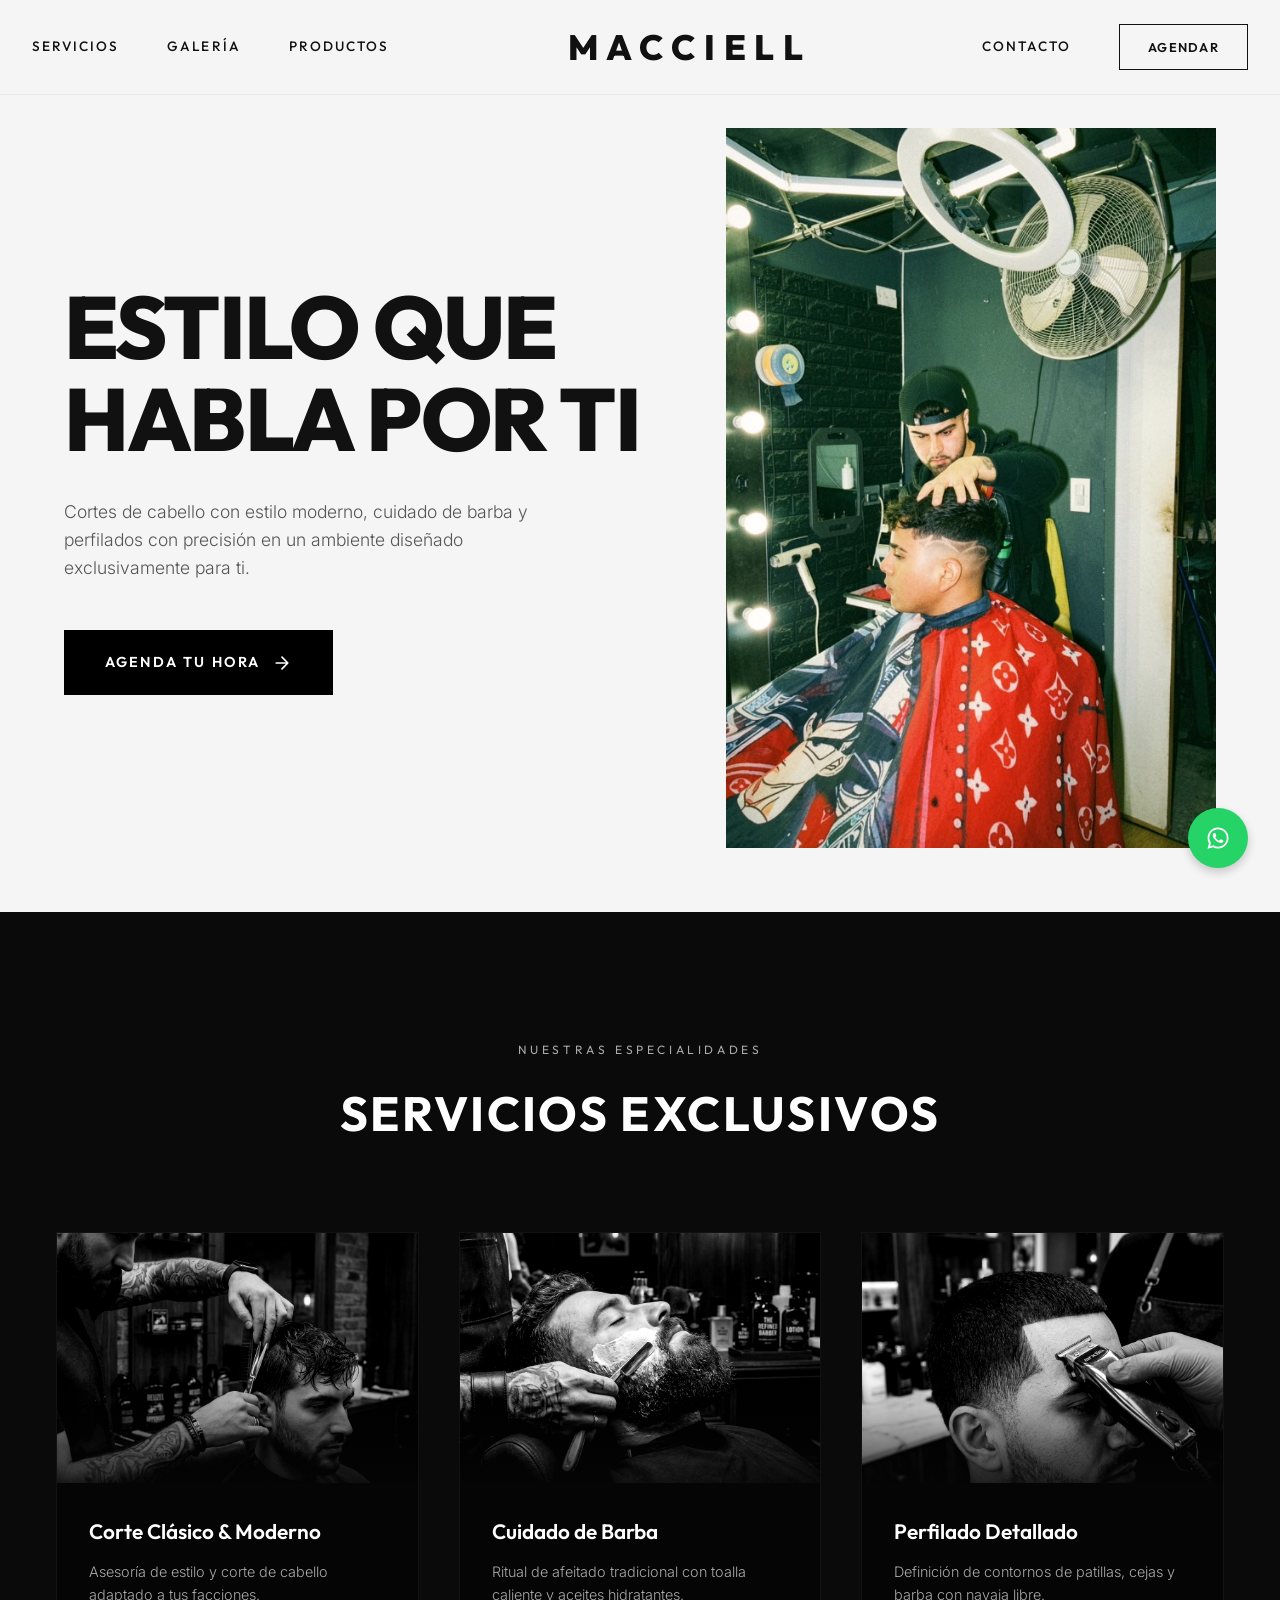
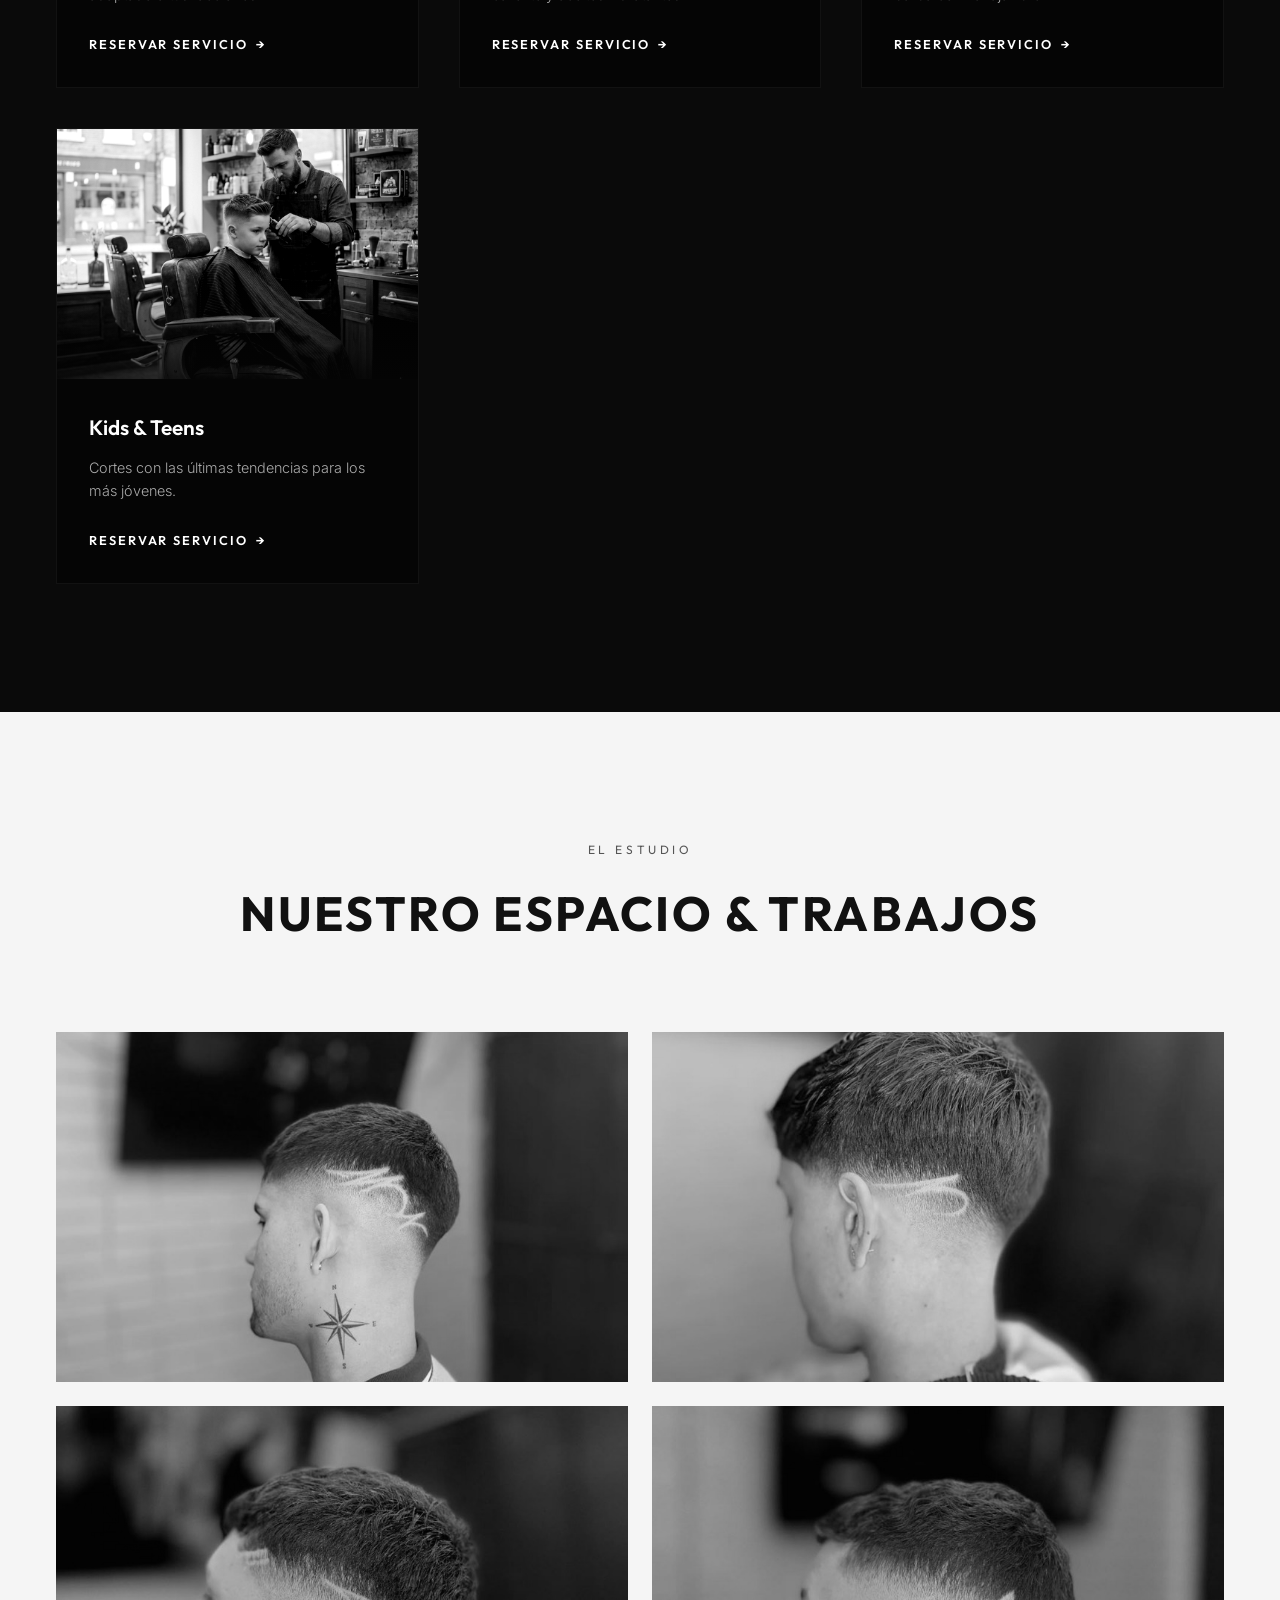
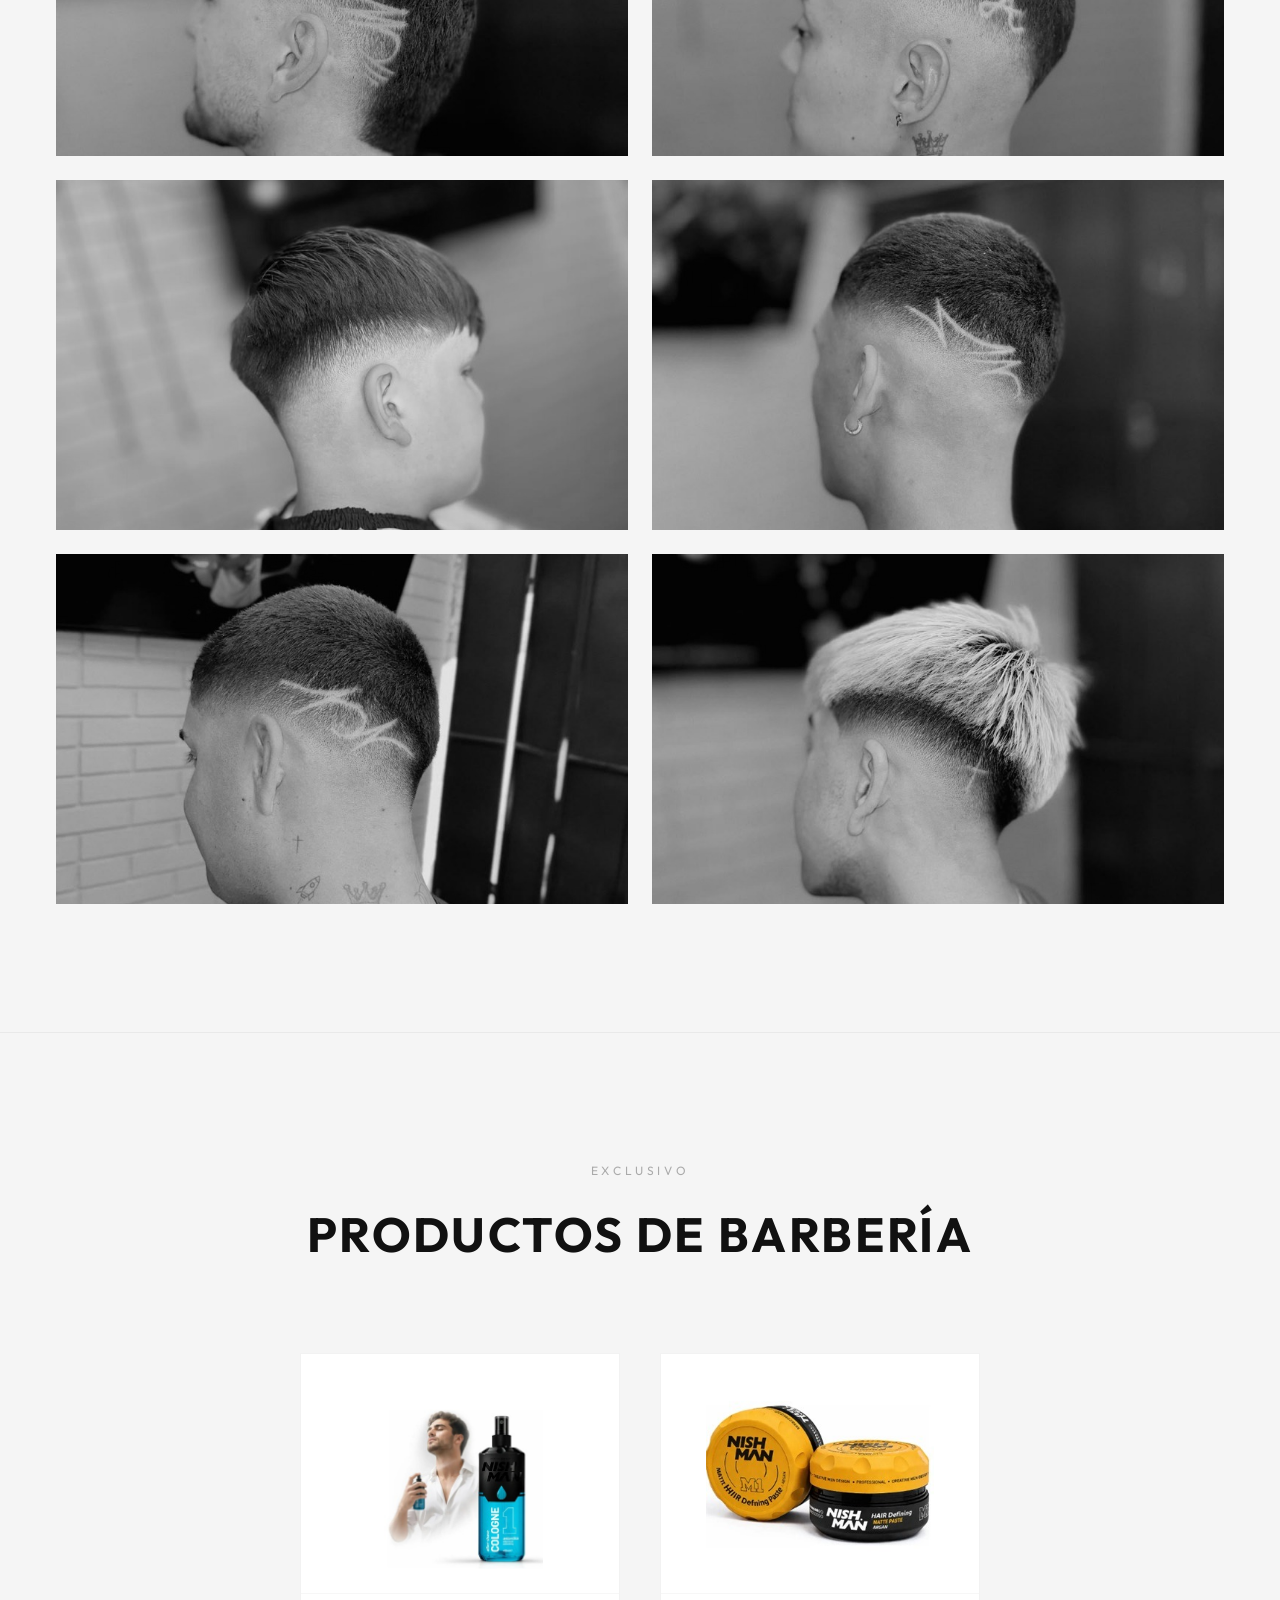
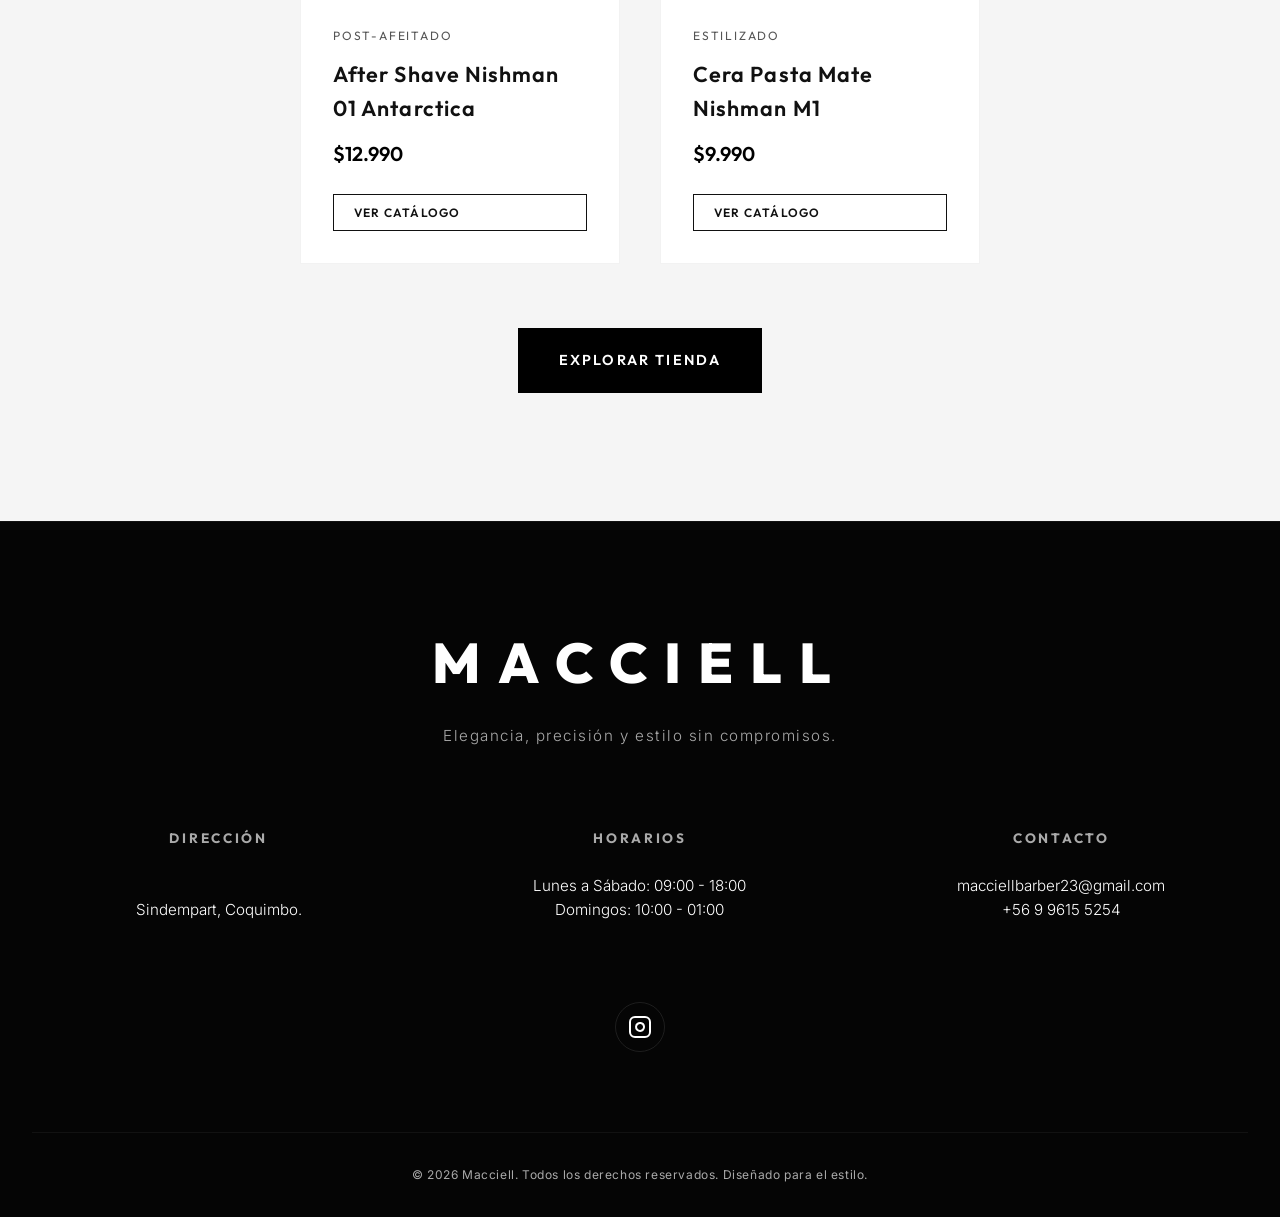
==== index.html @ 9f1ae2e4 "Show only 2 Nishman products in a centered, compact e-commerce grid with correct image frame fitting" ====
<!DOCTYPE html>
<html lang="es">

<head>
    <meta charset="UTF-8">
    <meta name="viewport" content="width=device-width, initial-scale=1.0">
    <title>Macciell | El lujo esta en los detalles</title>
    <meta name="description"
        content="Landing page de MacciellBarber. Servicios de barbería premium, cortes clásicos, cuidado de barba y perfilados con la mayor elegancia y precisión.">
    <!-- Google Fonts: Outfit (Titulares) e Inter (Texto de cuerpo) -->
    <link rel="preconnect" href="https://fonts.googleapis.com">
    <link rel="preconnect" href="https://fonts.gstatic.com" crossorigin>
    <link
        href="https://fonts.googleapis.com/css2?family=Inter:wght@300;400;500;600&family=Outfit:wght@400;600;700;800&display=swap"
        rel="stylesheet">
    <link rel="stylesheet" href="style.css">
</head>

<body>

    <!-- Header / Navegación -->
    <header class="main-header">
        <div class="header-container">
            <!-- Menú hamburguesa (móvil) -->
            <button class="mobile-nav-toggle" aria-label="Abrir menú" aria-expanded="false" id="menuToggleBtn">
                <span class="hamburger-line"></span>
                <span class="hamburger-line"></span>
                <span class="hamburger-line"></span>
            </button>

            <!-- Enlaces de navegación izquierdos (desktop) -->
            <nav class="desktop-nav nav-left">
                <a href="#servicios" class="nav-link">Servicios</a>
                <a href="#galeria" class="nav-link">Galería</a>
                <a href="productos.html" class="nav-link">Productos</a>
            </nav>

            <!-- Logo Central -->
            <div class="logo-container">
                <a href="#" class="logo-text">MACCIELL</a>
            </div>

            <!-- Enlaces de navegación derechos / Botón de Acción -->
            <nav class="desktop-nav nav-right">
                <a href="#contacto" class="nav-link">Contacto</a>
                <a href="https://api.whatsapp.com/send?phone=56996155254&text=Hola%20Macciell%20Barber%20%F0%9F%92%88%2C%20quiero%20agendar%20una%20hora.%0A%0A%F0%9F%91%A4%20Nombre%3A%0A%F0%9F%93%85%20D%C3%ADa%20de%20preferencia%3A%0A%F0%9F%95%90%20Hora%20de%20preferencia%3A%0A%F0%9F%92%87%E2%80%8D%E2%99%82%EF%B8%8F%20Servicio%20(corte%2Fbarba%2Fcorte%20%2B%20barba)%3A"
                    target="_blank" class="btn-outline">Agendar</a>
            </nav>

            <!-- Botón de agendar directo para móvil -->
            <div class="mobile-cta-header">
                <a href="https://api.whatsapp.com/send?phone=56996155254&text=Hola%20Macciell%20Barber%20%F0%9F%92%88%2C%20quiero%20agendar%20una%20hora.%0A%0A%F0%9F%91%A4%20Nombre%3A%0A%F0%9F%93%85%20D%C3%ADa%20de%20preferencia%3A%0A%F0%9F%95%90%20Hora%20de%20preferencia%3A%0A%F0%9F%92%87%E2%80%8D%E2%99%82%EF%B8%8F%20Servicio%20(corte%2Fbarba%2Fcorte%20%2B%20barba)%3A"
                    target="_blank" class="btn-outline btn-sm">Agendar</a>
            </div>
        </div>
    </header>

    <!-- Menú Móvil (Overlay Drawer) -->
    <div class="mobile-menu-overlay" id="mobileMenu">
        <nav class="mobile-menu-nav">
            <a href="#servicios" class="mobile-nav-link">Servicios</a>
            <a href="#galeria" class="mobile-nav-link">Galería</a>
            <a href="productos.html" class="mobile-nav-link">Productos</a>
            <a href="#contacto" class="mobile-nav-link">Contacto</a>
            <a href="https://api.whatsapp.com/send?phone=56996155254&text=Hola%20Macciell%20Barber%20%F0%9F%92%88%2C%20quiero%20agendar%20una%20hora.%0A%0A%F0%9F%91%A4%20Nombre%3A%0A%F0%9F%93%85%20D%C3%ADa%20de%20preferencia%3A%0A%F0%9F%95%92%20Hora%20de%20preferencia%3A%0A%F0%9F%92%87%E2%80%8D%E2%99%82%EF%B8%8F%20Servicio%20(corte%2Fbarba%2Fcorte%20%2B%20barba)%3A"
                target="_blank" class="btn-solid btn-block">AGENDA TU HORA</a>
        </nav>
    </div>

    <main>
        <!-- Hero Section -->
        <section class="hero-section">
            <div class="hero-content">
                <h1 class="hero-title animate-on-load">ESTILO QUE<br>HABLA POR TI</h1>
                <p class="hero-subtitle animate-on-load">Cortes de cabello con estilo moderno, cuidado de barba y
                    perfilados con precisión en un ambiente diseñado exclusivamente para ti.</p>
                <div class="hero-cta animate-on-load">
                    <a href="https://api.whatsapp.com/send?phone=56996155254&text=Hola%20Macciell%20Barber%20%F0%9F%92%88%2C%20quiero%20agendar%20una%20hora.%0A%0A%F0%9F%91%A4%20Nombre%3A%0A%F0%9F%93%85%20D%C3%ADa%20de%20preferencia%3A%0A%F0%9F%95%90%20Hora%20de%20preferencia%3A%0A%F0%9F%92%87%E2%80%8D%E2%99%82%EF%B8%8F%20Servicio%20(corte%2Fbarba%2Fcorte%20%2B%20barba)%3A"
                        target="_blank" class="btn-solid">
                        AGENDA TU HORA
                        <svg class="arrow-icon" width="20" height="20" viewBox="0 0 24 24" fill="none"
                            xmlns="http://www.w3.org/2000/svg">
                            <path d="M5 12H19M19 12L12 5M19 12L12 19" stroke="currentColor" stroke-width="2"
                                stroke-linecap="round" stroke-linejoin="round" />
                        </svg>
                    </a>
                </div>
            </div>
            <div class="hero-image-wrapper animate-on-load">
                <img src="assets/barber_profile.jpg" alt="Perfil del Barbero Macciell estilizando a un cliente"
                    class="hero-image">
            </div>
        </section>

        <!-- Servicios Section (Grid Contrast) -->
        <section id="servicios" class="services-section">
            <div class="section-container">
                <div class="section-header scroll-reveal">
                    <span class="section-subtitle">NUESTRAS ESPECIALIDADES</span>
                    <h2 class="section-title">SERVICIOS EXCLUSIVOS</h2>
                </div>

                <div class="services-grid">
                    <!-- Servicio 1 -->
                    <div class="service-card scroll-reveal">
                        <div class="service-image-box">
                            <img src="assets/service_corte.png" alt="Corte Clásico en MacciellBarber"
                                class="service-img">
                            <div class="service-overlay"></div>
                        </div>
                        <div class="service-info">
                            <h3 class="service-name">Corte Clásico & Moderno</h3>
                            <p class="service-desc">Asesoría de estilo y corte de cabello adaptado a tus facciones.</p>
                            <a href="https://api.whatsapp.com/send?phone=56996155254&text=Hola%20Macciell%20Barber%20%F0%9F%92%88%2C%20quiero%20agendar%20una%20hora.%0A%0A%F0%9F%91%A4%20Nombre%3A%0A%F0%9F%93%85%20D%C3%ADa%20de%20preferencia%3A%0A%F0%9F%95%90%20Hora%20de%20preferencia%3A%0A%F0%9F%92%87%E2%80%8D%E2%99%82%EF%B8%8F%20Servicio%20(corte%2Fbarba%2Fcorte%20%2B%20barba)%3A%20Corte%20Cl%C3%A1sico%20%26%20Moderno"
                                target="_blank" class="service-link">
                                Reservar servicio
                                <span class="arrow">→</span>
                            </a>
                        </div>
                    </div>

                    <!-- Servicio 2 -->
                    <div class="service-card scroll-reveal">
                        <div class="service-image-box">
                            <img src="assets/service_barba.png" alt="Cuidado de Barba en MacciellBarber"
                                class="service-img">
                            <div class="service-overlay"></div>
                        </div>
                        <div class="service-info">
                            <h3 class="service-name">Cuidado de Barba</h3>
                            <p class="service-desc">Ritual de afeitado tradicional con toalla caliente y aceites
                                hidratantes.</p>
                            <a href="https://api.whatsapp.com/send?phone=56996155254&text=Hola%20Macciell%20Barber%20%F0%9F%92%88%2C%20quiero%20agendar%20una%20hora.%0A%0A%F0%9F%91%A4%20Nombre%3A%0A%F0%9F%93%85%20D%C3%ADa%20de%20preferencia%3A%0A%F0%9F%95%90%20Hora%20de%20preferencia%3A%0A%F0%9F%92%87%E2%80%8D%E2%99%82%EF%B8%8F%20Servicio%20(corte%2Fbarba%2Fcorte%20%2B%20barba)%3A%20Cuidado%20de%20Barba"
                                target="_blank" class="service-link">
                                Reservar servicio
                                <span class="arrow">→</span>
                            </a>
                        </div>
                    </div>

                    <!-- Servicio 3 -->
                    <div class="service-card scroll-reveal">
                        <div class="service-image-box">
                            <img src="assets/service_perfilado.png" alt="Perfilado de precisión en MacciellBarber"
                                class="service-img">
                            <div class="service-overlay"></div>
                        </div>
                        <div class="service-info">
                            <h3 class="service-name">Perfilado Detallado</h3>
                            <p class="service-desc">Definición de contornos de patillas, cejas y barba con navaja libre.
                            </p>
                            <a href="https://api.whatsapp.com/send?phone=56996155254&text=Hola%20Macciell%20Barber%20%F0%9F%92%88%2C%20quiero%20agendar%20una%20hora.%0A%0A%F0%9F%91%A4%20Nombre%3A%0A%F0%9F%93%85%20D%C3%ADa%20de%20preferencia%3A%0A%F0%9F%95%90%20Hora%20de%20preferencia%3A%0A%F0%9F%92%87%E2%80%8D%E2%99%82%EF%B8%8F%20Servicio%20(corte%2Fbarba%2Fcorte%20%2B%20barba)%3A%20Perfilado%20Detallado"
                                target="_blank" class="service-link">
                                Reservar servicio
                                <span class="arrow">→</span>
                            </a>
                        </div>
                    </div>

                    <!-- Servicio 4 -->
                    <div class="service-card scroll-reveal">
                        <div class="service-image-box">
                            <img src="assets/service_kids.png" alt="Corte Kids en MacciellBarber" class="service-img">
                            <div class="service-overlay"></div>
                        </div>
                        <div class="service-info">
                            <h3 class="service-name">Kids & Teens</h3>
                            <p class="service-desc">Cortes con las últimas tendencias para los más jóvenes.</p>
                            <a href="https://api.whatsapp.com/send?phone=56996155254&text=Hola%20Macciell%20Barber%20%F0%9F%92%88%2C%20quiero%20agendar%20una%20hora.%0A%0A%F0%9F%91%A4%20Nombre%3A%0A%F0%9F%93%85%20D%C3%ADa%20de%20preferencia%3A%0A%F0%9F%95%90%20Hora%20de%20preferencia%3A%0A%F0%9F%92%87%E2%80%8D%E2%99%82%EF%B8%8F%20Servicio%20(corte%2Fbarba%2Fcorte%20%2B%20barba)%3A%20Kids%20%26%20Teens"
                                target="_blank" class="service-link">
                                Reservar servicio
                                <span class="arrow">→</span>
                            </a>
                        </div>
                    </div>
                </div>
            </div>
        </section>

        <!-- Galería / El Espacio Section -->
        <section id="galeria" class="gallery-section">
            <div class="section-container">
                <div class="section-header scroll-reveal">
                    <span class="section-subtitle">EL ESTUDIO</span>
                    <h2 class="section-title">NUESTRO ESPACIO & TRABAJOS</h2>
                </div>

                <div class="gallery-grid">
                    <div class="gallery-item scroll-reveal">
                        <img src="assets/gallery_1.jpg" alt="Estilo y precisión - Macciell" class="gallery-img">
                        <div class="gallery-info">
                            <span>Estilo & Precisión</span>
                        </div>
                    </div>
                    <div class="gallery-item scroll-reveal">
                        <img src="assets/gallery_2.jpg" alt="Fade limpio - Macciell" class="gallery-img">
                        <div class="gallery-info">
                            <span>Líneas Definitivas</span>
                        </div>
                    </div>
                    <div class="gallery-item scroll-reveal">
                        <img src="assets/gallery_3.jpg" alt="Diseño y textura - Macciell" class="gallery-img">
                        <div class="gallery-info">
                            <span>Textura & Diseño</span>
                        </div>
                    </div>
                    <div class="gallery-item scroll-reveal">
                        <img src="assets/gallery_4.jpg" alt="Corte personalizado - Macciell" class="gallery-img">
                        <div class="gallery-info">
                            <span>Detalle & Identidad</span>
                        </div>
                    </div>
                    <div class="gallery-item scroll-reveal">
                        <img src="assets/gallery_5.jpg" alt="Perfil impecable - Macciell" class="gallery-img">
                        <div class="gallery-info">
                            <span>Perfil & Perfección</span>
                        </div>
                    </div>
                    <div class="gallery-item scroll-reveal">
                        <img src="assets/gallery_6.jpg" alt="Diseño geométrico - Macciell" class="gallery-img">
                        <div class="gallery-info">
                            <span>Geometría & Estilo</span>
                        </div>
                    </div>
                    <div class="gallery-item scroll-reveal">
                        <img src="assets/gallery_7.jpg" alt="Fade y corona - Macciell" class="gallery-img">
                        <div class="gallery-info">
                            <span>Detalles Premium</span>
                        </div>
                    </div>
                    <div class="gallery-item scroll-reveal">
                        <img src="assets/gallery_8.jpg" alt="Platinado y corte - Macciell" class="gallery-img">
                        <div class="gallery-info">
                            <span>Vanguardia</span>
                        </div>
                    </div>
                </div>
            </div>
        </section>

        <!-- Productos Destacados Section (Teaser) -->
        <section id="productos-destacados" class="products-teaser-section">
            <div class="section-container">
                <div class="section-header scroll-reveal">
                    <span class="section-subtitle">EXCLUSIVO</span>
                    <h2 class="section-title">PRODUCTOS DE BARBERÍA</h2>
                </div>
                
                <div class="products-grid">
                    <!-- Producto 1 -->
                    <div class="product-card scroll-reveal">
                        <div class="product-image-box">
                            <img src="assets/product_nishman_aftershave.jpg" alt="After Shave Nishman 01 Antarctica" class="product-img">
                        </div>
                        <div class="product-info">
                            <span class="product-category">POST-AFEITADO</span>
                            <h3 class="product-name">After Shave Nishman 01 Antarctica</h3>
                            <p class="product-price">$12.990</p>
                            <a href="productos.html" class="btn-outline btn-sm">Ver Catálogo</a>
                        </div>
                    </div>

                    <!-- Producto 2 -->
                    <div class="product-card scroll-reveal">
                        <div class="product-image-box">
                            <img src="assets/product_nishman_wax.jpg" alt="Cera Pasta Mate Nishman M1" class="product-img">
                        </div>
                        <div class="product-info">
                            <span class="product-category">ESTILIZADO</span>
                            <h3 class="product-name">Cera Pasta Mate Nishman M1</h3>
                            <p class="product-price">$9.990</p>
                            <a href="productos.html" class="btn-outline btn-sm">Ver Catálogo</a>
                        </div>
                    </div>
                </div>

                <div class="products-teaser-cta scroll-reveal">
                    <a href="productos.html" class="btn-solid">EXPLORAR TIENDA</a>
                </div>
            </div>
        </section>
    </main>

    <!-- Footer / Contacto -->
    <footer id="contacto" class="main-footer">
        <div class="footer-container">
            <div class="footer-brand scroll-reveal">
                <h2 class="footer-logo">MACCIELL</h2>
                <p class="footer-tagline">Elegancia, precisión y estilo sin compromisos.</p>
            </div>

            <div class="footer-info scroll-reveal">
                <div class="info-block">
                    <h3>DIRECCIÓN</h3>
                    <p><br>Sindempart, Coquimbo.</p>
                </div>
                <div class="info-block">
                    <h3>HORARIOS</h3>
                    <p>Lunes a Sábado: 09:00 - 18:00<br>Domingos: 10:00 - 01:00</p>
                </div>
                <div class="info-block">
                    <h3>CONTACTO</h3>
                    <p><a href="mailto:macciellbarber23@gmail.com" class="footer-link">macciellbarber23@gmail.com</a>
                    </p>
                    <p><a href="https://api.whatsapp.com/send?phone=56996155254&text=Hola%20Macciell%20Barber%20%F0%9F%92%88%2C%20quiero%20agendar%20una%20hora.%0A%0A%F0%9F%91%A4%20Nombre%3A%0A%F0%9F%93%85%20D%C3%ADa%20de%20preferencia%3A%0A%F0%9F%95%90%20Hora%20de%20preferencia%3A%0A%F0%9F%92%87%E2%80%8D%E2%99%82%EF%B8%8F%20Servicio%20(corte%2Fbarba%2Fcorte%20%2B%20barba)%3A"
                            target="_blank" class="footer-link">+56 9 9615 5254</a></p>
                </div>
            </div>

            <div class="footer-social scroll-reveal">
                <a href="https://www.instagram.com/macciellbarber/" target="_blank" aria-label="Instagram"
                    class="social-icon-link">
                    <svg width="24" height="24" viewBox="0 0 24 24" fill="none" stroke="currentColor" stroke-width="2"
                        stroke-linecap="round" stroke-linejoin="round">
                        <rect x="2" y="2" width="20" height="20" rx="5" ry="5"></rect>
                        <path d="M16 11.37A4 4 0 1 1 12.63 8 4 4 0 0 1 16 11.37z">
                            </rect>
                            <line x1="17.5" y1="6.5" x2="17.51" y2="6.5"></line>
                    </svg>
                </a>
            </div>

            <div class="footer-bottom">
                <p>&copy; 2026 Macciell. Todos los derechos reservados. Diseñado para el estilo.</p>
            </div>
        </div>
    </footer>

    <!-- Botón Flotante de WhatsApp -->
    <a href="https://api.whatsapp.com/send?phone=56996155254&text=Hola%20Macciell%20Barber%20%F0%9F%92%88%2C%20quiero%20agendar%20una%20hora.%0A%0A%F0%9F%91%A4%20Nombre%3A%0A%F0%9F%93%85%20D%C3%ADa%20de%20preferencia%3A%0A%F0%9F%95%90%20Hora%20de%20preferencia%3A%0A%F0%9F%92%87%E2%80%8D%E2%99%82%EF%B8%8F%20Servicio%20(corte%2Fbarba%2Fcorte%20%2B%20barba)%3A"
        class="whatsapp-floating" target="_blank" aria-label="Chatea con nosotros por WhatsApp">
        <svg width="28" height="28" viewBox="0 0 24 24" fill="currentColor" xmlns="http://www.w3.org/2000/svg">
            <path fill-rule="evenodd" clip-rule="evenodd"
                d="M18.403 5.633A8.919 8.919 0 0 0 12.053 3c-4.948 0-8.976 4.027-8.978 8.977 0 1.58.413 3.126 1.198 4.488L3 21.116l4.759-1.248a8.93 8.93 0 0 0 4.29 1.093h.004c4.947 0 8.975-4.027 8.977-8.977a8.922 8.922 0 0 0-2.627-6.35zM12.053 19.432h-.003a7.447 7.447 0 0 1-3.798-1.041l-.272-.162-2.824.741.753-2.753-.177-.282a7.448 7.448 0 0 1-1.141-3.971c.002-4.114 3.349-7.461 7.465-7.461a7.413 7.413 0 0 1 5.281 2.19 7.421 7.421 0 0 1 2.186 5.276c-.002 4.115-3.348 7.462-7.47 7.462zm4.093-5.592c-.224-.113-1.327-.655-1.533-.73-.205-.075-.355-.112-.505.113-.15.225-.58.73-.711.88-.13.151-.26.169-.485.056-.225-.113-.949-.35-1.808-1.117-.668-.596-1.12-1.332-1.251-1.557-.13-.225-.014-.347.099-.46.101-.102.224-.263.336-.394.112-.132.149-.225.224-.375.075-.15.037-.282-.019-.394-.056-.113-.505-1.217-.692-1.666-.181-.437-.363-.377-.505-.385-.13-.006-.28-.006-.43-.006s-.393.056-.599.282c-.206.225-.786.768-.786 1.873s.804 2.173.916 2.323c.112.15 1.58 2.413 3.829 3.383.535.23 1.011.383 1.357.493.538.171 1.027.147 1.413.09.431-.064 1.327-.543 1.514-1.068.187-.525.187-.975.131-1.069-.056-.094-.206-.15-.43-.263z" />
        </svg>
    </a>

    <!-- Scripts -->
    <script src="app.js"></script>
</body>

</html>
---- style.css ----
/* ==========================================================================
   MACCIELLBARBER - Premium CSS Stylesheet
   ========================================================================== */

/* Variables y Variables de Diseño */
:root {
    /* Paleta de Colores */
    --color-bg-light: #f5f5f5;      /* Gris muy claro (fondo principal) */
    --color-bg-white: #ffffff;      /* Blanco puro */
    --color-bg-dark: #0a0a0a;       /* Negro profundo */
    --color-bg-darker: #050505;     /* Negro absoluto para contrastes */
    
    --color-text-dark: #111111;     /* Negro profundo para texto */
    --color-text-muted: #555555;    /* Gris medio para descripciones */
    --color-text-light: #ffffff;    /* Blanco para textos sobre oscuro */
    --color-text-light-muted: #aaaaaa; /* Gris claro sobre oscuro */

    --color-accent: #000000;
    --color-whatsapp: #25D366;
    --color-whatsapp-hover: #20ba59;

    /* Fuentes */
    --font-heading: 'Outfit', sans-serif;
    --font-body: 'Inter', sans-serif;

    /* Transiciones */
    --transition-smooth: all 0.4s cubic-bezier(0.16, 1, 0.3, 1);
    --transition-fast: all 0.2s ease;

    /* Espaciado */
    --section-padding: 8rem 2rem;
    --section-padding-mobile: 5rem 1.5rem;
}

/* Reset y Estilos Globales */
*, *::before, *::after {
    box-sizing: border-box;
    margin: 0;
    padding: 0;
}

html {
    scroll-behavior: smooth;
    font-size: 16px; /* Base */
}

body {
    font-family: var(--font-body);
    background-color: var(--color-bg-light);
    color: var(--color-text-dark);
    line-height: 1.6;
    overflow-x: hidden;
    -webkit-font-smoothing: antialiased;
}

a {
    text-decoration: none;
    color: inherit;
    transition: var(--transition-fast);
}

img {
    max-width: 100%;
    height: auto;
    display: block;
}

ul {
    list-style: none;
}

/* ==========================================================================
   Componentes / Botones (Premium)
   ========================================================================== */

/* Botón Sólido Negro */
.btn-solid {
    display: inline-flex;
    align-items: center;
    justify-content: center;
    gap: 0.75rem;
    background-color: var(--color-accent);
    color: var(--color-text-light);
    padding: 1.25rem 2.5rem;
    font-family: var(--font-heading);
    font-weight: 600;
    font-size: 0.9rem;
    letter-spacing: 0.15em;
    border: 1px solid var(--color-accent);
    cursor: pointer;
    transition: var(--transition-smooth);
    position: relative;
    overflow: hidden;
    z-index: 1;
}

.btn-solid::before {
    content: '';
    position: absolute;
    top: 0;
    left: 0;
    width: 100%;
    height: 100%;
    background-color: var(--color-bg-white);
    transform: translateY(100%);
    transition: var(--transition-smooth);
    z-index: -1;
}

.btn-solid:hover {
    color: var(--color-text-dark);
    border-color: var(--color-accent);
}

.btn-solid:hover::before {
    transform: translateY(0);
}

.btn-solid .arrow-icon {
    transition: var(--transition-smooth);
}

.btn-solid:hover .arrow-icon {
    transform: translateX(5px);
}

/* Botón Delineado (Outline) */
.btn-outline {
    display: inline-block;
    background: transparent;
    color: var(--color-text-dark);
    border: 1px solid var(--color-text-dark);
    padding: 0.75rem 1.75rem;
    font-family: var(--font-heading);
    font-weight: 600;
    font-size: 0.8rem;
    letter-spacing: 0.1em;
    cursor: pointer;
    text-transform: uppercase;
    transition: var(--transition-smooth);
}

.btn-outline:hover {
    background-color: var(--color-accent);
    color: var(--color-text-light);
}

.btn-outline.btn-sm {
    padding: 0.5rem 1.25rem;
    font-size: 0.75rem;
}

.btn-block {
    display: flex;
    width: 100%;
}

/* ==========================================================================
   Header / Navegación
   ========================================================================== */
.main-header {
    position: fixed;
    top: 0;
    left: 0;
    width: 100%;
    z-index: 100;
    background-color: rgba(245, 245, 245, 0.8);
    backdrop-filter: blur(10px);
    -webkit-backdrop-filter: blur(10px);
    border-bottom: 1px solid rgba(0, 0, 0, 0.05);
    transition: var(--transition-smooth);
}

/* Modificación de Header al hacer scroll */
.main-header.scrolled {
    background-color: rgba(255, 255, 255, 0.95);
    padding: 0.5rem 0;
    box-shadow: 0 10px 30px rgba(0, 0, 0, 0.02);
}

.header-container {
    max-width: 1400px;
    margin: 0 auto;
    display: flex;
    align-items: center;
    justify-content: space-between;
    padding: 1.5rem 2rem;
    position: relative;
    transition: var(--transition-smooth);
}

.desktop-nav {
    display: flex;
    align-items: center;
    gap: 3rem;
}

.nav-link {
    font-family: var(--font-heading);
    font-size: 0.85rem;
    font-weight: 500;
    letter-spacing: 0.15em;
    text-transform: uppercase;
    position: relative;
    padding: 0.5rem 0;
}

.nav-link::after {
    content: '';
    position: absolute;
    bottom: 0;
    left: 0;
    width: 0;
    height: 1px;
    background-color: var(--color-text-dark);
    transition: var(--transition-smooth);
}

.nav-link:hover::after {
    width: 100%;
}

/* Logo */
.logo-container {
    display: flex;
    align-items: center;
    justify-content: center;
}

.logo-text {
    font-family: var(--font-heading);
    font-weight: 800;
    font-size: 2.2rem;
    letter-spacing: 0.25em;
    line-height: 1;
    margin-right: -0.25em; /* Compensar espaciado final */
    text-transform: uppercase;
    color: var(--color-text-dark);
    transition: var(--transition-smooth);
}

.logo-text:hover {
    letter-spacing: 0.35em;
    margin-right: -0.35em;
}

/* Elementos Móviles en Header */
.mobile-nav-toggle {
    display: none;
    background: none;
    border: none;
    cursor: pointer;
    flex-direction: column;
    gap: 6px;
    z-index: 101;
    padding: 0.5rem;
}

.hamburger-line {
    display: block;
    width: 24px;
    height: 1px;
    background-color: var(--color-text-dark);
    transition: var(--transition-smooth);
}

.mobile-cta-header {
    display: none;
}

/* ==========================================================================
   Menú Móvil Overlay Drawer
   ========================================================================== */
.mobile-menu-overlay {
    position: fixed;
    top: 0;
    left: 0;
    width: 100%;
    height: 100vh;
    background-color: var(--color-bg-white);
    z-index: 99;
    display: flex;
    align-items: center;
    justify-content: center;
    transform: translateY(-100%);
    transition: var(--transition-smooth);
}

.mobile-menu-overlay.active {
    transform: translateY(0);
}

.mobile-menu-nav {
    display: flex;
    flex-direction: column;
    align-items: center;
    gap: 2.5rem;
    width: 80%;
    max-width: 400px;
    text-align: center;
}

.mobile-nav-link {
    font-family: var(--font-heading);
    font-size: 1.5rem;
    font-weight: 600;
    letter-spacing: 0.1em;
    text-transform: uppercase;
}

/* Animación del botón hamburguesa */
.mobile-nav-toggle.active .hamburger-line:nth-child(1) {
    transform: translateY(7px) rotate(45deg);
}

.mobile-nav-toggle.active .hamburger-line:nth-child(2) {
    opacity: 0;
}

.mobile-nav-toggle.active .hamburger-line:nth-child(3) {
    transform: translateY(-7px) rotate(-45deg);
}


/* ==========================================================================
   Hero Section
   ========================================================================== */
.hero-section {
    min-height: 100vh;
    display: grid;
    grid-template-columns: 1.1fr 0.9fr;
    align-items: center;
    padding: 8rem 4rem 4rem 4rem;
    max-width: 1600px;
    margin: 0 auto;
    gap: 4rem;
}

.hero-content {
    display: flex;
    flex-direction: column;
    justify-content: center;
    z-index: 2;
}

.hero-title {
    font-family: var(--font-heading);
    font-size: 5.5rem;
    font-weight: 800;
    line-height: 1.05;
    letter-spacing: -0.02em;
    color: var(--color-text-dark);
    margin-bottom: 2rem;
}

.hero-subtitle {
    font-size: 1.1rem;
    color: var(--color-text-muted);
    max-width: 480px;
    margin-bottom: 3rem;
    font-weight: 300;
}

.hero-image-wrapper {
    position: relative;
    height: 80vh;
    width: 100%;
    overflow: hidden;
}

.hero-image {
    width: 100%;
    height: 100%;
    object-fit: cover;
    filter: grayscale(10%) contrast(105%);
    transition: var(--transition-smooth);
}

.hero-image-wrapper:hover .hero-image {
    transform: scale(1.03);
}


/* ==========================================================================
   Servicios Section (Contraste Negro)
   ========================================================================== */
.services-section {
    background-color: var(--color-bg-dark);
    color: var(--color-text-light);
    padding: var(--section-padding);
}

.section-container {
    max-width: 1400px;
    margin: 0 auto;
    padding: 0 1.5rem;
}

.section-header {
    margin-bottom: 5rem;
    text-align: center;
}

.section-subtitle {
    font-family: var(--font-heading);
    font-size: 0.75rem;
    letter-spacing: 0.3em;
    color: var(--color-text-light-muted);
    text-transform: uppercase;
    display: block;
    margin-bottom: 1rem;
}

.section-title {
    font-family: var(--font-heading);
    font-size: 3rem;
    font-weight: 700;
    letter-spacing: 0.05em;
}

.services-grid {
    display: grid;
    grid-template-columns: repeat(auto-fit, minmax(280px, 1fr));
    gap: 2.5rem;
}

.service-card {
    background-color: var(--color-bg-darker);
    border: 1px solid rgba(255, 255, 255, 0.05);
    display: flex;
    flex-direction: column;
    transition: var(--transition-smooth);
}

.service-card:hover {
    transform: translateY(-8px);
    border-color: rgba(255, 255, 255, 0.15);
}

.service-image-box {
    position: relative;
    height: 250px;
    overflow: hidden;
}

.service-img {
    width: 100%;
    height: 100%;
    object-fit: cover;
    filter: grayscale(100%) contrast(110%);
    transition: var(--transition-smooth);
}

.service-overlay {
    position: absolute;
    top: 0;
    left: 0;
    width: 100%;
    height: 100%;
    background: linear-gradient(to bottom, transparent 60%, rgba(5, 5, 5, 0.8));
}

.service-card:hover .service-img {
    transform: scale(1.05);
    filter: grayscale(20%) contrast(105%);
}

.service-info {
    padding: 2rem;
    display: flex;
    flex-direction: column;
    flex-grow: 1;
}

.service-name {
    font-family: var(--font-heading);
    font-size: 1.3rem;
    font-weight: 600;
    margin-bottom: 0.75rem;
}

.service-desc {
    font-size: 0.9rem;
    color: var(--color-text-light-muted);
    margin-bottom: 1.75rem;
    font-weight: 300;
    flex-grow: 1;
}

.service-link {
    font-family: var(--font-heading);
    font-size: 0.8rem;
    font-weight: 600;
    letter-spacing: 0.15em;
    text-transform: uppercase;
    display: flex;
    align-items: center;
    gap: 0.5rem;
}

.service-link .arrow {
    transition: var(--transition-fast);
}

.service-link:hover .arrow {
    transform: translateX(6px);
}


/* ==========================================================================
   Galería Section
   ========================================================================== */
.gallery-section {
    padding: var(--section-padding);
}

.gallery-section .section-title {
    color: var(--color-text-dark);
}

.gallery-section .section-subtitle {
    color: var(--color-text-muted);
}

.gallery-grid {
    display: grid;
    grid-template-columns: repeat(2, 1fr);
    gap: 1.5rem;
}

.gallery-item {
    position: relative;
    overflow: hidden;
    height: 350px;
}

.gallery-item.item-large {
    grid-column: span 2;
    height: 500px;
}

.gallery-img {
    width: 100%;
    height: 100%;
    object-fit: cover;
    filter: grayscale(100%);
    transition: var(--transition-smooth);
}

.gallery-info {
    position: absolute;
    bottom: 0;
    left: 0;
    width: 100%;
    padding: 2rem;
    background: linear-gradient(transparent, rgba(0, 0, 0, 0.7));
    color: var(--color-text-light);
    opacity: 0;
    transform: translateY(20px);
    transition: var(--transition-smooth);
    font-family: var(--font-heading);
    font-size: 1.1rem;
    letter-spacing: 0.1em;
    text-transform: uppercase;
}

.gallery-item:hover .gallery-img {
    filter: grayscale(20%) scale(1.02);
}

.gallery-item:hover .gallery-info {
    opacity: 1;
    transform: translateY(0);
}


/* ==========================================================================
   Footer & Contacto Section
   ========================================================================== */
.main-footer {
    background-color: var(--color-bg-darker);
    color: var(--color-text-light);
    padding: 6rem 2rem 2rem 2rem;
    border-top: 1px solid rgba(255, 255, 255, 0.05);
}

.footer-container {
    max-width: 1400px;
    margin: 0 auto;
}

.footer-brand {
    text-align: center;
    margin-bottom: 5rem;
}

.footer-logo {
    font-family: var(--font-heading);
    font-size: 3.5rem;
    font-weight: 800;
    letter-spacing: 0.3em;
    margin-bottom: 1rem;
}

.footer-tagline {
    font-size: 0.95rem;
    color: var(--color-text-light-muted);
    letter-spacing: 0.1em;
    font-weight: 300;
}

.footer-info {
    display: grid;
    grid-template-columns: repeat(auto-fit, minmax(250px, 1fr));
    gap: 3rem;
    margin-bottom: 5rem;
    text-align: center;
}

.info-block h3 {
    font-family: var(--font-heading);
    font-size: 0.85rem;
    letter-spacing: 0.2em;
    margin-bottom: 1.5rem;
    color: var(--color-text-light-muted);
}

.info-block p {
    font-size: 0.95rem;
    color: var(--color-text-light);
    font-weight: 300;
}

.footer-link {
    transition: var(--transition-fast);
}

.footer-link:hover {
    color: var(--color-text-light-muted);
    text-decoration: underline;
}

.footer-social {
    display: flex;
    justify-content: center;
    margin-bottom: 5rem;
}

.social-icon-link {
    display: flex;
    align-items: center;
    justify-content: center;
    width: 50px;
    height: 50px;
    border: 1px solid rgba(255, 255, 255, 0.1);
    border-radius: 50%;
    color: var(--color-text-light);
    transition: var(--transition-smooth);
}

.social-icon-link:hover {
    background-color: var(--color-text-light);
    color: var(--color-bg-dark);
    border-color: var(--color-text-light);
    transform: translateY(-3px);
}

.footer-bottom {
    border-top: 1px solid rgba(255, 255, 255, 0.05);
    padding-top: 2rem;
    text-align: center;
    font-size: 0.75rem;
    color: var(--color-text-light-muted);
    letter-spacing: 0.05em;
}


/* ==========================================================================
   Botón Flotante de WhatsApp
   ========================================================================== */
.whatsapp-floating {
    position: fixed;
    bottom: 2rem;
    right: 2rem;
    width: 60px;
    height: 60px;
    background-color: var(--color-whatsapp);
    color: white;
    border-radius: 50%;
    display: flex;
    align-items: center;
    justify-content: center;
    box-shadow: 0 4px 10px rgba(0, 0, 0, 0.2);
    z-index: 98;
    transition: var(--transition-smooth);
    animation: pulseWhatsApp 2s infinite;
}

.whatsapp-floating:hover {
    background-color: var(--color-whatsapp-hover);
    transform: scale(1.08) translateY(-3px);
    box-shadow: 0 6px 15px rgba(0, 0, 0, 0.3);
}

@keyframes pulseWhatsApp {
    0% {
        box-shadow: 0 0 0 0 rgba(37, 211, 102, 0.5);
    }
    70% {
        box-shadow: 0 0 0 15px rgba(37, 211, 102, 0);
    }
    100% {
        box-shadow: 0 0 0 0 rgba(37, 211, 102, 0);
    }
}


/* ==========================================================================
   Animaciones & Efectos al Cargar / Scroll
   ========================================================================== */

/* Animación inicial */
.animate-on-load {
    opacity: 0;
    transform: translateY(30px);
    animation: fadeInUp 1s cubic-bezier(0.16, 1, 0.3, 1) forwards;
}

.hero-title.animate-on-load {
    animation-delay: 0.2s;
}

.hero-subtitle.animate-on-load {
    animation-delay: 0.4s;
}

.hero-cta.animate-on-load {
    animation-delay: 0.6s;
}

.hero-image-wrapper.animate-on-load {
    animation-delay: 0.8s;
}

@keyframes fadeInUp {
    to {
        opacity: 1;
        transform: translateY(0);
    }
}

/* Elementos que aparecen al hacer Scroll */
.scroll-reveal {
    opacity: 0;
    transform: translateY(40px);
    transition: opacity 0.8s cubic-bezier(0.16, 1, 0.3, 1),
                transform 0.8s cubic-bezier(0.16, 1, 0.3, 1);
}

.scroll-reveal.revealed {
    opacity: 1;
    transform: translateY(0);
}


/* ==========================================================================
   Medias Queries (Diseño Responsivo)
   ========================================================================== */

/* Tablets y Desktops pequeños */
@media (max-width: 1024px) {
    html {
        font-size: 15px;
    }

    .hero-section {
        grid-template-columns: 1fr;
        padding-top: 7rem;
        gap: 3rem;
    }

    .hero-image-wrapper {
        height: 60vh;
    }

    .hero-title {
        font-size: 4.5rem;
    }

    .desktop-nav {
        display: none;
    }

    .mobile-nav-toggle {
        display: flex;
    }

    .mobile-cta-header {
        display: block;
    }
}

/* Celulares (Mobile First tweaks) */
@media (max-width: 768px) {
    html {
        font-size: 14px;
    }

    :root {
        --section-padding: var(--section-padding-mobile);
    }

    .hero-section {
        padding: 6rem 1.5rem 3rem 1.5rem;
        text-align: center;
        gap: 2rem;
    }

    .hero-title {
        font-size: 3.5rem;
        line-height: 1.1;
    }

    .hero-subtitle {
        margin: 0 auto 2.5rem auto;
    }

    .hero-cta {
        display: flex;
        justify-content: center;
    }

    .hero-image-wrapper {
        height: 45vh;
    }

    .logo-text {
        font-size: 1.7rem;
    }

    .section-title {
        font-size: 2.2rem;
    }

    .section-header {
        margin-bottom: 3.5rem;
    }

    .gallery-grid {
        grid-template-columns: 1fr;
    }

    .gallery-item {
        height: 280px;
    }

    .gallery-item.item-large {
        grid-column: span 1;
        height: 280px;
    }

    .footer-logo {
        font-size: 2.8rem;
    }

    .footer-info {
        gap: 2.5rem;
    }

    .whatsapp-floating {
        width: 50px;
        height: 50px;
        bottom: 1.5rem;
        right: 1.5rem;
    }
}

/* Dispositivos muy pequeños */
@media (max-width: 480px) {
    .hero-title {
        font-size: 3rem;
    }
}

/* ==========================================================================
   Sección de Adelanto de Productos & Catálogo (productos.html)
   ========================================================================== */
.nav-link.active::after {
    width: 100%;
}

.products-teaser-section {
    background-color: var(--color-bg-light);
    padding: 8rem 2rem;
    border-top: 1px solid rgba(0, 0, 0, 0.05);
}

.products-grid {
    display: grid;
    grid-template-columns: repeat(auto-fit, minmax(260px, 1fr));
    gap: 2.5rem;
    margin-bottom: 4rem;
    justify-content: center;
    max-width: 680px;
    margin-left: auto;
    margin-right: auto;
}

.product-card {
    background: var(--color-text-light);
    border: 1px solid rgba(0, 0, 0, 0.05);
    transition: var(--transition-smooth);
    display: flex;
    flex-direction: column;
    height: 100%;
}

.product-card:hover {
    transform: translateY(-8px);
    box-shadow: 0 20px 40px rgba(0, 0, 0, 0.04);
    border-color: rgba(0, 0, 0, 0.1);
}

.product-image-box {
    position: relative;
    overflow: hidden;
    height: 240px;
    background-color: #ffffff;
    display: flex;
    align-items: center;
    justify-content: center;
    border-bottom: 1px solid rgba(0, 0, 0, 0.03);
    padding: 1.5rem;
}

.product-img {
    max-width: 100%;
    max-height: 100%;
    object-fit: contain;
    transition: var(--transition-smooth);
}

.product-card:hover .product-img {
    transform: scale(1.05);
}

.product-info {
    padding: 2rem;
    display: flex;
    flex-direction: column;
    flex-grow: 1;
}

.product-category {
    font-family: var(--font-heading);
    font-size: 0.75rem;
    letter-spacing: 0.15em;
    color: var(--color-text-muted);
    margin-bottom: 0.75rem;
    text-transform: uppercase;
}

.product-name {
    font-family: var(--font-heading);
    font-size: 1.35rem;
    font-weight: 600;
    letter-spacing: 0.05em;
    margin-bottom: 0.75rem;
    color: var(--color-text-dark);
}

.product-desc {
    font-size: 0.9rem;
    color: var(--color-text-muted);
    line-height: 1.6;
    margin-bottom: 1.5rem;
    font-weight: 300;
}

.product-price {
    font-family: var(--font-heading);
    font-size: 1.25rem;
    font-weight: 600;
    color: var(--color-accent);
    margin-bottom: 1.5rem;
    margin-top: auto;
}

.products-teaser-cta {
    text-align: center;
}

/* Página de Catálogo Completo (productos.html) */
.products-page {
    background-color: var(--color-bg-light);
}

.products-catalog-main {
    padding-top: 120px;
}

.products-catalog-section {
    padding: 6rem 2rem 8rem 2rem;
}

.section-description {
    max-width: 700px;
    margin: 1.5rem auto 0 auto;
    font-size: 1rem;
    color: var(--color-text-muted);
    line-height: 1.7;
    font-weight: 300;
    text-align: center;
}

.catalog-grid {
    display: grid;
    grid-template-columns: repeat(auto-fit, minmax(260px, 1fr));
    gap: 2rem;
    margin-bottom: 5rem;
    margin-top: 4rem;
    justify-content: center;
    max-width: 680px;
    margin-left: auto;
    margin-right: auto;
}

.btn-buy {
    display: flex;
    align-items: center;
    justify-content: center;
    gap: 0.75rem;
    padding: 1rem;
    font-size: 0.8rem;
    letter-spacing: 0.1em;
    border-radius: 0;
}

.btn-buy svg {
    transition: transform 0.3s ease;
}

.btn-buy:hover svg {
    transform: scale(1.15) rotate(10deg);
}

.products-back-link {
    text-align: center;
    margin-top: 3rem;
}
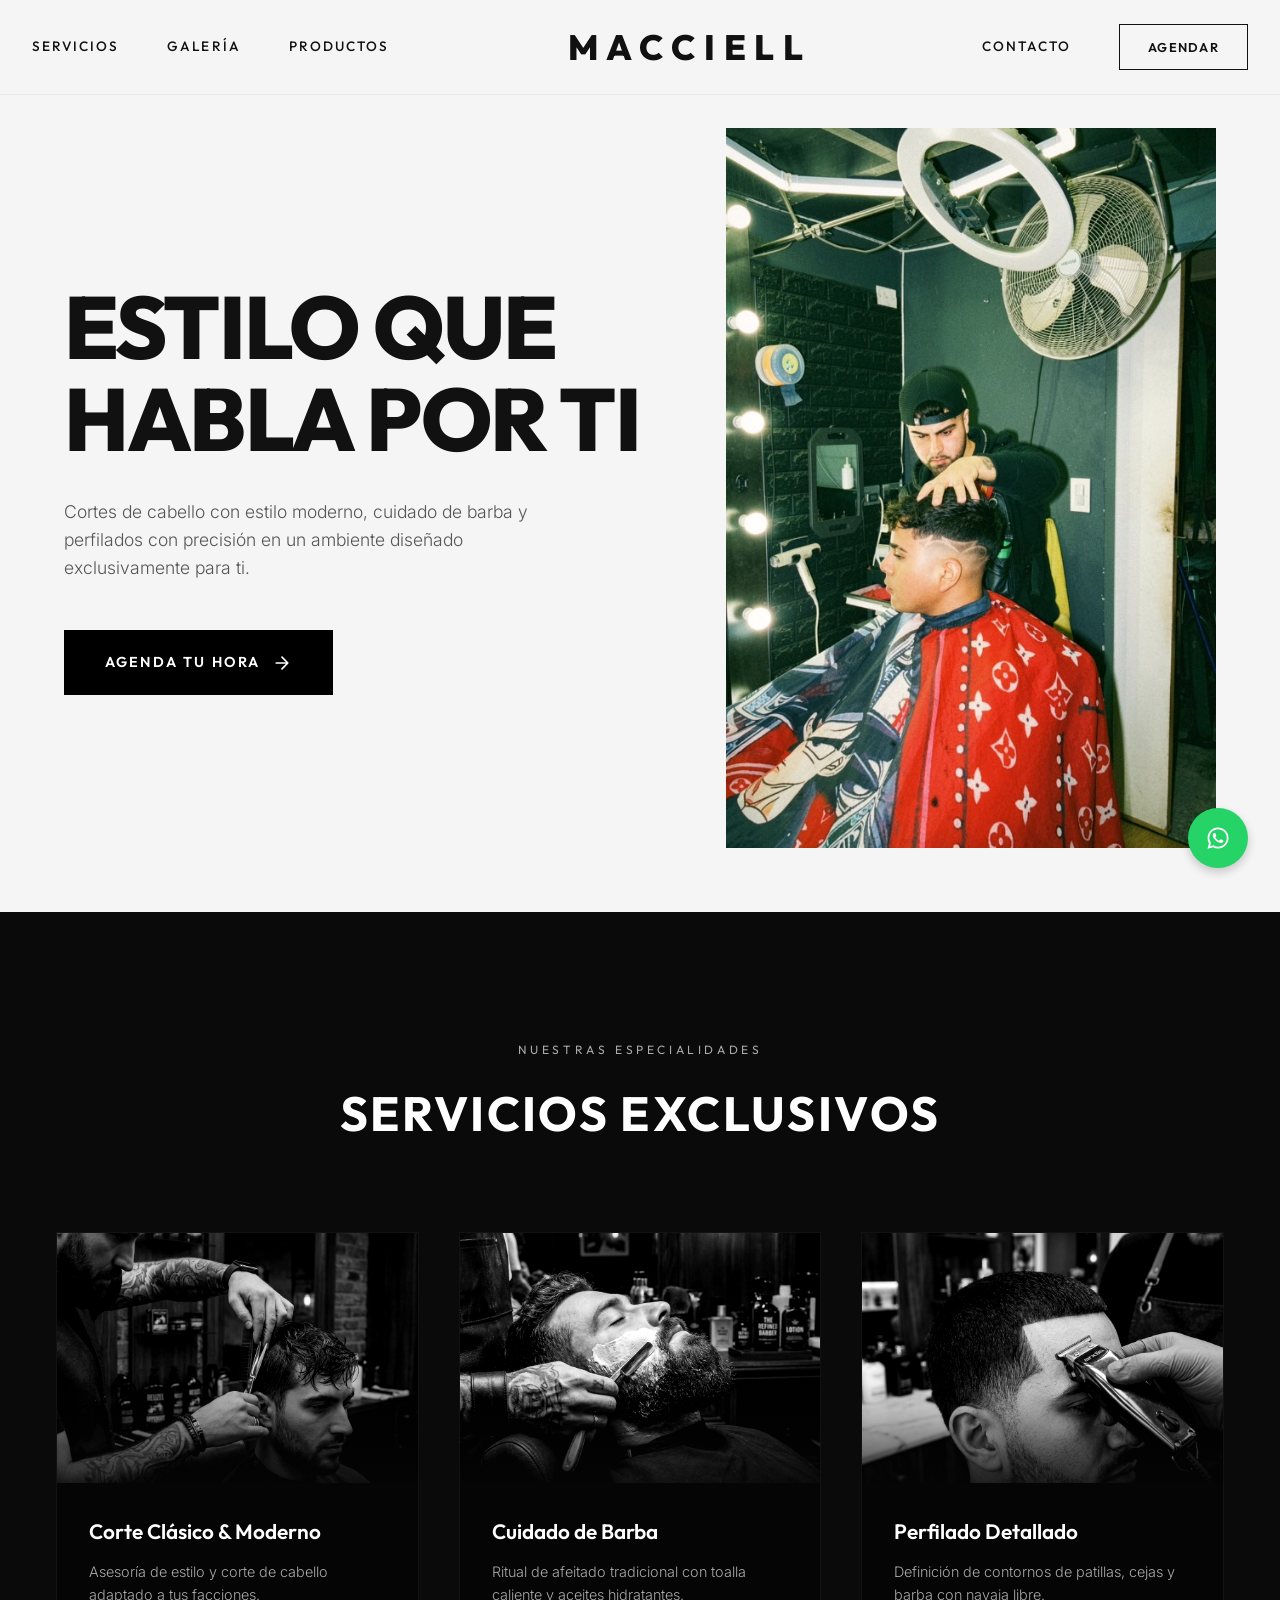
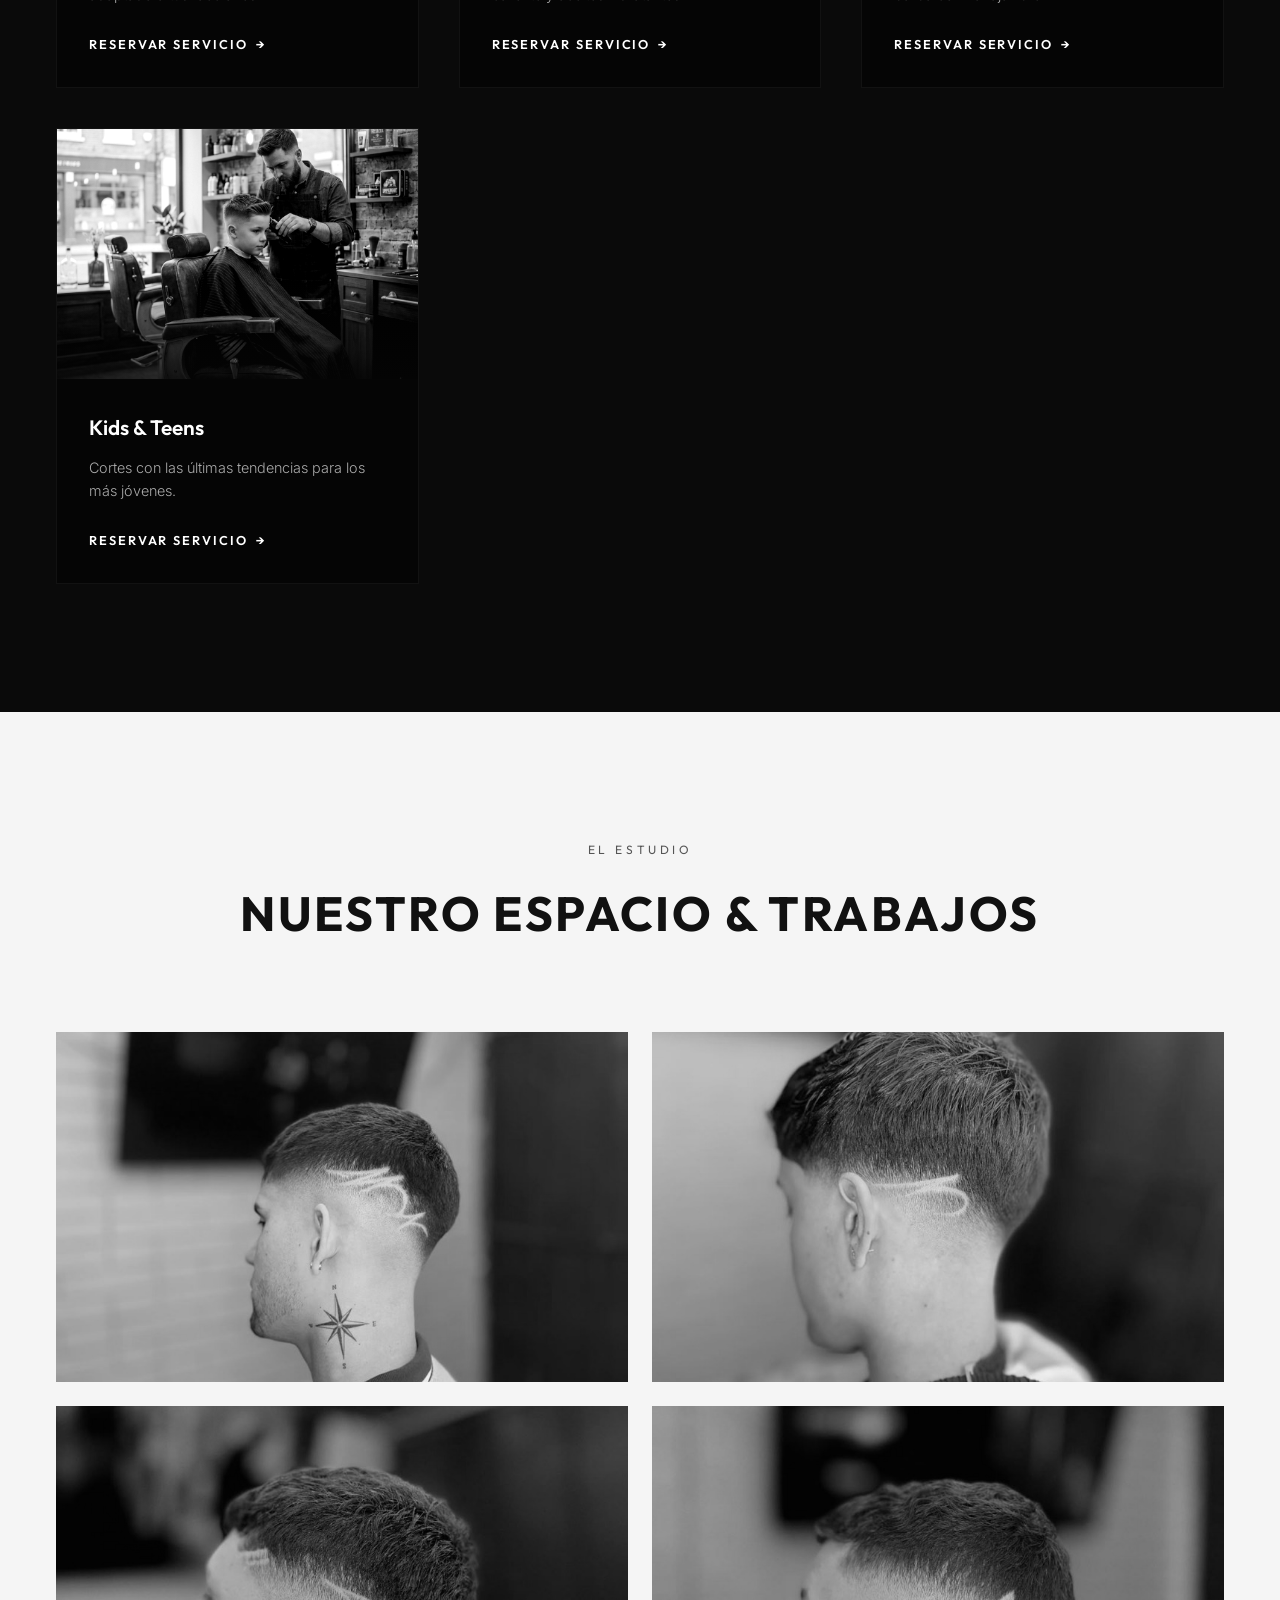
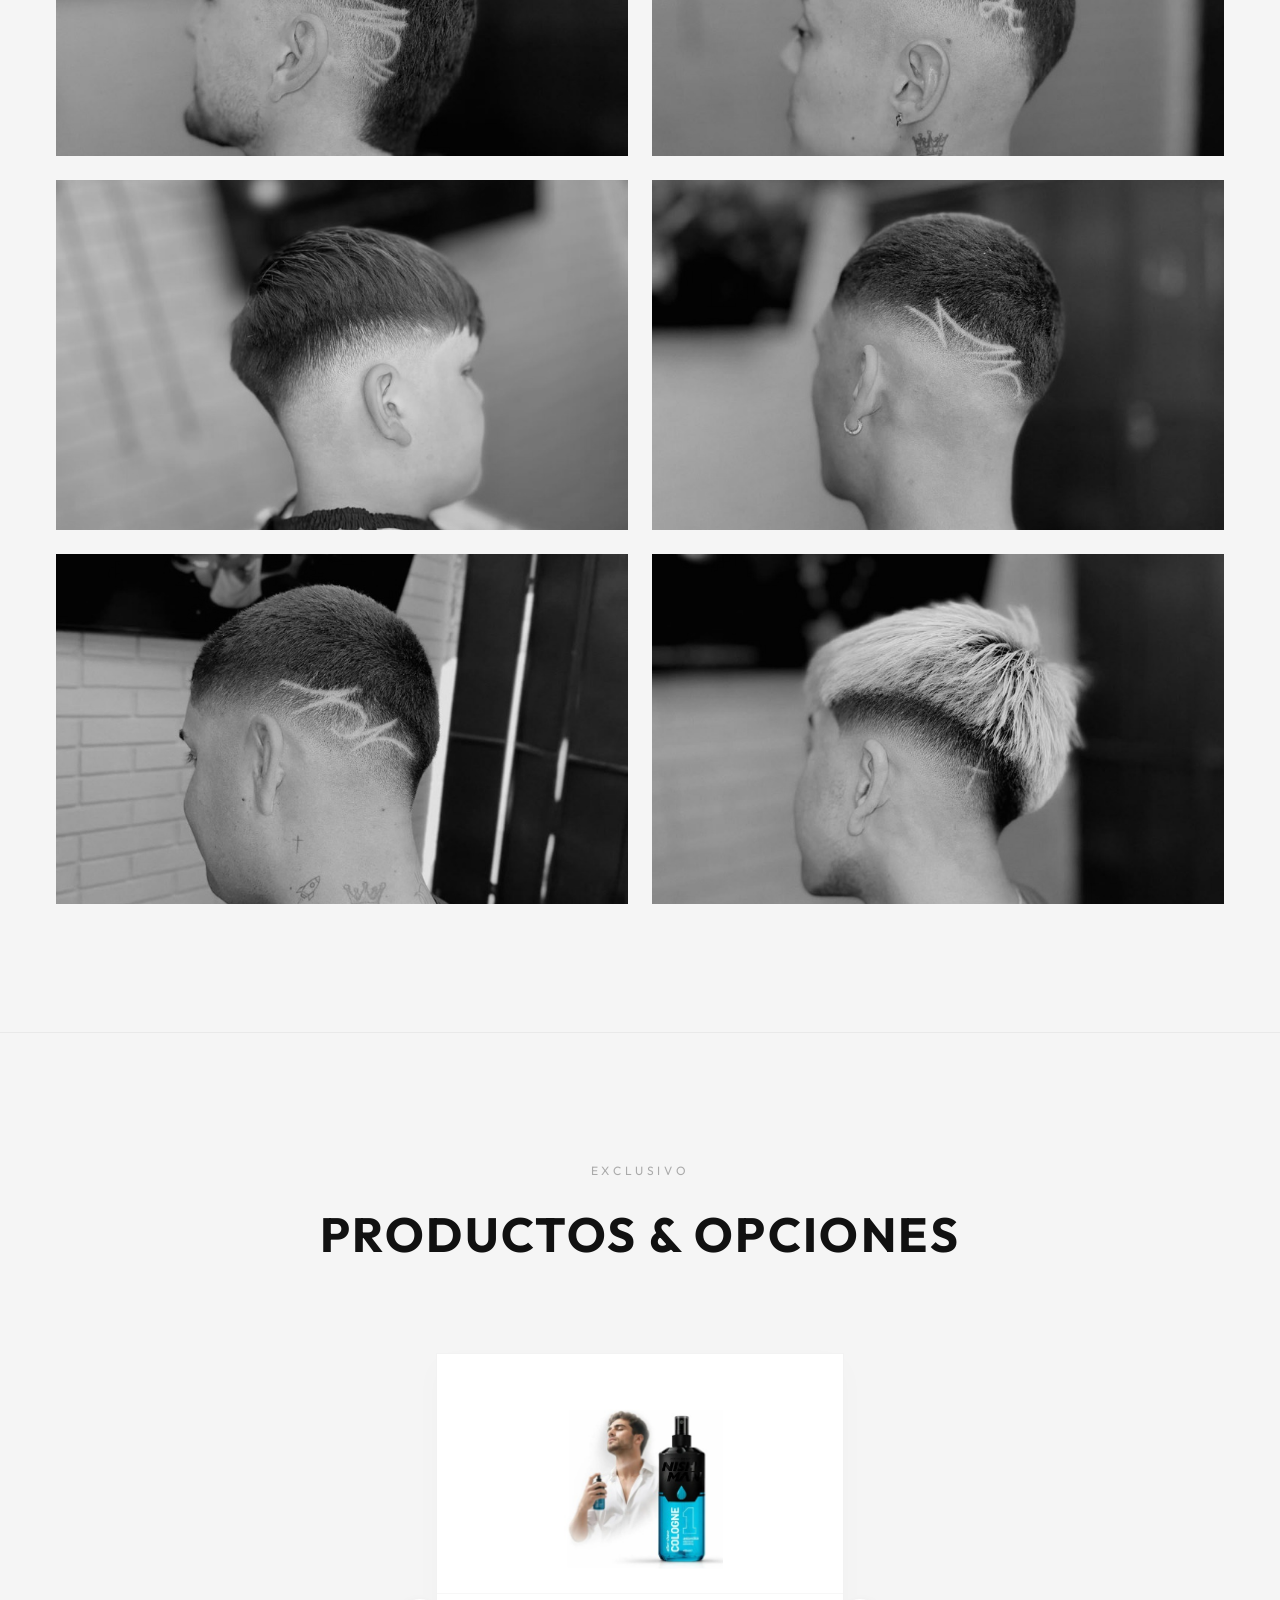
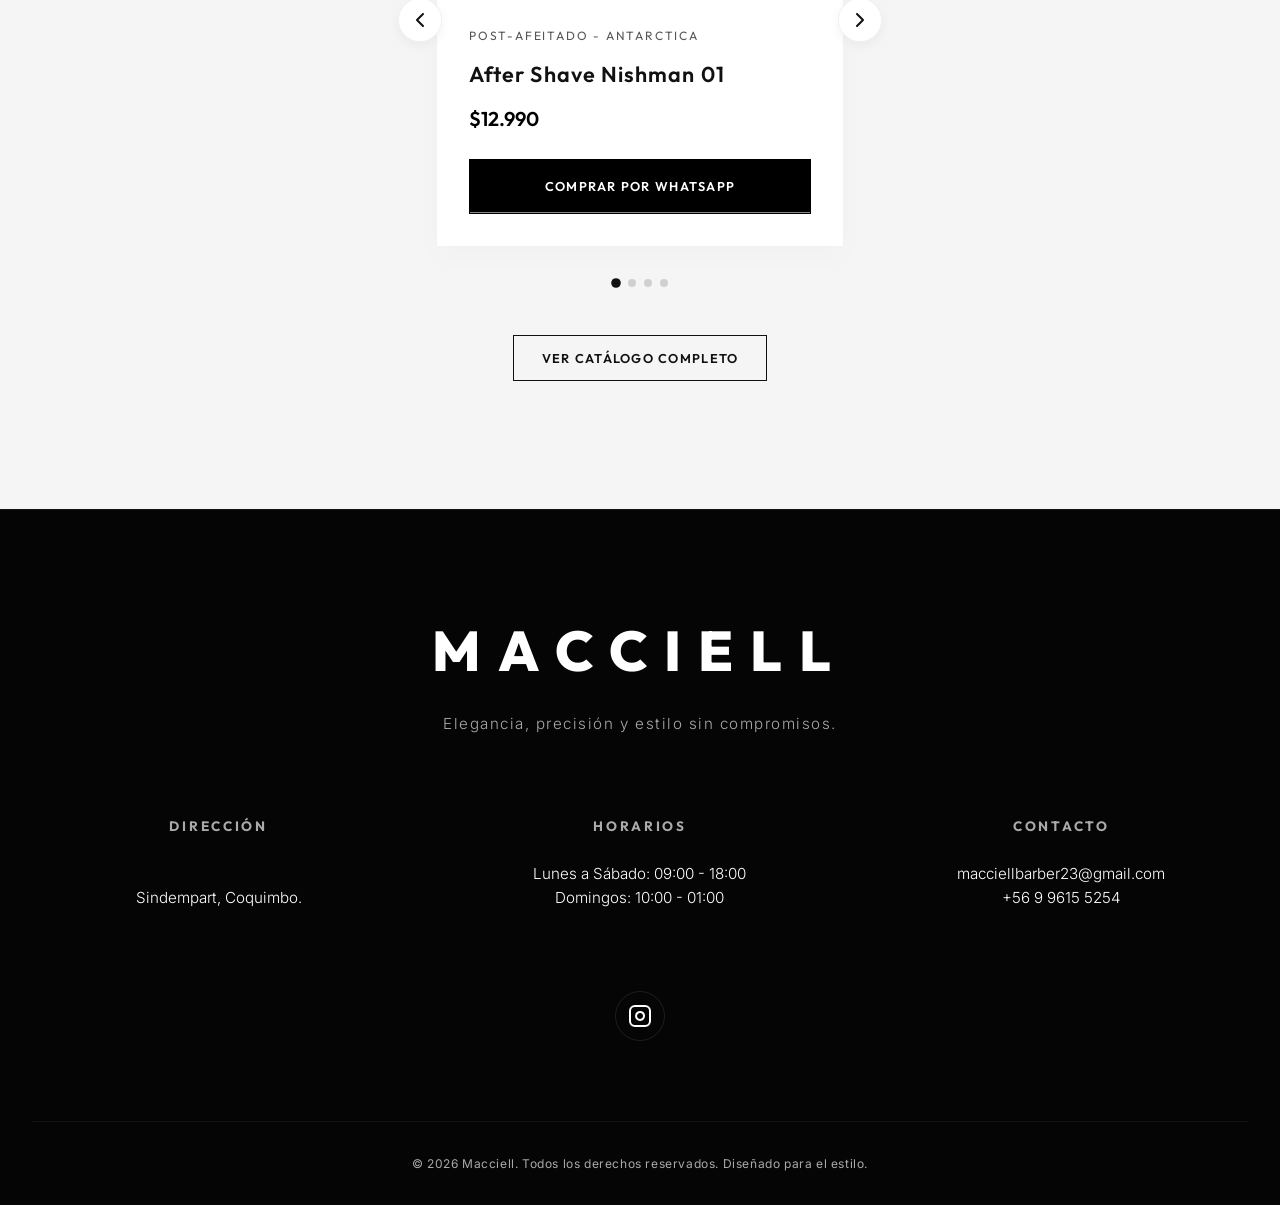
==== commit b802b5c9: "Introduce product carousel for compact display of Nishman options (colognes and waxes) with swipe su" ====
--- a/index.html
+++ b/index.html
@@ -238,44 +238,106 @@
             </div>
         </section>
 
-        <!-- Productos Destacados Section (Teaser) -->
+        <!-- Productos Destacados Section (Teaser - Carousel) -->
         <section id="productos-destacados" class="products-teaser-section">
             <div class="section-container">
                 <div class="section-header scroll-reveal">
                     <span class="section-subtitle">EXCLUSIVO</span>
-                    <h2 class="section-title">PRODUCTOS DE BARBERÍA</h2>
+                    <h2 class="section-title">PRODUCTOS & OPCIONES</h2>
                 </div>
                 
-                <div class="products-grid">
-                    <!-- Producto 1 -->
-                    <div class="product-card scroll-reveal">
-                        <div class="product-image-box">
-                            <img src="assets/product_nishman_aftershave.jpg" alt="After Shave Nishman 01 Antarctica" class="product-img">
-                        </div>
-                        <div class="product-info">
-                            <span class="product-category">POST-AFEITADO</span>
-                            <h3 class="product-name">After Shave Nishman 01 Antarctica</h3>
-                            <p class="product-price">$12.990</p>
-                            <a href="productos.html" class="btn-outline btn-sm">Ver Catálogo</a>
-                        </div>
-                    </div>
-
-                    <!-- Producto 2 -->
-                    <div class="product-card scroll-reveal">
-                        <div class="product-image-box">
-                            <img src="assets/product_nishman_wax.jpg" alt="Cera Pasta Mate Nishman M1" class="product-img">
-                        </div>
-                        <div class="product-info">
-                            <span class="product-category">ESTILIZADO</span>
-                            <h3 class="product-name">Cera Pasta Mate Nishman M1</h3>
-                            <p class="product-price">$9.990</p>
-                            <a href="productos.html" class="btn-outline btn-sm">Ver Catálogo</a>
-                        </div>
-                    </div>
-                </div>
-
-                <div class="products-teaser-cta scroll-reveal">
-                    <a href="productos.html" class="btn-solid">EXPLORAR TIENDA</a>
+                <div class="products-carousel-container scroll-reveal">
+                    <div class="products-carousel-wrapper">
+                        <div class="products-carousel-track" id="teaserCarouselTrack">
+                            <!-- Producto 1 -->
+                            <div class="product-carousel-item">
+                                <div class="product-card">
+                                    <div class="product-image-box">
+                                        <img src="assets/product_nishman_aftershave.jpg" alt="After Shave Nishman 01 Antarctica" class="product-img">
+                                    </div>
+                                    <div class="product-info">
+                                        <span class="product-category">POST-AFEITADO - ANTARCTICA</span>
+                                        <h3 class="product-name">After Shave Nishman 01</h3>
+                                        <p class="product-price">$12.990</p>
+                                        <a href="https://api.whatsapp.com/send?phone=56996155254&text=Hola%20Macciell%20Barber%20%F0%9F%92%88%2C%20me%20interesa%20comprar%20el%20producto%3A%20After%20Shave%20Nishman%2001%20Antarctica.%0A%0A%F0%9F%91%A4%20Mi%20Nombre%3A%0A%F0%9F%93%85%20D%C3%ADa%20de%20retiro%2Fentrega%3A%0A%F0%9F%95%90%20Hora%20de%20retiro%2Fentrega%3A" target="_blank" class="btn-solid btn-block btn-buy">
+                                            COMPRAR POR WHATSAPP
+                                        </a>
+                                    </div>
+                                </div>
+                            </div>
+
+                            <!-- Producto 2 -->
+                            <div class="product-carousel-item">
+                                <div class="product-card">
+                                    <div class="product-image-box">
+                                        <img src="assets/product_nishman_aftershave_volcano.png" alt="After Shave Nishman 05 Volcano" class="product-img">
+                                    </div>
+                                    <div class="product-info">
+                                        <span class="product-category">POST-AFEITADO - VOLCANO</span>
+                                        <h3 class="product-name">After Shave Nishman 05</h3>
+                                        <p class="product-price">$12.990</p>
+                                        <a href="https://api.whatsapp.com/send?phone=56996155254&text=Hola%20Macciell%20Barber%20%F0%9F%92%88%2C%20me%20interesa%20comprar%20el%20producto%3A%20After%20Shave%20Nishman%2005%20Volcano.%0A%0A%F0%9F%91%A4%20Mi%20Nombre%3A%0A%F0%9F%93%85%20D%C3%ADa%20de%20retiro%2Fentrega%3A%0A%F0%9F%95%90%20Hora%20de%20retiro%2Fentrega%3A" target="_blank" class="btn-solid btn-block btn-buy">
+                                            COMPRAR POR WHATSAPP
+                                        </a>
+                                    </div>
+                                </div>
+                            </div>
+
+                            <!-- Producto 3 -->
+                            <div class="product-carousel-item">
+                                <div class="product-card">
+                                    <div class="product-image-box">
+                                        <img src="assets/product_nishman_wax.jpg" alt="Cera Pasta Mate Nishman M1" class="product-img">
+                                    </div>
+                                    <div class="product-info">
+                                        <span class="product-category">ESTILIZADO - M1 ARGAN</span>
+                                        <h3 class="product-name">Cera Pasta Mate Nishman M1</h3>
+                                        <p class="product-price">$9.990</p>
+                                        <a href="https://api.whatsapp.com/send?phone=56996155254&text=Hola%20Macciell%20Barber%20%F0%9F%92%88%2C%20me%20interesa%20comprar%20el%20producto%3A%20Cera%20Pasta%20Mate%20Nishman%20M1.%0A%0A%F0%9F%91%A4%20Mi%20Nombre%3A%0A%F0%9F%93%85%20D%C3%ADa%20de%20retiro%2Fentrega%3A%0A%F0%9F%95%90%20Hora%20de%20retiro%2Fentrega%3A" target="_blank" class="btn-solid btn-block btn-buy">
+                                            COMPRAR POR WHATSAPP
+                                        </a>
+                                    </div>
+                                </div>
+                            </div>
+
+                            <!-- Producto 4 -->
+                            <div class="product-carousel-item">
+                                <div class="product-card">
+                                    <div class="product-image-box">
+                                        <img src="assets/product_nishman_wax_m2.png" alt="Cera Pasta Nishman M2" class="product-img">
+                                    </div>
+                                    <div class="product-info">
+                                        <span class="product-category">ESTILIZADO - M2 DEFINING</span>
+                                        <h3 class="product-name">Cera Pasta Nishman M2</h3>
+                                        <p class="product-price">$9.990</p>
+                                        <a href="https://api.whatsapp.com/send?phone=56996155254&text=Hola%20Macciell%20Barber%20%F0%9F%92%88%2C%20me%20interesa%20comprar%20el%20producto%3A%20Cera%20Pasta%20Nishman%20M2.%0A%0A%F0%9F%91%A4%20Mi%20Nombre%3A%0A%F0%9F%93%85%20D%C3%ADa%20de%20retiro%2Fentrega%3A%0A%F0%9F%95%90%20Hora%20de%20retiro%2Fentrega%3A" target="_blank" class="btn-solid btn-block btn-buy">
+                                            COMPRAR POR WHATSAPP
+                                        </a>
+                                    </div>
+                                </div>
+                            </div>
+                        </div>
+                    </div>
+                    
+                    <!-- Controles -->
+                    <button class="carousel-control prev" id="teaserCarouselPrev" aria-label="Producto anterior">
+                        <svg width="24" height="24" viewBox="0 0 24 24" fill="none" stroke="currentColor" stroke-width="2" stroke-linecap="round" stroke-linejoin="round"><polyline points="15 18 9 12 15 6"></polyline></svg>
+                    </button>
+                    <button class="carousel-control next" id="teaserCarouselNext" aria-label="Producto siguiente">
+                        <svg width="24" height="24" viewBox="0 0 24 24" fill="none" stroke="currentColor" stroke-width="2" stroke-linecap="round" stroke-linejoin="round"><polyline points="9 18 15 12 9 6"></polyline></svg>
+                    </button>
+
+                    <!-- Indicadores -->
+                    <div class="carousel-indicators" id="teaserCarouselIndicators">
+                        <span class="indicator active" data-slide="0"></span>
+                        <span class="indicator" data-slide="1"></span>
+                        <span class="indicator" data-slide="2"></span>
+                        <span class="indicator" data-slide="3"></span>
+                    </div>
+                </div>
+
+                <div class="products-teaser-cta scroll-reveal" style="margin-top: 3rem;">
+                    <a href="productos.html" class="btn-outline">VER CATÁLOGO COMPLETO</a>
                 </div>
             </div>
         </section>
--- a/style.css
+++ b/style.css
@@ -1044,7 +1044,118 @@
     transform: scale(1.15) rotate(10deg);
 }
 
+/* Carrusel de Productos */
+.products-carousel-container {
+    position: relative;
+    max-width: 440px;
+    margin: 4rem auto 0 auto;
+    padding: 0 1rem;
+}
+
+.products-carousel-wrapper {
+    overflow: hidden;
+    width: 100%;
+    border: 1px solid rgba(0, 0, 0, 0.05);
+    background: var(--color-text-light);
+    box-shadow: 0 10px 30px rgba(0, 0, 0, 0.02);
+}
+
+.products-carousel-track {
+    display: flex;
+    transition: transform 0.6s cubic-bezier(0.16, 1, 0.3, 1);
+    width: 100%;
+}
+
+.product-carousel-item {
+    flex: 0 0 100%;
+    width: 100%;
+    box-sizing: border-box;
+}
+
+.product-carousel-item .product-card {
+    border: none;
+    height: 100%;
+}
+
+/* Controles de Flecha */
+.carousel-control {
+    position: absolute;
+    top: 50%;
+    transform: translateY(-50%);
+    width: 44px;
+    height: 44px;
+    background-color: var(--color-text-light);
+    color: var(--color-text-dark);
+    border: 1px solid rgba(0, 0, 0, 0.05);
+    border-radius: 50%;
+    display: flex;
+    align-items: center;
+    justify-content: center;
+    cursor: pointer;
+    z-index: 10;
+    transition: var(--transition-smooth);
+    box-shadow: 0 4px 12px rgba(0, 0, 0, 0.05);
+}
+
+.carousel-control:hover {
+    background-color: var(--color-text-dark);
+    color: var(--color-text-light);
+    border-color: var(--color-text-dark);
+}
+
+.carousel-control.prev {
+    left: -22px;
+}
+
+.carousel-control.next {
+    right: -22px;
+}
+
+/* Indicadores de Puntos (Dots) */
+.carousel-indicators {
+    display: flex;
+    justify-content: center;
+    gap: 0.5rem;
+    margin-top: 2rem;
+}
+
+.indicator {
+    width: 8px;
+    height: 8px;
+    border-radius: 50%;
+    background-color: rgba(0, 0, 0, 0.15);
+    cursor: pointer;
+    transition: var(--transition-smooth);
+}
+
+.indicator.active {
+    background-color: var(--color-text-dark);
+    transform: scale(1.2);
+}
+
+/* Posición del botón volver al inicio en tienda */
 .products-back-link {
     text-align: center;
-    margin-top: 3rem;
-}
+    margin-top: 4rem;
+}
+
+/* Ajustes responsivos para carrusel en pantallas pequeñas */
+@media (max-width: 480px) {
+    .products-carousel-container {
+        padding: 0;
+        max-width: 100%;
+    }
+    
+    .carousel-control {
+        width: 38px;
+        height: 38px;
+    }
+    
+    .carousel-control.prev {
+        left: 5px;
+    }
+    
+    .carousel-control.next {
+        right: 5px;
+    }
+}
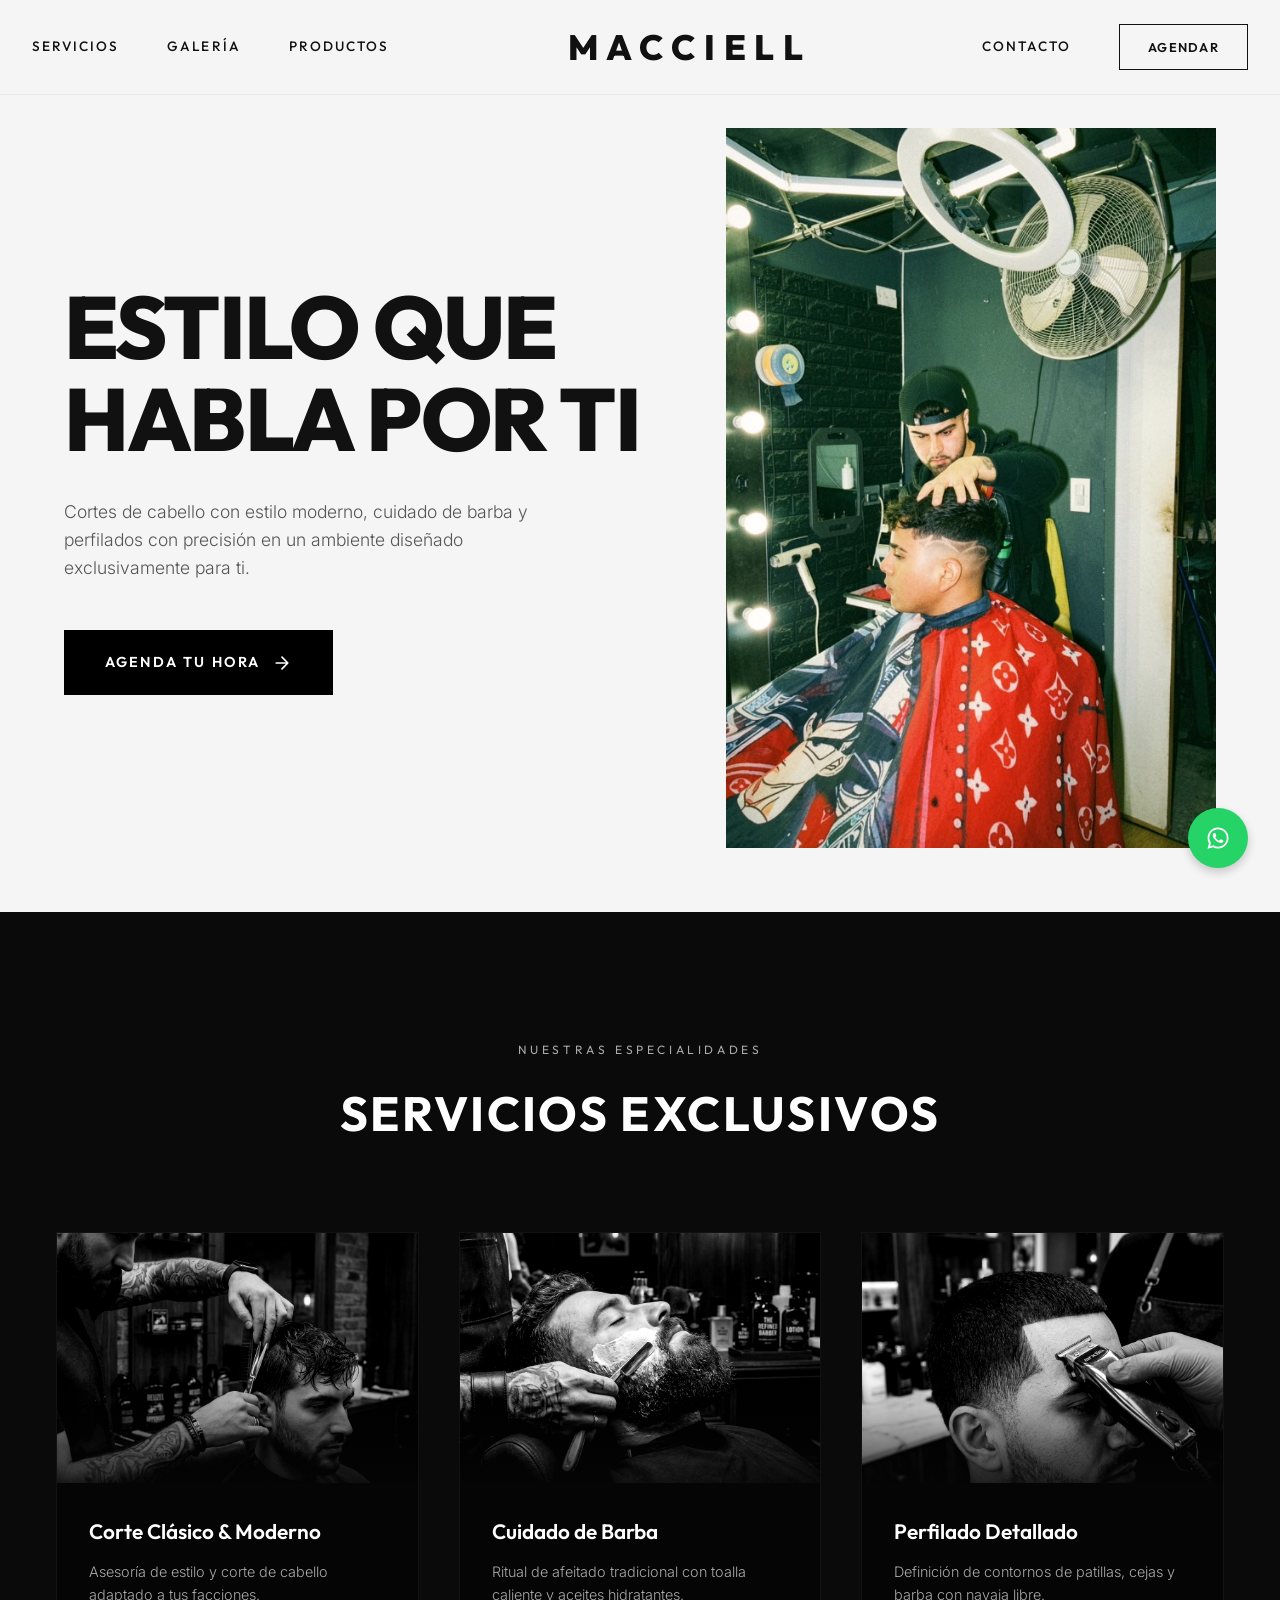
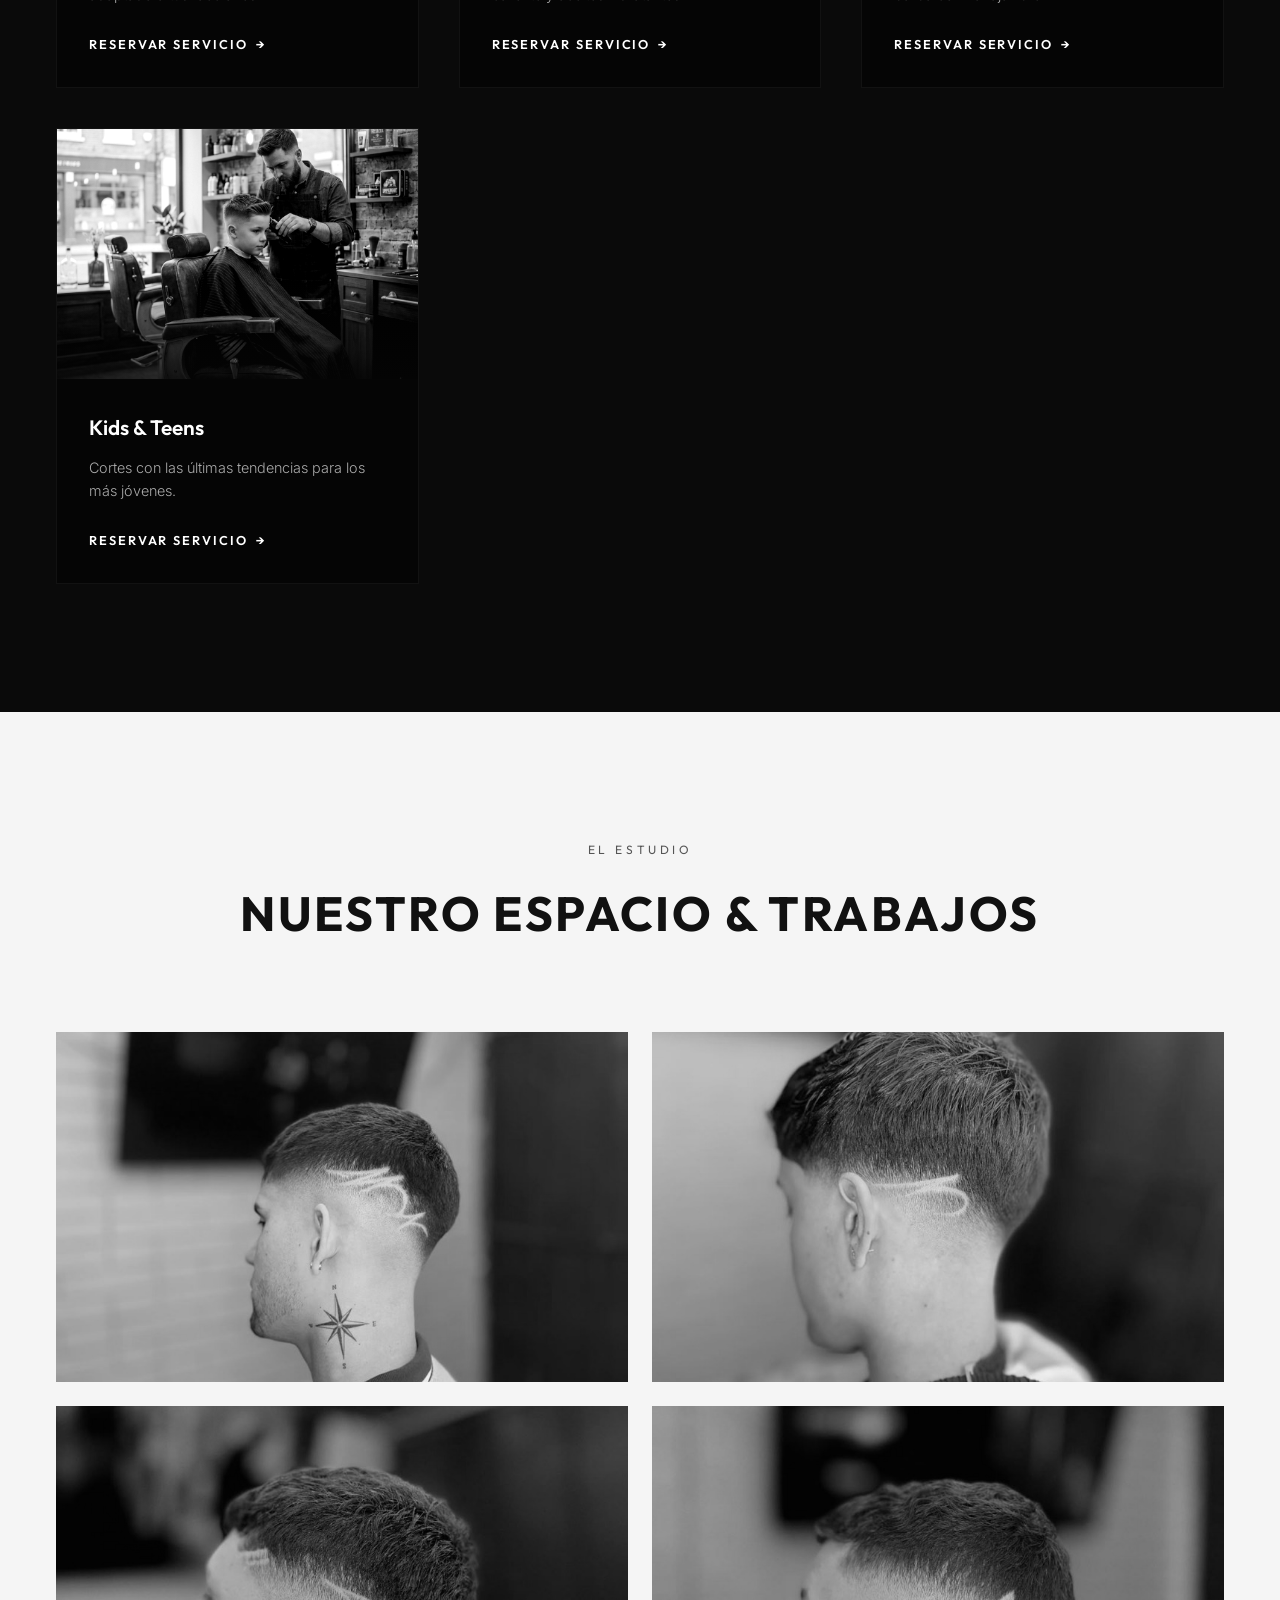
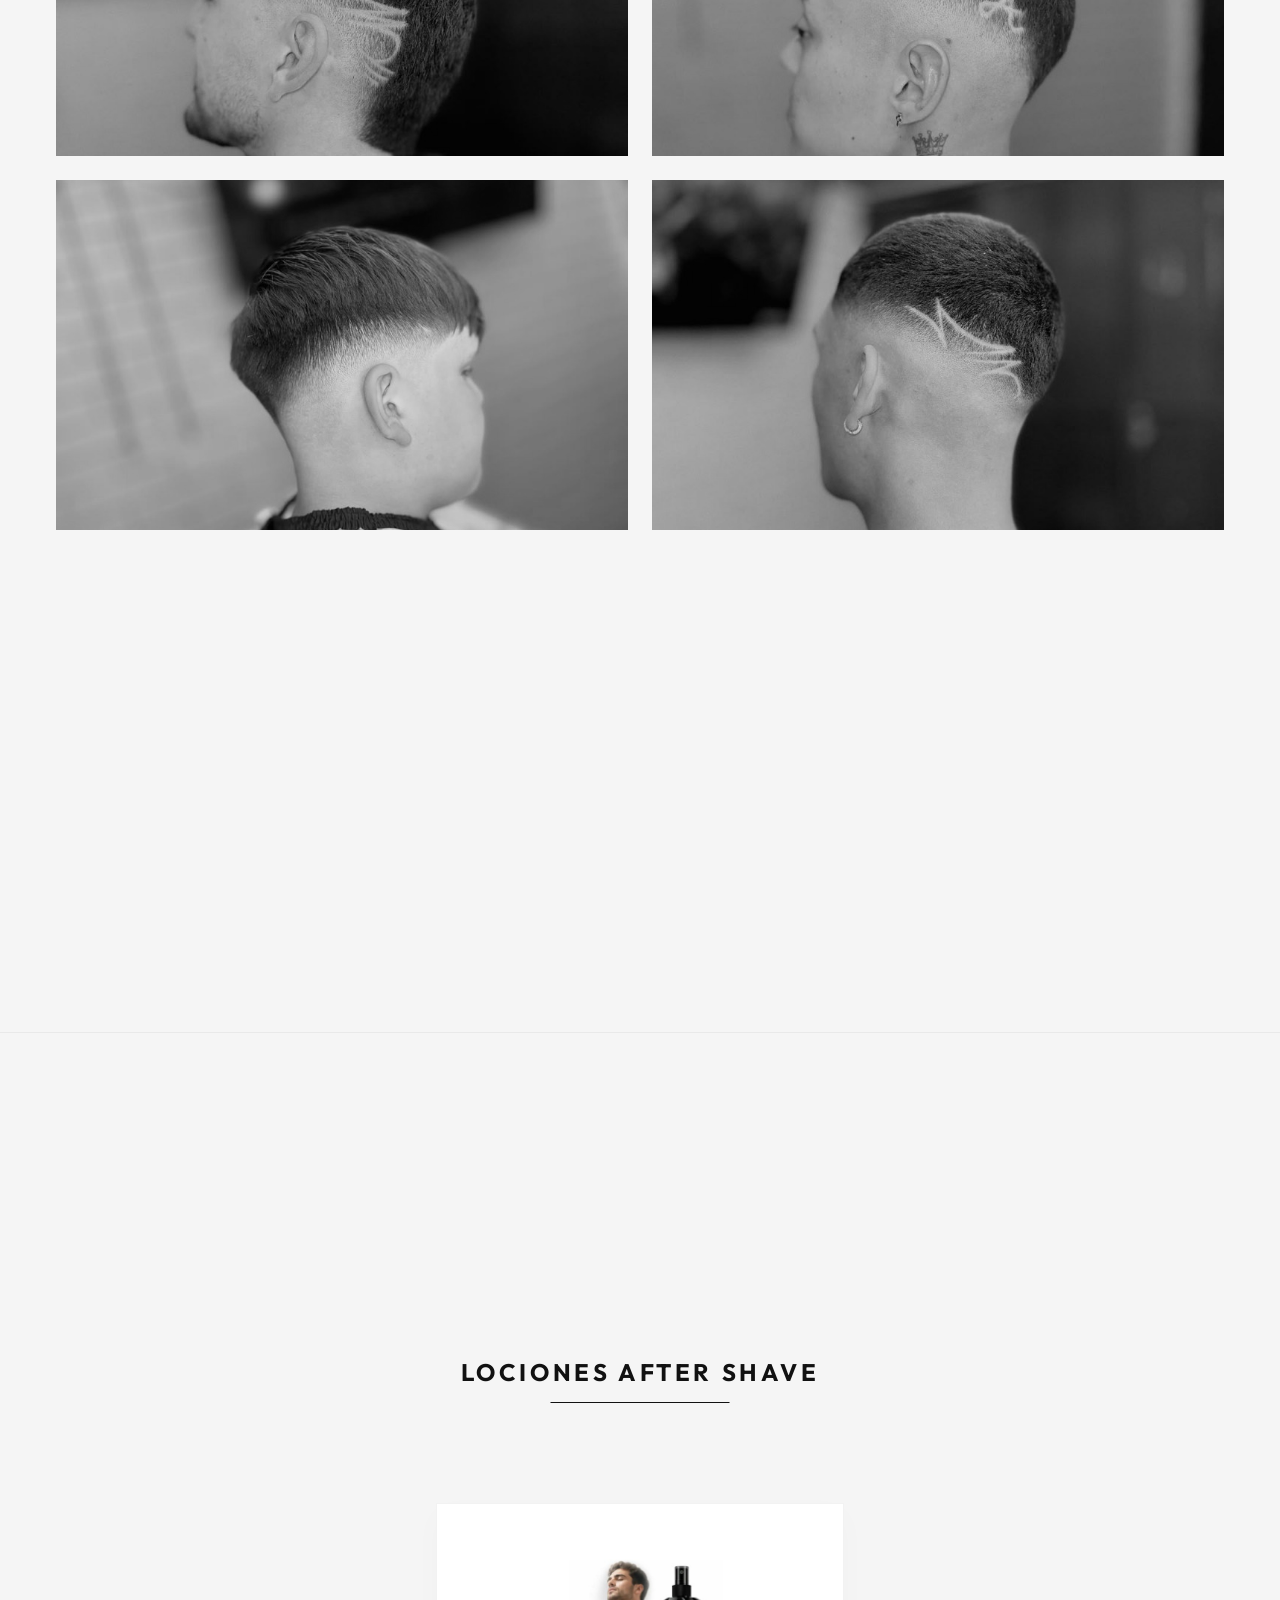
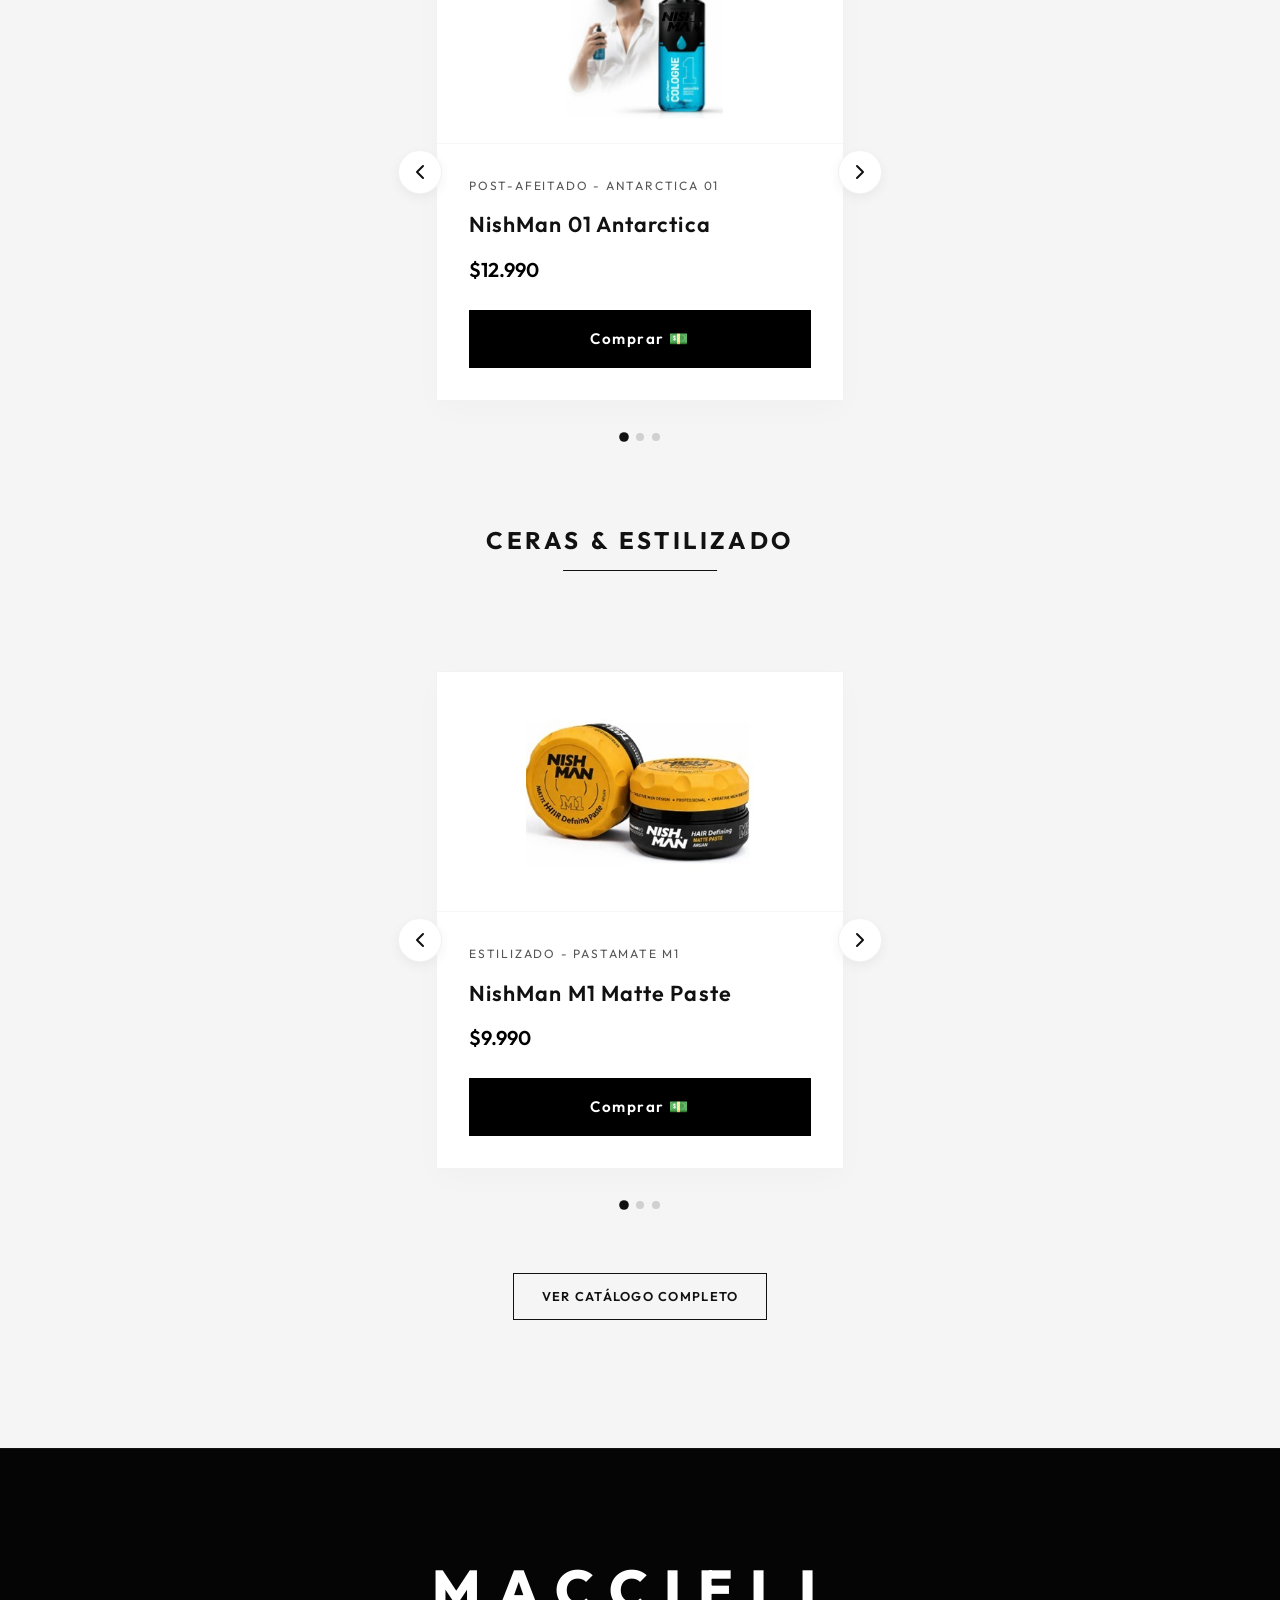
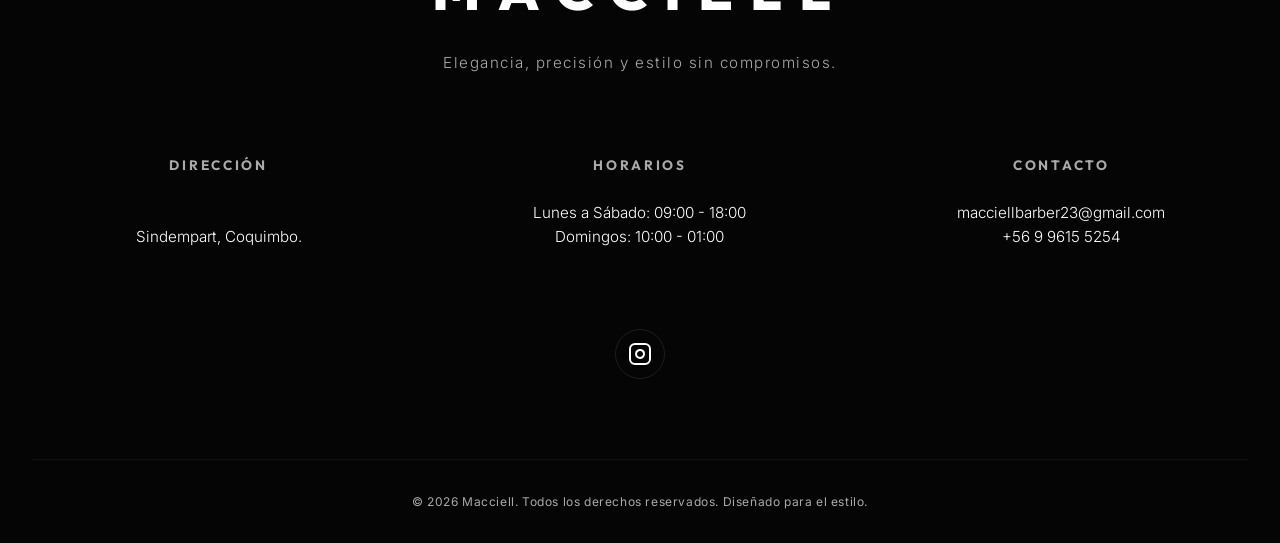
==== commit 7beb8863: "Split products page and landing page teasers into separate Aftershave and Cera carousels, simplifyin" ====
--- a/index.html
+++ b/index.html
@@ -243,100 +243,150 @@
             <div class="section-container">
                 <div class="section-header scroll-reveal">
                     <span class="section-subtitle">EXCLUSIVO</span>
-                    <h2 class="section-title">PRODUCTOS & OPCIONES</h2>
+                    <h2 class="section-title">PRODUCTOS DESTACADOS</h2>
                 </div>
                 
-                <div class="products-carousel-container scroll-reveal">
-                    <div class="products-carousel-wrapper">
-                        <div class="products-carousel-track" id="teaserCarouselTrack">
-                            <!-- Producto 1 -->
-                            <div class="product-carousel-item">
-                                <div class="product-card">
-                                    <div class="product-image-box">
-                                        <img src="assets/product_nishman_aftershave.jpg" alt="After Shave Nishman 01 Antarctica" class="product-img">
-                                    </div>
-                                    <div class="product-info">
-                                        <span class="product-category">POST-AFEITADO - ANTARCTICA</span>
-                                        <h3 class="product-name">After Shave Nishman 01</h3>
-                                        <p class="product-price">$12.990</p>
-                                        <a href="https://api.whatsapp.com/send?phone=56996155254&text=Hola%20Macciell%20Barber%20%F0%9F%92%88%2C%20me%20interesa%20comprar%20el%20producto%3A%20After%20Shave%20Nishman%2001%20Antarctica.%0A%0A%F0%9F%91%A4%20Mi%20Nombre%3A%0A%F0%9F%93%85%20D%C3%ADa%20de%20retiro%2Fentrega%3A%0A%F0%9F%95%90%20Hora%20de%20retiro%2Fentrega%3A" target="_blank" class="btn-solid btn-block btn-buy">
-                                            COMPRAR POR WHATSAPP
-                                        </a>
+                <!-- CATEGORÍA 1: AFTER SHAVE TEASER -->
+                <div class="category-block scroll-reveal" style="margin-top: 3rem;">
+                    <h3 class="category-title">LOCIONES AFTER SHAVE</h3>
+                    <div class="products-carousel-container">
+                        <div class="products-carousel-wrapper">
+                            <div class="products-carousel-track" id="teaserAftershaveCarouselTrack">
+                                <!-- Producto 1 -->
+                                <div class="product-carousel-item">
+                                    <div class="product-card">
+                                        <div class="product-image-box">
+                                            <img src="assets/product_nishman_aftershave.jpg" alt="After Shave Nishman 01 Antarctica" class="product-img">
+                                        </div>
+                                        <div class="product-info">
+                                            <span class="product-category">POST-AFEITADO - ANTARCTICA 01</span>
+                                            <h4 class="product-name">NishMan 01 Antarctica</h4>
+                                            <p class="product-price">$12.990</p>
+                                            <a href="https://api.whatsapp.com/send?phone=56996155254&text=Hola%20Macciell%20Barber%20%F0%9F%92%88%2C%20me%20interesa%20comprar%20el%20producto%3A%20After%20Shave%20Nishman%2001%20Antarctica.%0A%0A%F0%9F%91%A4%20Mi%20Nombre%3A%0A%F0%9F%93%85%20D%C3%ADa%20de%20retiro%2Fentrega%3A%0A%F0%9F%95%90%20Hora%20de%20retiro%2Fentrega%3A" target="_blank" class="btn-solid btn-block btn-buy">Comprar 💵</a>
+                                        </div>
+                                    </div>
+                                </div>
+
+                                <!-- Producto 2 -->
+                                <div class="product-carousel-item">
+                                    <div class="product-card">
+                                        <div class="product-image-box">
+                                            <img src="assets/product_nishman_aftershave_sport.png" alt="After Shave Nishman 02 Sport" class="product-img">
+                                        </div>
+                                        <div class="product-info">
+                                            <span class="product-category">POST-AFEITADO - SPORT 02</span>
+                                            <h4 class="product-name">NishMan 02 Sport</h4>
+                                            <p class="product-price">$12.990</p>
+                                            <a href="https://api.whatsapp.com/send?phone=56996155254&text=Hola%20Macciell%20Barber%20%F0%9F%92%88%2C%20me%20interesa%20comprar%20el%20producto%3A%20After%20Shave%20Nishman%2002%20Sport.%0A%0A%F0%9F%91%A4%20Mi%20Nombre%3A%0A%F0%9F%93%85%20D%C3%ADa%20de%20retiro%2Fentrega%3A%0A%F0%9F%95%90%20Hora%20de%20retiro%2Fentrega%3A" target="_blank" class="btn-solid btn-block btn-buy">Comprar 💵</a>
+                                        </div>
+                                    </div>
+                                </div>
+
+                                <!-- Producto 3 -->
+                                <div class="product-carousel-item">
+                                    <div class="product-card">
+                                        <div class="product-image-box">
+                                            <img src="assets/product_nishman_aftershave_volcano.png" alt="After Shave Nishman 05 Volcano" class="product-img">
+                                        </div>
+                                        <div class="product-info">
+                                            <span class="product-category">POST-AFEITADO - VOLCANO 05</span>
+                                            <h4 class="product-name">NishMan 05 Volcano</h4>
+                                            <p class="product-price">$12.990</p>
+                                            <a href="https://api.whatsapp.com/send?phone=56996155254&text=Hola%20Macciell%20Barber%20%F0%9F%92%88%2C%20me%20interesa%20comprar%20el%20producto%3A%20After%20Shave%20Nishman%2005%20Volcano.%0A%0A%F0%9F%91%A4%20Mi%20Nombre%3A%0A%F0%9F%93%85%20D%C3%ADa%20de%20retiro%2Fentrega%3A%0A%F0%9F%95%90%20Hora%20de%20retiro%2Fentrega%3A" target="_blank" class="btn-solid btn-block btn-buy">Comprar 💵</a>
+                                        </div>
                                     </div>
                                 </div>
                             </div>
-
-                            <!-- Producto 2 -->
-                            <div class="product-carousel-item">
-                                <div class="product-card">
-                                    <div class="product-image-box">
-                                        <img src="assets/product_nishman_aftershave_volcano.png" alt="After Shave Nishman 05 Volcano" class="product-img">
-                                    </div>
-                                    <div class="product-info">
-                                        <span class="product-category">POST-AFEITADO - VOLCANO</span>
-                                        <h3 class="product-name">After Shave Nishman 05</h3>
-                                        <p class="product-price">$12.990</p>
-                                        <a href="https://api.whatsapp.com/send?phone=56996155254&text=Hola%20Macciell%20Barber%20%F0%9F%92%88%2C%20me%20interesa%20comprar%20el%20producto%3A%20After%20Shave%20Nishman%2005%20Volcano.%0A%0A%F0%9F%91%A4%20Mi%20Nombre%3A%0A%F0%9F%93%85%20D%C3%ADa%20de%20retiro%2Fentrega%3A%0A%F0%9F%95%90%20Hora%20de%20retiro%2Fentrega%3A" target="_blank" class="btn-solid btn-block btn-buy">
-                                            COMPRAR POR WHATSAPP
-                                        </a>
+                        </div>
+                        
+                        <!-- Controles -->
+                        <button class="carousel-control prev" id="teaserAftershaveCarouselPrev" aria-label="Producto anterior">
+                            <svg width="24" height="24" viewBox="0 0 24 24" fill="none" stroke="currentColor" stroke-width="2" stroke-linecap="round" stroke-linejoin="round"><polyline points="15 18 9 12 15 6"></polyline></svg>
+                        </button>
+                        <button class="carousel-control next" id="teaserAftershaveCarouselNext" aria-label="Producto siguiente">
+                            <svg width="24" height="24" viewBox="0 0 24 24" fill="none" stroke="currentColor" stroke-width="2" stroke-linecap="round" stroke-linejoin="round"><polyline points="9 18 15 12 9 6"></polyline></svg>
+                        </button>
+
+                        <!-- Indicadores -->
+                        <div class="carousel-indicators" id="teaserAftershaveCarouselIndicators">
+                            <span class="indicator active" data-slide="0"></span>
+                            <span class="indicator" data-slide="1"></span>
+                            <span class="indicator" data-slide="2"></span>
+                        </div>
+                    </div>
+                </div>
+
+                <!-- CATEGORÍA 2: CERAS TEASER -->
+                <div class="category-block scroll-reveal" style="margin-top: 5rem;">
+                    <h3 class="category-title">CERAS & ESTILIZADO</h3>
+                    <div class="products-carousel-container">
+                        <div class="products-carousel-wrapper">
+                            <div class="products-carousel-track" id="teaserWaxCarouselTrack">
+                                <!-- Producto 1 -->
+                                <div class="product-carousel-item">
+                                    <div class="product-card">
+                                        <div class="product-image-box">
+                                            <img src="assets/product_nishman_wax.jpg" alt="Cera Pasta Mate Nishman M1" class="product-img">
+                                        </div>
+                                        <div class="product-info">
+                                            <span class="product-category">ESTILIZADO - PASTAMATE M1</span>
+                                            <h4 class="product-name">NishMan M1 Matte Paste</h4>
+                                            <p class="product-price">$9.990</p>
+                                            <a href="https://api.whatsapp.com/send?phone=56996155254&text=Hola%20Macciell%20Barber%20%F0%9F%92%88%2C%20me%20interesa%20comprar%20el%20producto%3A%20Cera%20Pasta%20Mate%20Nishman%20M1.%0A%0A%F0%9F%91%A4%20Mi%20Nombre%3A%0A%F0%9F%93%85%20D%C3%ADa%20de%20retiro%2Fentrega%3A%0A%F0%9F%95%90%20Hora%20de%20retiro%2Fentrega%3A" target="_blank" class="btn-solid btn-block btn-buy">Comprar 💵</a>
+                                        </div>
+                                    </div>
+                                </div>
+
+                                <!-- Producto 2 -->
+                                <div class="product-carousel-item">
+                                    <div class="product-card">
+                                        <div class="product-image-box">
+                                            <img src="assets/product_nishman_wax_m2.png" alt="Cera Pasta Nishman M2" class="product-img">
+                                        </div>
+                                        <div class="product-info">
+                                            <span class="product-category">ESTILIZADO - DEFINING M2</span>
+                                            <h4 class="product-name">NishMan M2 Defining Wax</h4>
+                                            <p class="product-price">$9.990</p>
+                                            <a href="https://api.whatsapp.com/send?phone=56996155254&text=Hola%20Macciell%20Barber%20%F0%9F%92%88%2C%20me%20interesa%20comprar%20el%20producto%3A%20Cera%20Pasta%20Nishman%20M2.%0A%0A%F0%9F%91%A4%20Mi%20Nombre%3A%0A%F0%9F%93%85%20D%C3%ADa%20de%20retiro%2Fentrega%3A%0A%F0%9F%95%90%20Hora%20de%20retiro%2Fentrega%3A" target="_blank" class="btn-solid btn-block btn-buy">Comprar 💵</a>
+                                        </div>
+                                    </div>
+                                </div>
+
+                                <!-- Producto 3 -->
+                                <div class="product-carousel-item">
+                                    <div class="product-card">
+                                        <div class="product-image-box">
+                                            <img src="assets/product_nishman_wax.jpg" alt="Cera Pasta Nishman M5 Keratin" class="product-img product-color-green">
+                                        </div>
+                                        <div class="product-info">
+                                            <span class="product-category">ESTILIZADO - KERATINA M5</span>
+                                            <h4 class="product-name">NishMan M5 Keratin Wax</h4>
+                                            <p class="product-price">$9.990</p>
+                                            <a href="https://api.whatsapp.com/send?phone=56996155254&text=Hola%20Macciell%20Barber%20%F0%9F%92%88%2C%20me%20interesa%20comprar%20el%20producto%3A%20Cera%20Pasta%20Nishman%20M5%20Keratin.%0A%0A%F0%9F%91%A4%20Mi%20Nombre%3A%0A%F0%9F%93%85%20D%C3%ADa%20de%20retiro%2Fentrega%3A%0A%F0%9F%95%90%20Hora%20de%20retiro%2Fentrega%3A" target="_blank" class="btn-solid btn-block btn-buy">Comprar 💵</a>
+                                        </div>
                                     </div>
                                 </div>
                             </div>
-
-                            <!-- Producto 3 -->
-                            <div class="product-carousel-item">
-                                <div class="product-card">
-                                    <div class="product-image-box">
-                                        <img src="assets/product_nishman_wax.jpg" alt="Cera Pasta Mate Nishman M1" class="product-img">
-                                    </div>
-                                    <div class="product-info">
-                                        <span class="product-category">ESTILIZADO - M1 ARGAN</span>
-                                        <h3 class="product-name">Cera Pasta Mate Nishman M1</h3>
-                                        <p class="product-price">$9.990</p>
-                                        <a href="https://api.whatsapp.com/send?phone=56996155254&text=Hola%20Macciell%20Barber%20%F0%9F%92%88%2C%20me%20interesa%20comprar%20el%20producto%3A%20Cera%20Pasta%20Mate%20Nishman%20M1.%0A%0A%F0%9F%91%A4%20Mi%20Nombre%3A%0A%F0%9F%93%85%20D%C3%ADa%20de%20retiro%2Fentrega%3A%0A%F0%9F%95%90%20Hora%20de%20retiro%2Fentrega%3A" target="_blank" class="btn-solid btn-block btn-buy">
-                                            COMPRAR POR WHATSAPP
-                                        </a>
-                                    </div>
-                                </div>
-                            </div>
-
-                            <!-- Producto 4 -->
-                            <div class="product-carousel-item">
-                                <div class="product-card">
-                                    <div class="product-image-box">
-                                        <img src="assets/product_nishman_wax_m2.png" alt="Cera Pasta Nishman M2" class="product-img">
-                                    </div>
-                                    <div class="product-info">
-                                        <span class="product-category">ESTILIZADO - M2 DEFINING</span>
-                                        <h3 class="product-name">Cera Pasta Nishman M2</h3>
-                                        <p class="product-price">$9.990</p>
-                                        <a href="https://api.whatsapp.com/send?phone=56996155254&text=Hola%20Macciell%20Barber%20%F0%9F%92%88%2C%20me%20interesa%20comprar%20el%20producto%3A%20Cera%20Pasta%20Nishman%20M2.%0A%0A%F0%9F%91%A4%20Mi%20Nombre%3A%0A%F0%9F%93%85%20D%C3%ADa%20de%20retiro%2Fentrega%3A%0A%F0%9F%95%90%20Hora%20de%20retiro%2Fentrega%3A" target="_blank" class="btn-solid btn-block btn-buy">
-                                            COMPRAR POR WHATSAPP
-                                        </a>
-                                    </div>
-                                </div>
-                            </div>
-                        </div>
-                    </div>
-                    
-                    <!-- Controles -->
-                    <button class="carousel-control prev" id="teaserCarouselPrev" aria-label="Producto anterior">
-                        <svg width="24" height="24" viewBox="0 0 24 24" fill="none" stroke="currentColor" stroke-width="2" stroke-linecap="round" stroke-linejoin="round"><polyline points="15 18 9 12 15 6"></polyline></svg>
-                    </button>
-                    <button class="carousel-control next" id="teaserCarouselNext" aria-label="Producto siguiente">
-                        <svg width="24" height="24" viewBox="0 0 24 24" fill="none" stroke="currentColor" stroke-width="2" stroke-linecap="round" stroke-linejoin="round"><polyline points="9 18 15 12 9 6"></polyline></svg>
-                    </button>
-
-                    <!-- Indicadores -->
-                    <div class="carousel-indicators" id="teaserCarouselIndicators">
-                        <span class="indicator active" data-slide="0"></span>
-                        <span class="indicator" data-slide="1"></span>
-                        <span class="indicator" data-slide="2"></span>
-                        <span class="indicator" data-slide="3"></span>
-                    </div>
-                </div>
-
-                <div class="products-teaser-cta scroll-reveal" style="margin-top: 3rem;">
+                        </div>
+                        
+                        <!-- Controles -->
+                        <button class="carousel-control prev" id="teaserWaxCarouselPrev" aria-label="Producto anterior">
+                            <svg width="24" height="24" viewBox="0 0 24 24" fill="none" stroke="currentColor" stroke-width="2" stroke-linecap="round" stroke-linejoin="round"><polyline points="15 18 9 12 15 6"></polyline></svg>
+                        </button>
+                        <button class="carousel-control next" id="teaserWaxCarouselNext" aria-label="Producto siguiente">
+                            <svg width="24" height="24" viewBox="0 0 24 24" fill="none" stroke="currentColor" stroke-width="2" stroke-linecap="round" stroke-linejoin="round"><polyline points="9 18 15 12 9 6"></polyline></svg>
+                        </button>
+
+                        <!-- Indicadores -->
+                        <div class="carousel-indicators" id="teaserWaxCarouselIndicators">
+                            <span class="indicator active" data-slide="0"></span>
+                            <span class="indicator" data-slide="1"></span>
+                            <span class="indicator" data-slide="2"></span>
+                        </div>
+                    </div>
+                </div>
+
+                <div class="products-teaser-cta scroll-reveal" style="margin-top: 4rem;">
                     <a href="productos.html" class="btn-outline">VER CATÁLOGO COMPLETO</a>
                 </div>
             </div>
--- a/style.css
+++ b/style.css
@@ -934,8 +934,8 @@
 }
 
 .product-img {
-    max-width: 100%;
-    max-height: 100%;
+    width: 100%;
+    height: 100%;
     object-fit: contain;
     transition: var(--transition-smooth);
 }
@@ -1031,17 +1031,39 @@
     justify-content: center;
     gap: 0.75rem;
     padding: 1rem;
-    font-size: 0.8rem;
+    font-size: 0.95rem;
     letter-spacing: 0.1em;
     border-radius: 0;
-}
-
-.btn-buy svg {
-    transition: transform 0.3s ease;
-}
-
-.btn-buy:hover svg {
-    transform: scale(1.15) rotate(10deg);
+    font-weight: 600;
+}
+
+.category-title {
+    font-family: var(--font-heading);
+    font-size: 1.5rem;
+    font-weight: 700;
+    letter-spacing: 0.15em;
+    text-align: center;
+    color: var(--color-text-dark);
+    margin-bottom: 3rem;
+    position: relative;
+    display: inline-block;
+    left: 50%;
+    transform: translateX(-50%);
+    text-transform: uppercase;
+}
+
+.category-title::after {
+    content: '';
+    position: absolute;
+    bottom: -12px;
+    left: 25%;
+    width: 50%;
+    height: 1px;
+    background-color: var(--color-text-dark);
+}
+
+.product-color-green {
+    filter: hue-rotate(50deg) saturate(1.2);
 }
 
 /* Carrusel de Productos */
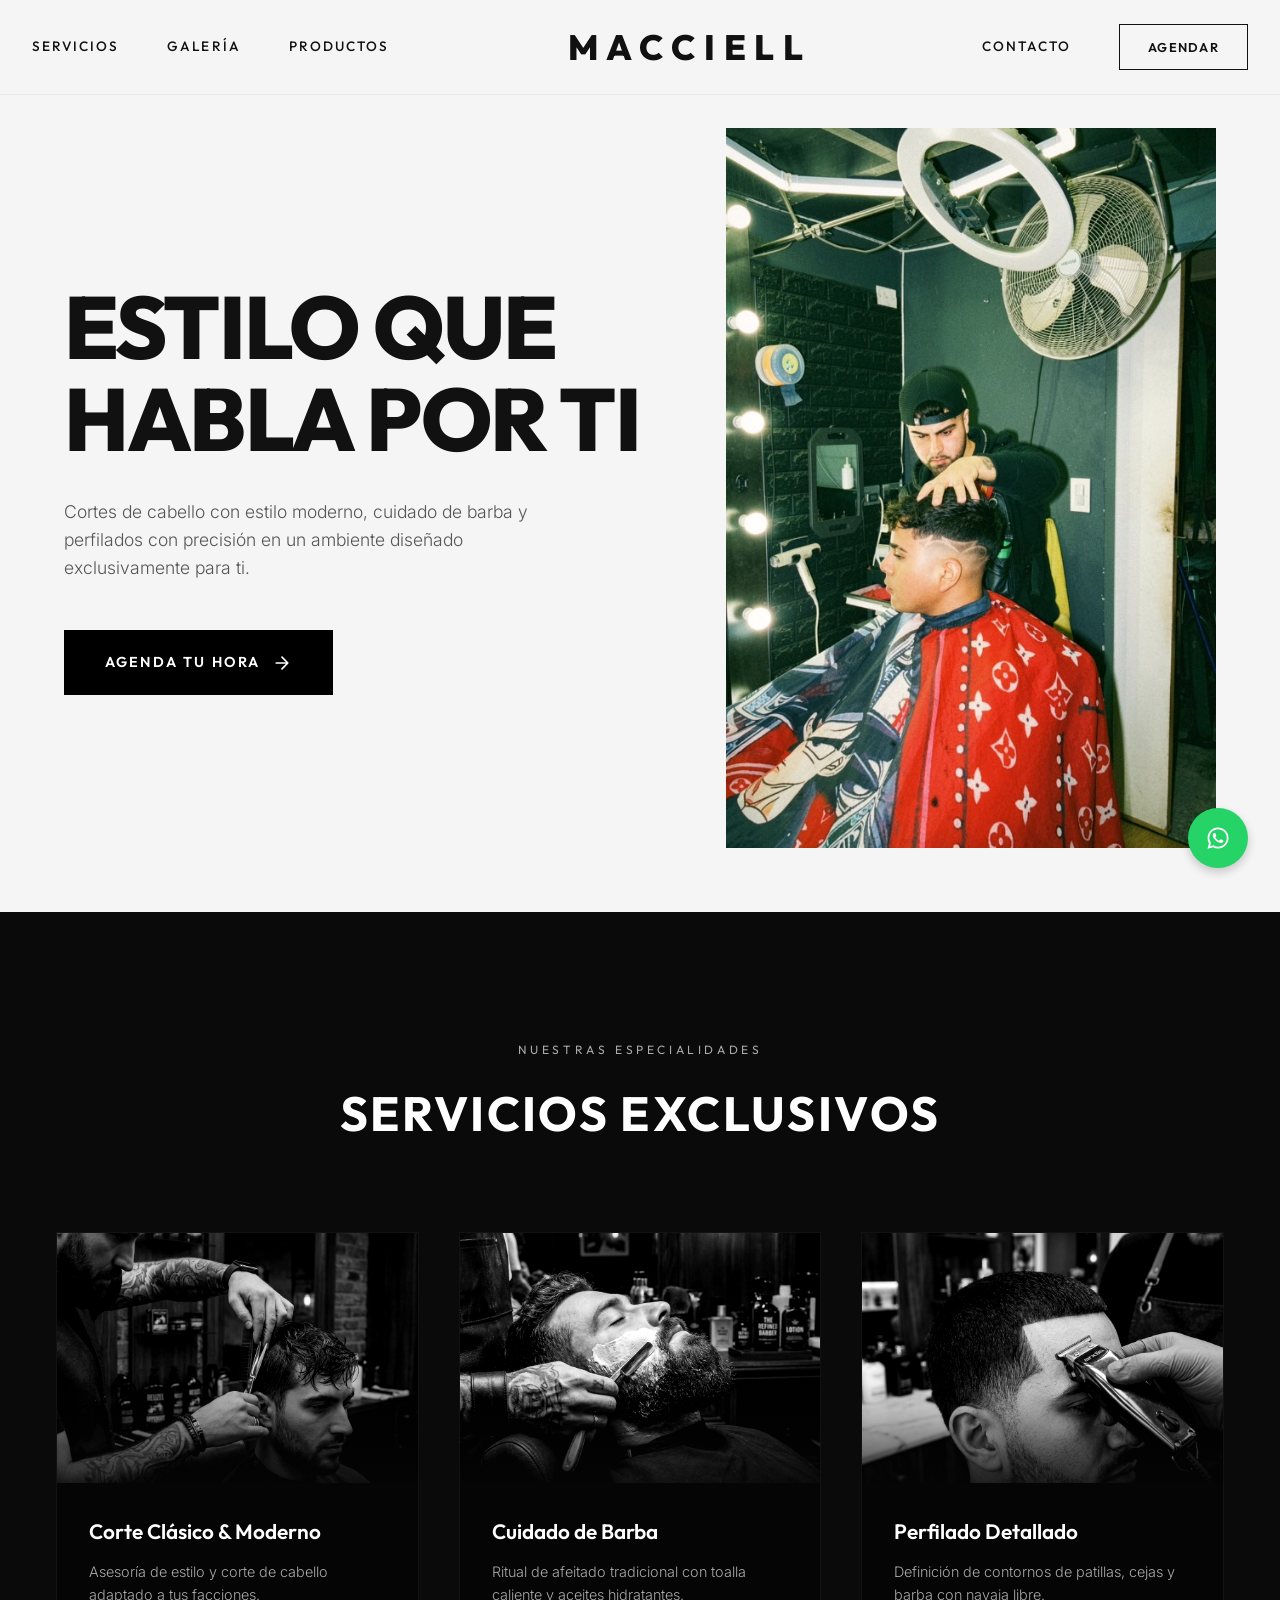
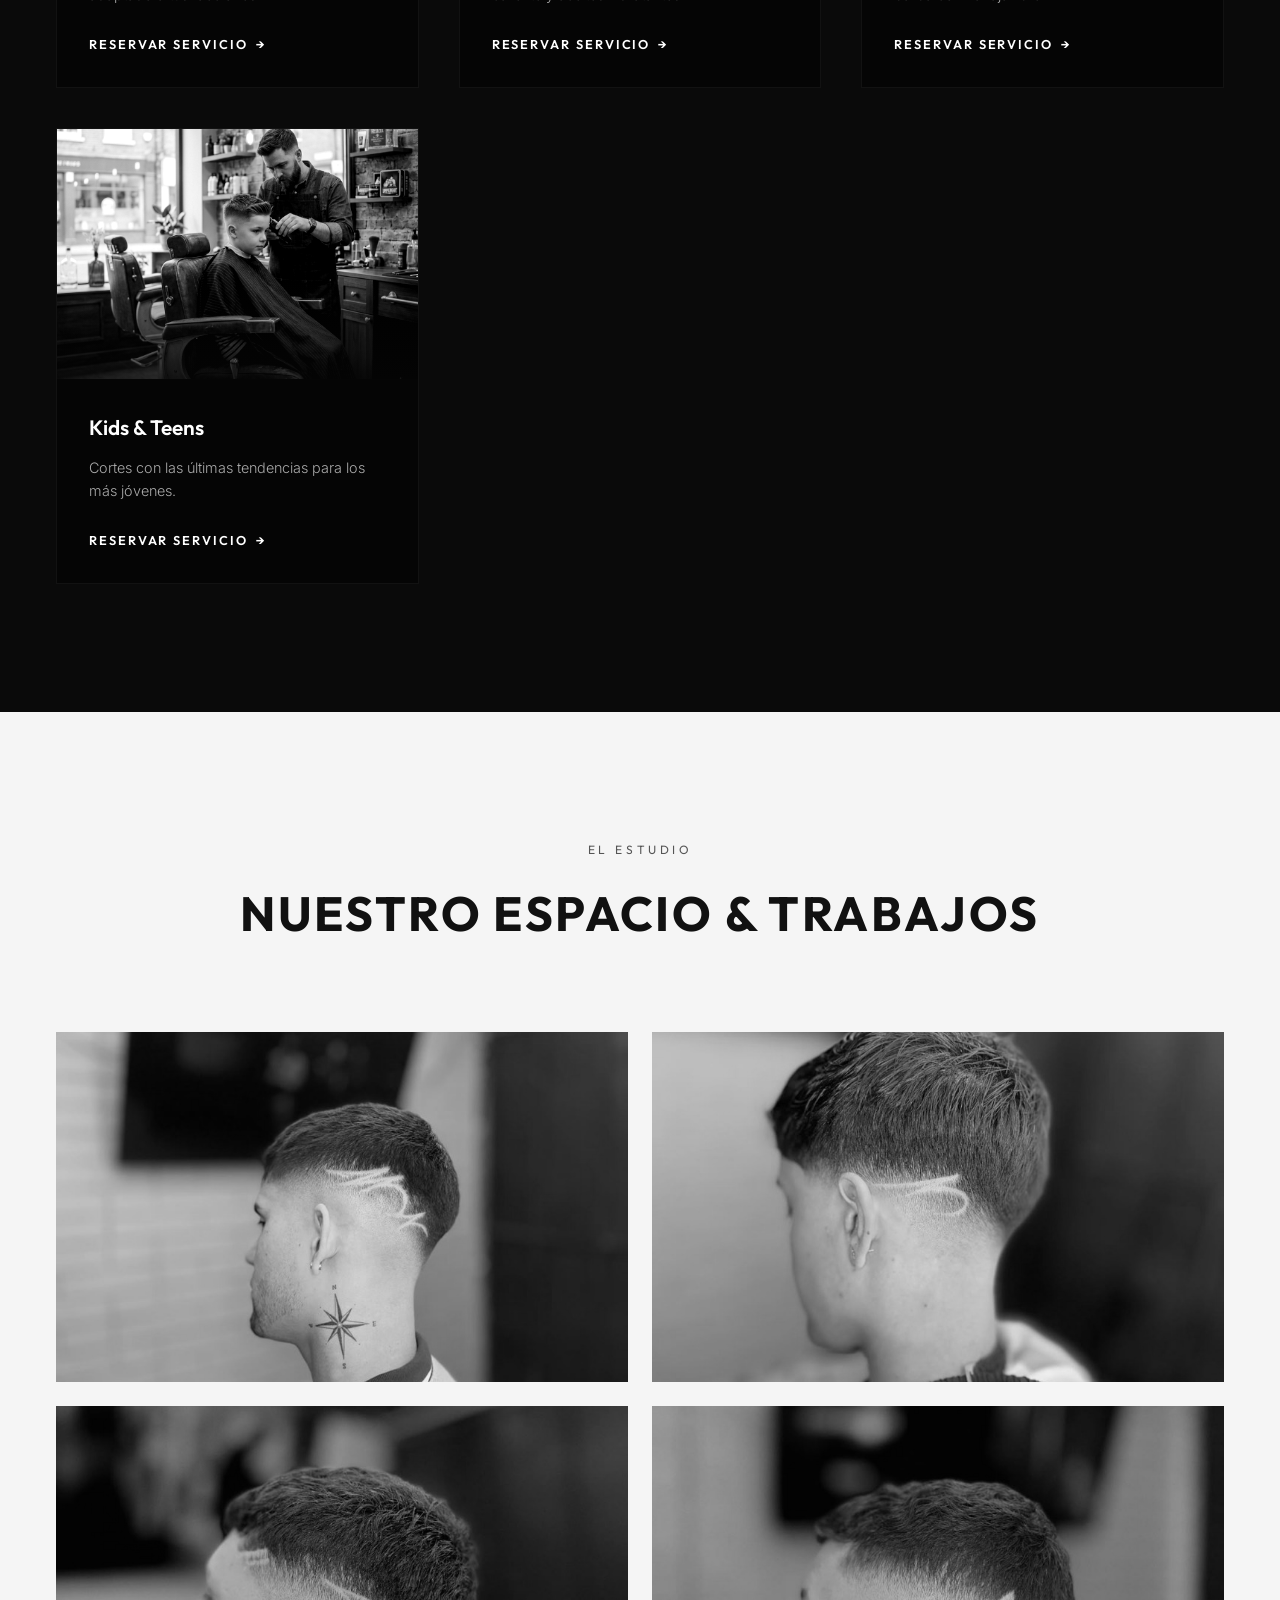
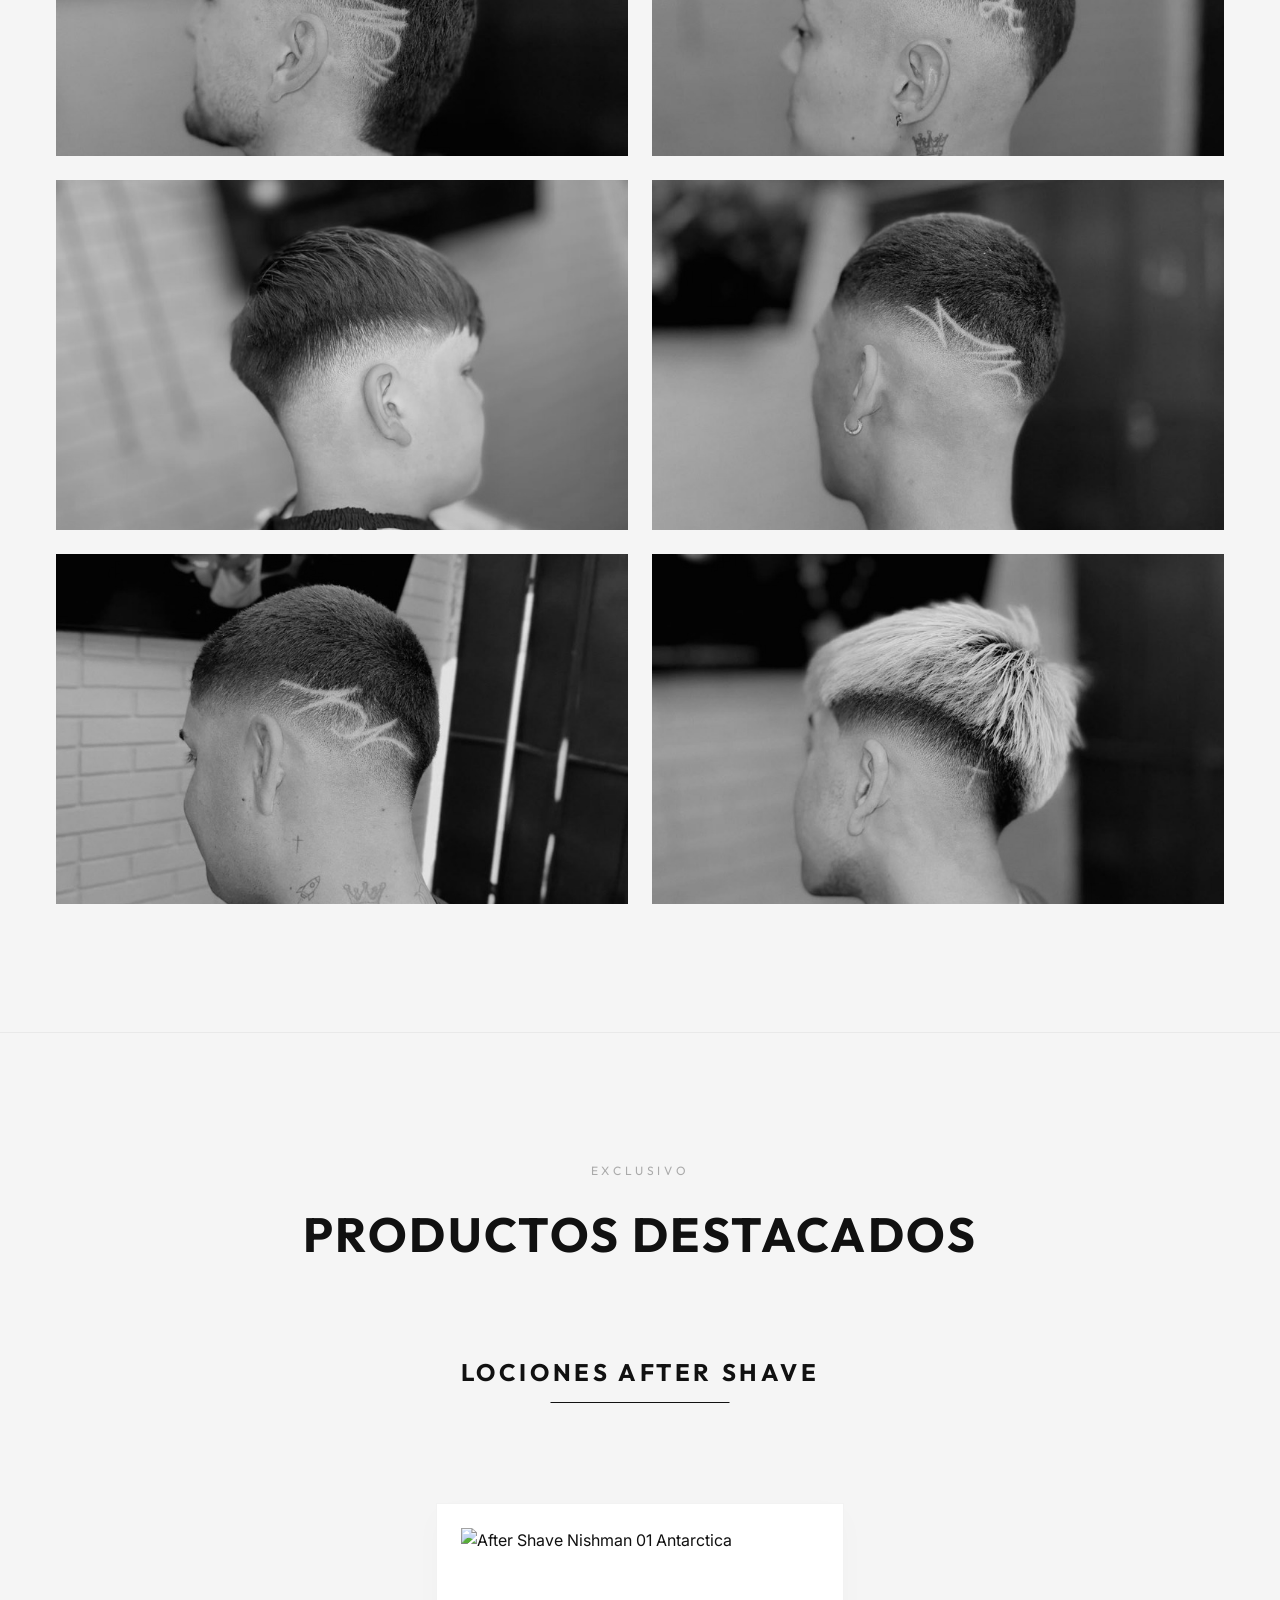
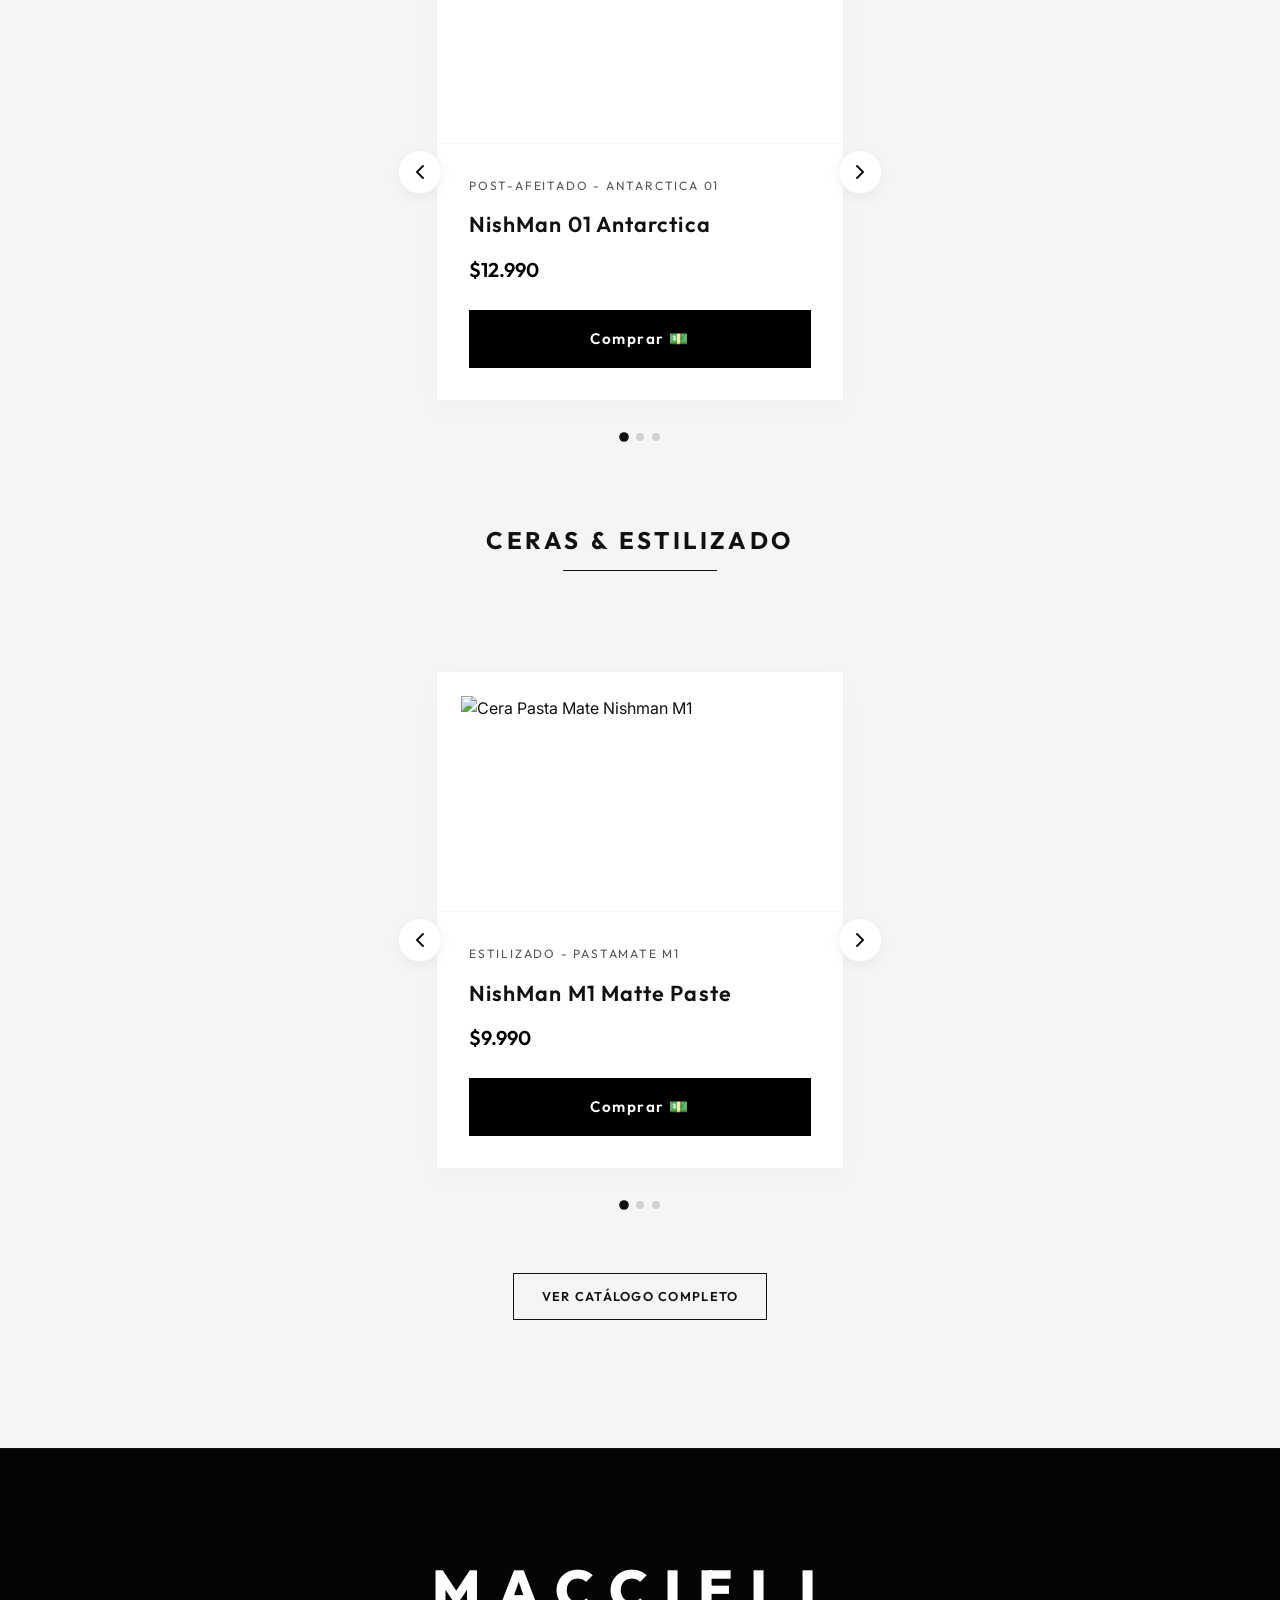
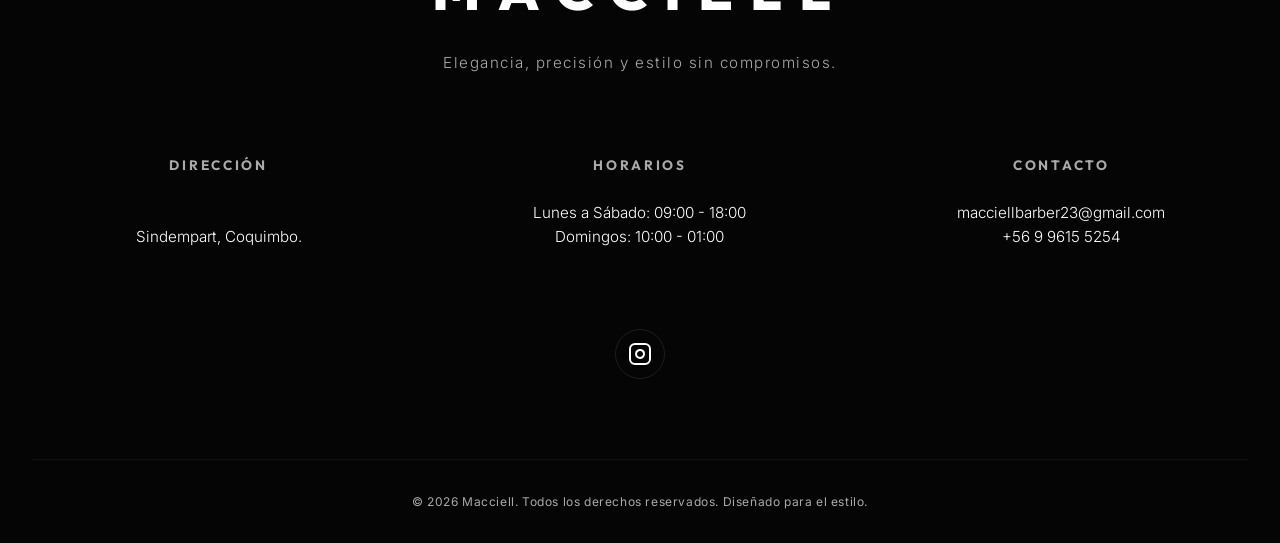
==== commit e060a26b: "Update products and landing page carousels to use the exact matching Mercado Libre CDN image URLs fo" ====
--- a/index.html
+++ b/index.html
@@ -256,13 +256,13 @@
                                 <div class="product-carousel-item">
                                     <div class="product-card">
                                         <div class="product-image-box">
-                                            <img src="assets/product_nishman_aftershave.jpg" alt="After Shave Nishman 01 Antarctica" class="product-img">
+                                            <img src="https://http2.mlstatic.com/D_Q_NP_900669-MLA110823298623_042026-N.webp" alt="After Shave Nishman 01 Antarctica" class="product-img">
                                         </div>
                                         <div class="product-info">
                                             <span class="product-category">POST-AFEITADO - ANTARCTICA 01</span>
                                             <h4 class="product-name">NishMan 01 Antarctica</h4>
                                             <p class="product-price">$12.990</p>
-                                            <a href="https://api.whatsapp.com/send?phone=56996155254&text=Hola%20Macciell%20Barber%20%F0%9F%92%88%2C%20me%20interesa%20comprar%20el%20producto%3A%20After%20Shave%20Nishman%2001%20Antarctica.%0A%0A%F0%9F%91%A4%20Mi%20Nombre%3A%0A%F0%9F%93%85%20D%C3%ADa%20de%20retiro%2Fentrega%3A%0A%F0%9F%95%90%20Hora%20de%20retiro%2Fentrega%3A" target="_blank" class="btn-solid btn-block btn-buy">Comprar 💵</a>
+                                            <a href="https://api.whatsapp.com/send?phone=56996155254&text=Hola%20Macciell%20Barber%20%F0%9F%92%88%2C%20me%20interesa%20comprar%20el%20producto%3A%20Colonia%20After%20Shave%20Nishman%2001%20Antarctica." target="_blank" class="btn-solid btn-block btn-buy">Comprar 💵</a>
                                         </div>
                                     </div>
                                 </div>
@@ -271,13 +271,13 @@
                                 <div class="product-carousel-item">
                                     <div class="product-card">
                                         <div class="product-image-box">
-                                            <img src="assets/product_nishman_aftershave_sport.png" alt="After Shave Nishman 02 Sport" class="product-img">
-                                        </div>
-                                        <div class="product-info">
-                                            <span class="product-category">POST-AFEITADO - SPORT 02</span>
-                                            <h4 class="product-name">NishMan 02 Sport</h4>
+                                            <img src="https://http2.mlstatic.com/D_Q_NP_806781-MLC89095777887_082025-N.webp" alt="After Shave Nishman 02 Storm" class="product-img">
+                                        </div>
+                                        <div class="product-info">
+                                            <span class="product-category">POST-AFEITADO - STORM 02</span>
+                                            <h4 class="product-name">NishMan 02 Storm</h4>
                                             <p class="product-price">$12.990</p>
-                                            <a href="https://api.whatsapp.com/send?phone=56996155254&text=Hola%20Macciell%20Barber%20%F0%9F%92%88%2C%20me%20interesa%20comprar%20el%20producto%3A%20After%20Shave%20Nishman%2002%20Sport.%0A%0A%F0%9F%91%A4%20Mi%20Nombre%3A%0A%F0%9F%93%85%20D%C3%ADa%20de%20retiro%2Fentrega%3A%0A%F0%9F%95%90%20Hora%20de%20retiro%2Fentrega%3A" target="_blank" class="btn-solid btn-block btn-buy">Comprar 💵</a>
+                                            <a href="https://api.whatsapp.com/send?phone=56996155254&text=Hola%20Macciell%20Barber%20%F0%9F%92%88%2C%20me%20interesa%20comprar%20el%20producto%3A%20Colonia%20After%20Shave%20Nishman%2002%20Storm." target="_blank" class="btn-solid btn-block btn-buy">Comprar 💵</a>
                                         </div>
                                     </div>
                                 </div>
@@ -286,13 +286,13 @@
                                 <div class="product-carousel-item">
                                     <div class="product-card">
                                         <div class="product-image-box">
-                                            <img src="assets/product_nishman_aftershave_volcano.png" alt="After Shave Nishman 05 Volcano" class="product-img">
-                                        </div>
-                                        <div class="product-info">
-                                            <span class="product-category">POST-AFEITADO - VOLCANO 05</span>
-                                            <h4 class="product-name">NishMan 05 Volcano</h4>
+                                            <img src="https://http2.mlstatic.com/D_Q_NP_982262-MLA109936682862_042026-N.webp" alt="After Shave Nishman 07 Gold One" class="product-img">
+                                        </div>
+                                        <div class="product-info">
+                                            <span class="product-category">POST-AFEITADO - GOLD ONE 07</span>
+                                            <h4 class="product-name">NishMan 07 Gold One</h4>
                                             <p class="product-price">$12.990</p>
-                                            <a href="https://api.whatsapp.com/send?phone=56996155254&text=Hola%20Macciell%20Barber%20%F0%9F%92%88%2C%20me%20interesa%20comprar%20el%20producto%3A%20After%20Shave%20Nishman%2005%20Volcano.%0A%0A%F0%9F%91%A4%20Mi%20Nombre%3A%0A%F0%9F%93%85%20D%C3%ADa%20de%20retiro%2Fentrega%3A%0A%F0%9F%95%90%20Hora%20de%20retiro%2Fentrega%3A" target="_blank" class="btn-solid btn-block btn-buy">Comprar 💵</a>
+                                            <a href="https://api.whatsapp.com/send?phone=56996155254&text=Hola%20Macciell%20Barber%20%F0%9F%92%88%2C%20me%20interesa%20comprar%20el%20producto%3A%20Colonia%20After%20Shave%20Nishman%2007%20Gold%20One." target="_blank" class="btn-solid btn-block btn-buy">Comprar 💵</a>
                                         </div>
                                     </div>
                                 </div>
@@ -326,13 +326,13 @@
                                 <div class="product-carousel-item">
                                     <div class="product-card">
                                         <div class="product-image-box">
-                                            <img src="assets/product_nishman_wax.jpg" alt="Cera Pasta Mate Nishman M1" class="product-img">
+                                            <img src="https://http2.mlstatic.com/D_Q_NP_610133-MLA109653784158_042026-B.webp" alt="Cera Pasta Mate Nishman M1" class="product-img">
                                         </div>
                                         <div class="product-info">
                                             <span class="product-category">ESTILIZADO - PASTAMATE M1</span>
                                             <h4 class="product-name">NishMan M1 Matte Paste</h4>
                                             <p class="product-price">$9.990</p>
-                                            <a href="https://api.whatsapp.com/send?phone=56996155254&text=Hola%20Macciell%20Barber%20%F0%9F%92%88%2C%20me%20interesa%20comprar%20el%20producto%3A%20Cera%20Pasta%20Mate%20Nishman%20M1.%0A%0A%F0%9F%91%A4%20Mi%20Nombre%3A%0A%F0%9F%93%85%20D%C3%ADa%20de%20retiro%2Fentrega%3A%0A%F0%9F%95%90%20Hora%20de%20retiro%2Fentrega%3A" target="_blank" class="btn-solid btn-block btn-buy">Comprar 💵</a>
+                                            <a href="https://api.whatsapp.com/send?phone=56996155254&text=Hola%20Macciell%20Barber%20%F0%9F%92%88%2C%20me%20interesa%20comprar%20el%20producto%3A%20Cera%20Pasta%20Mate%20Nishman%20M1." target="_blank" class="btn-solid btn-block btn-buy">Comprar 💵</a>
                                         </div>
                                     </div>
                                 </div>
@@ -341,13 +341,13 @@
                                 <div class="product-carousel-item">
                                     <div class="product-card">
                                         <div class="product-image-box">
-                                            <img src="assets/product_nishman_wax_m2.png" alt="Cera Pasta Nishman M2" class="product-img">
+                                            <img src="https://http2.mlstatic.com/D_Q_NP_980709-MLA106304033892_022026-B.webp" alt="Cera Pasta Nishman M2" class="product-img">
                                         </div>
                                         <div class="product-info">
                                             <span class="product-category">ESTILIZADO - DEFINING M2</span>
                                             <h4 class="product-name">NishMan M2 Defining Wax</h4>
                                             <p class="product-price">$9.990</p>
-                                            <a href="https://api.whatsapp.com/send?phone=56996155254&text=Hola%20Macciell%20Barber%20%F0%9F%92%88%2C%20me%20interesa%20comprar%20el%20producto%3A%20Cera%20Pasta%20Nishman%20M2.%0A%0A%F0%9F%91%A4%20Mi%20Nombre%3A%0A%F0%9F%93%85%20D%C3%ADa%20de%20retiro%2Fentrega%3A%0A%F0%9F%95%90%20Hora%20de%20retiro%2Fentrega%3A" target="_blank" class="btn-solid btn-block btn-buy">Comprar 💵</a>
+                                            <a href="https://api.whatsapp.com/send?phone=56996155254&text=Hola%20Macciell%20Barber%20%F0%9F%92%88%2C%20me%20interesa%20comprar%20el%20producto%3A%20Cera%20Pasta%20Nishman%20M2." target="_blank" class="btn-solid btn-block btn-buy">Comprar 💵</a>
                                         </div>
                                     </div>
                                 </div>
@@ -356,13 +356,13 @@
                                 <div class="product-carousel-item">
                                     <div class="product-card">
                                         <div class="product-image-box">
-                                            <img src="assets/product_nishman_wax.jpg" alt="Cera Pasta Nishman M5 Keratin" class="product-img product-color-green">
-                                        </div>
-                                        <div class="product-info">
-                                            <span class="product-category">ESTILIZADO - KERATINA M5</span>
-                                            <h4 class="product-name">NishMan M5 Keratin Wax</h4>
+                                            <img src="https://http2.mlstatic.com/D_Q_NP_794327-MLC80798814009_112024-B.webp" alt="Cera Pasta Nishman M7 Gold" class="product-img">
+                                        </div>
+                                        <div class="product-info">
+                                            <span class="product-category">ESTILIZADO - MATTE GOLD M7</span>
+                                            <h4 class="product-name">NishMan M7 Gold Wax</h4>
                                             <p class="product-price">$9.990</p>
-                                            <a href="https://api.whatsapp.com/send?phone=56996155254&text=Hola%20Macciell%20Barber%20%F0%9F%92%88%2C%20me%20interesa%20comprar%20el%20producto%3A%20Cera%20Pasta%20Nishman%20M5%20Keratin.%0A%0A%F0%9F%91%A4%20Mi%20Nombre%3A%0A%F0%9F%93%85%20D%C3%ADa%20de%20retiro%2Fentrega%3A%0A%F0%9F%95%90%20Hora%20de%20retiro%2Fentrega%3A" target="_blank" class="btn-solid btn-block btn-buy">Comprar 💵</a>
+                                            <a href="https://api.whatsapp.com/send?phone=56996155254&text=Hola%20Macciell%20Barber%20%F0%9F%92%88%2C%20me%20interesa%20comprar%20el%20producto%3A%20Cera%20Pasta%20Nishman%20M7%20Gold." target="_blank" class="btn-solid btn-block btn-buy">Comprar 💵</a>
                                         </div>
                                     </div>
                                 </div>
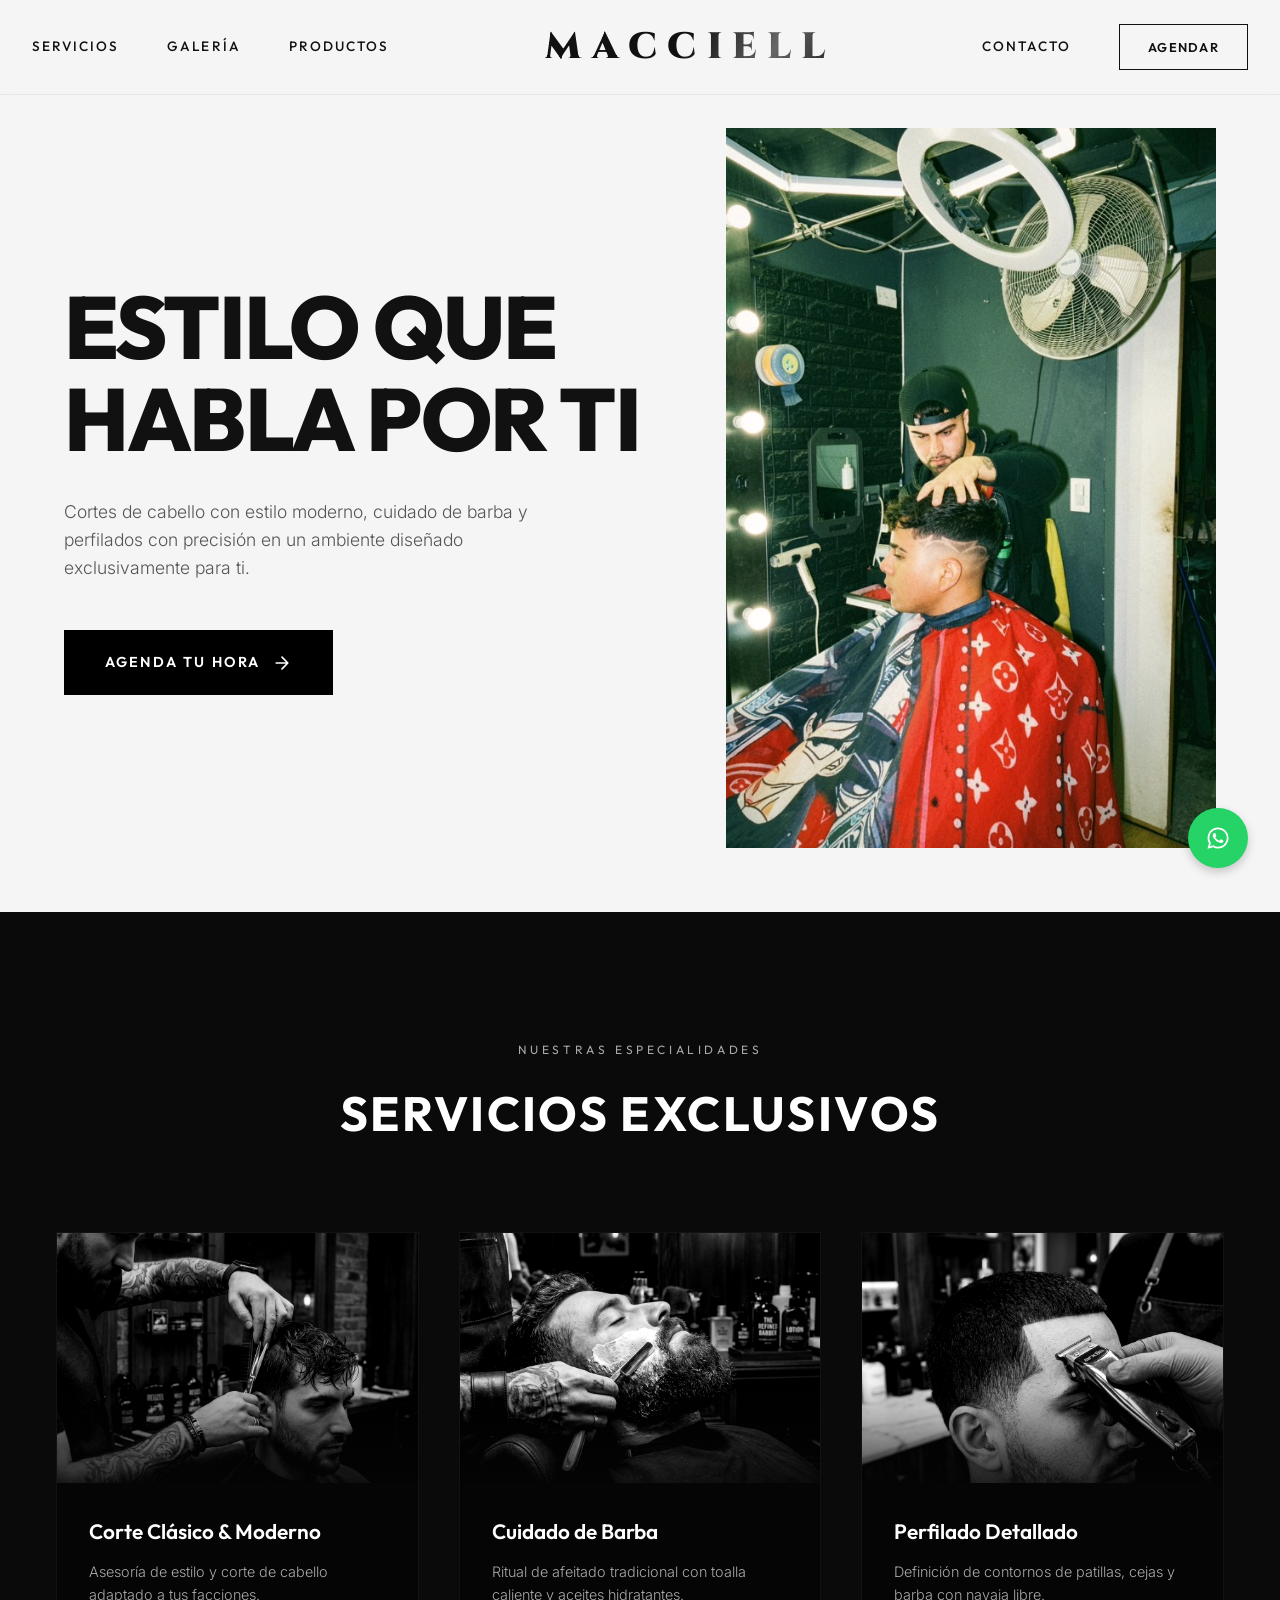
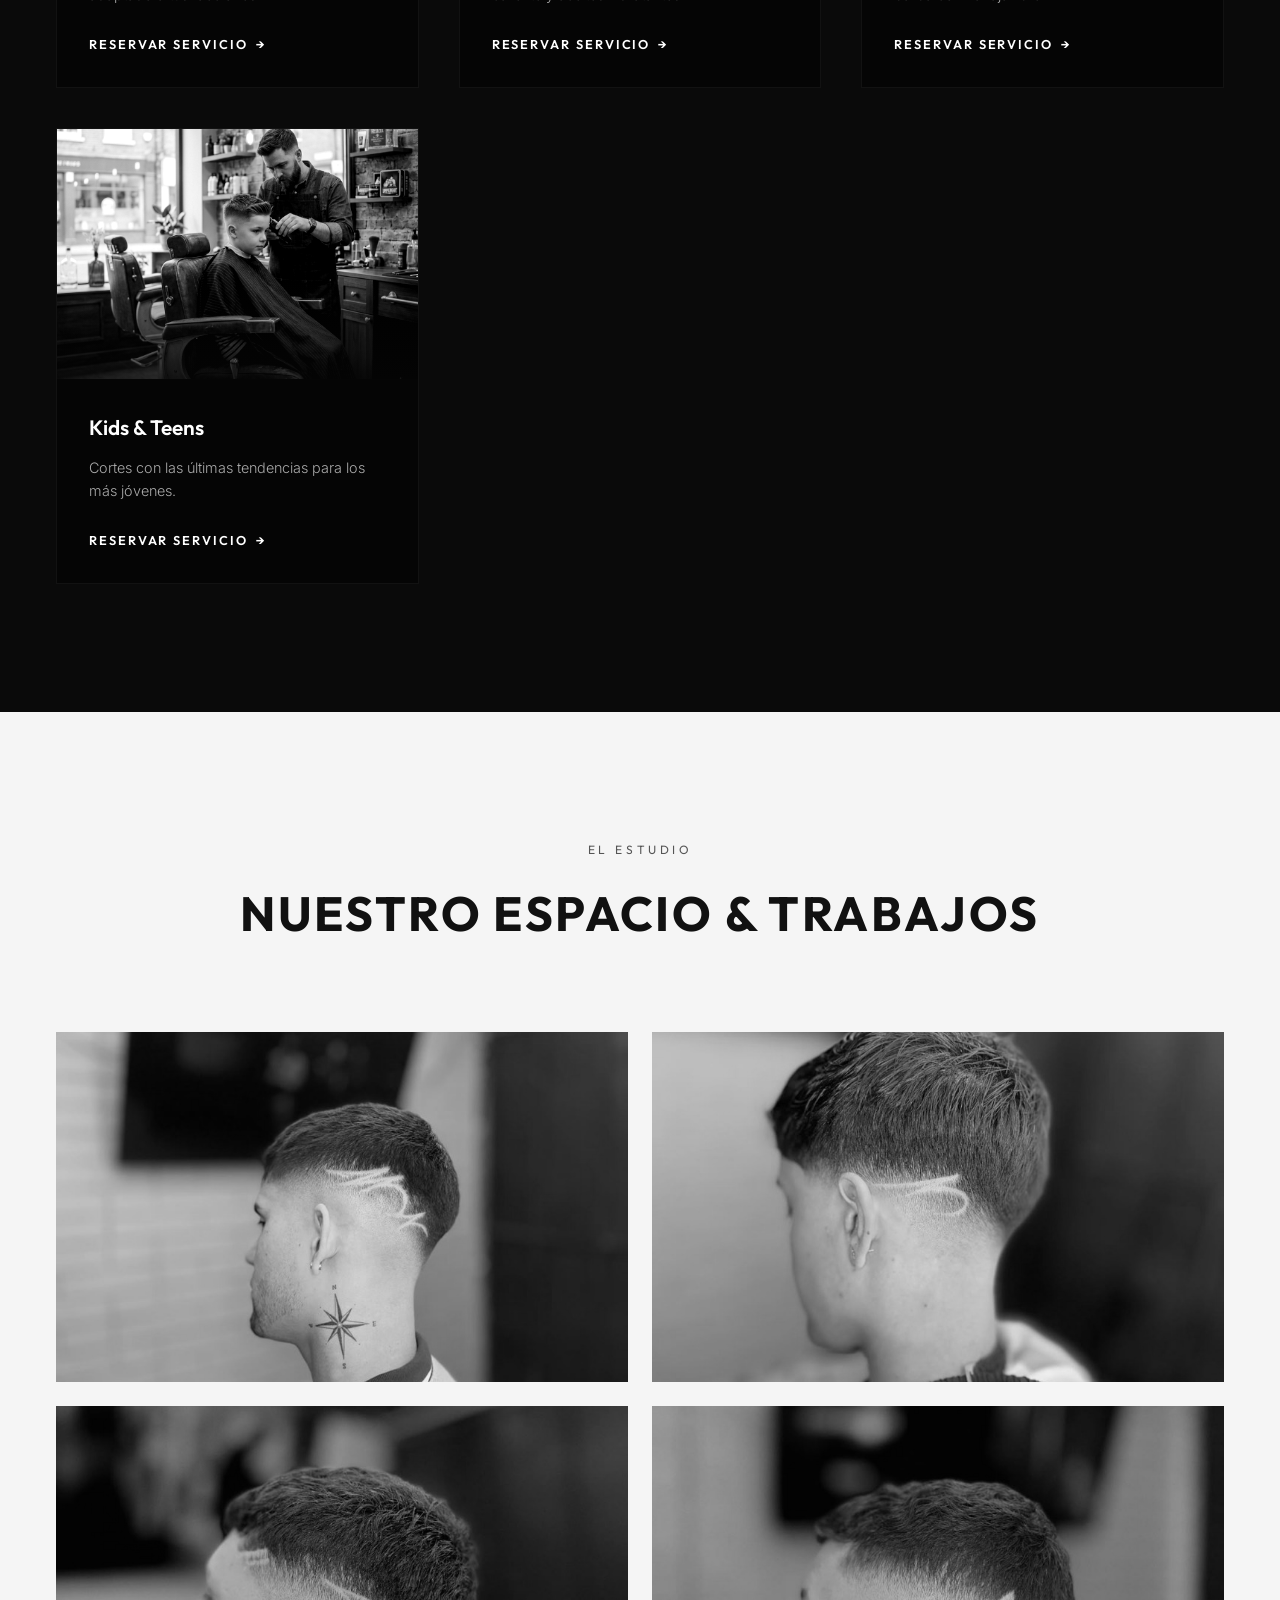
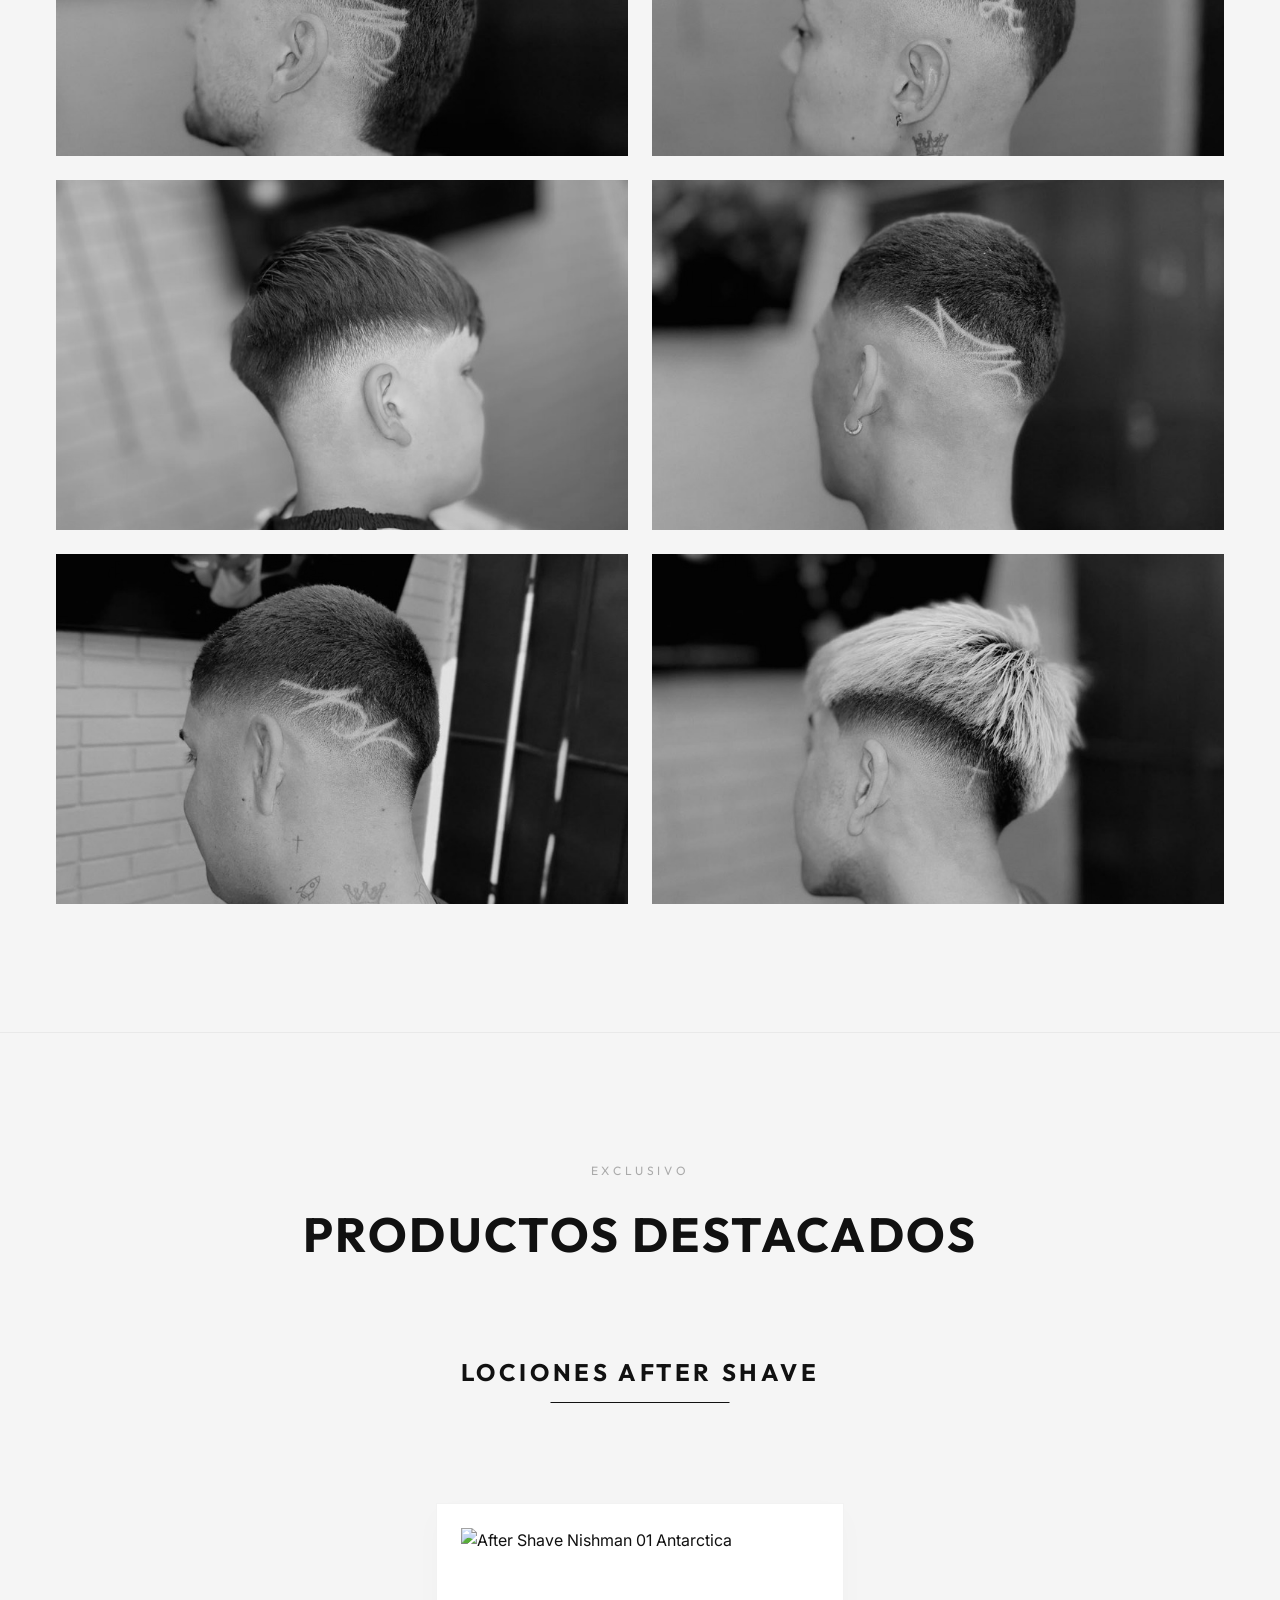
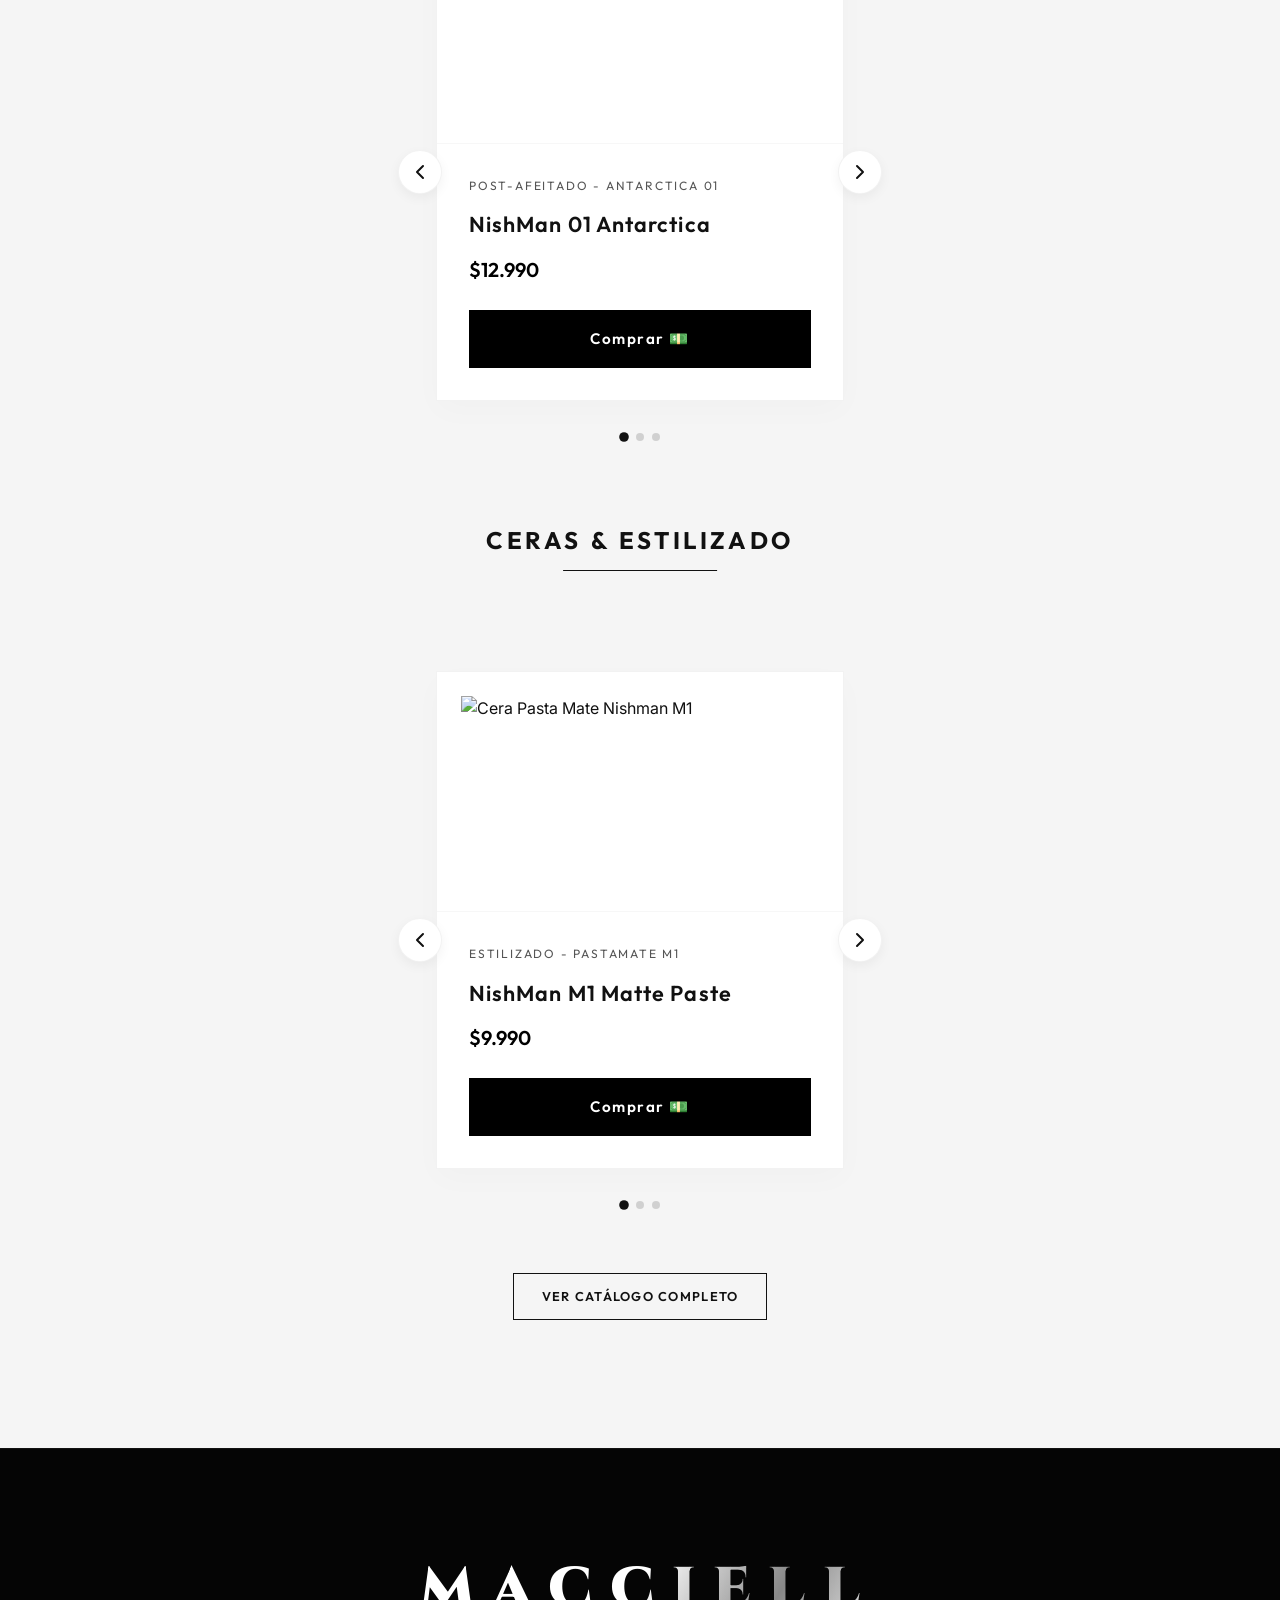
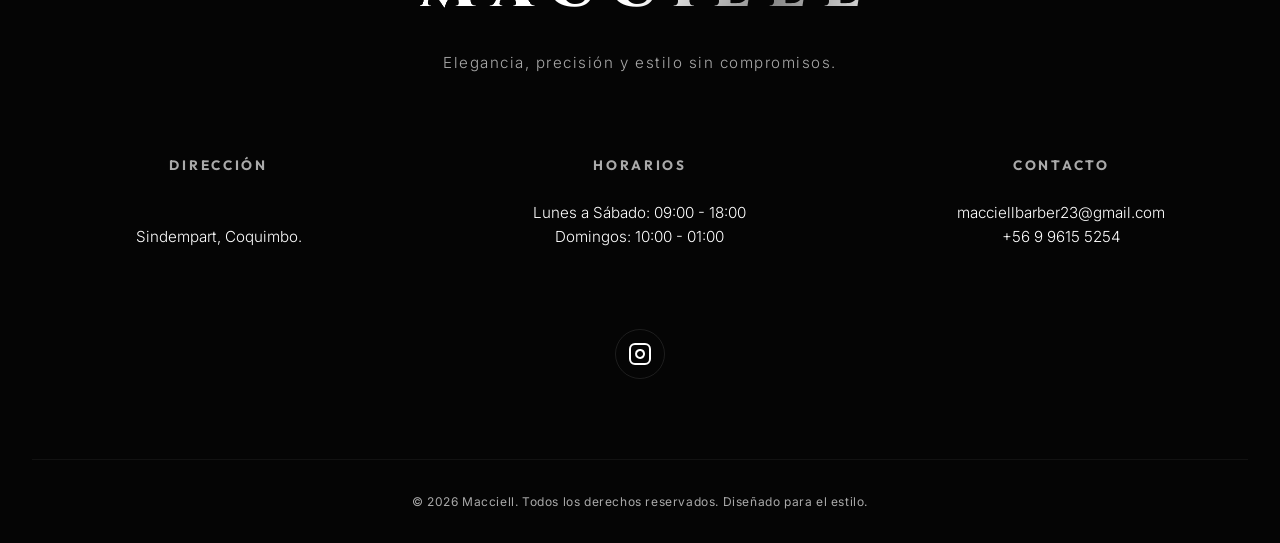
==== commit d59ef209: "Introduce Cinzel font for brand logo MACCIELL with animated liquid metallic shimmer sweep and kineti" ====
--- a/index.html
+++ b/index.html
@@ -11,7 +11,7 @@
     <link rel="preconnect" href="https://fonts.googleapis.com">
     <link rel="preconnect" href="https://fonts.gstatic.com" crossorigin>
     <link
-        href="https://fonts.googleapis.com/css2?family=Inter:wght@300;400;500;600&family=Outfit:wght@400;600;700;800&display=swap"
+        href="https://fonts.googleapis.com/css2?family=Inter:wght@300;400;500;600&family=Outfit:wght@400;600;700;800&family=Cinzel:wght@700;900&family=Syne:wght@800&display=swap"
         rel="stylesheet">
     <link rel="stylesheet" href="style.css">
 </head>
--- a/style.css
+++ b/style.css
@@ -228,20 +228,48 @@
 }
 
 .logo-text {
-    font-family: var(--font-heading);
-    font-weight: 800;
-    font-size: 2.2rem;
-    letter-spacing: 0.25em;
+    font-family: 'Cinzel', serif;
+    font-weight: 900;
+    font-size: 2.3rem;
+    letter-spacing: 0.28em;
     line-height: 1;
-    margin-right: -0.25em; /* Compensar espaciado final */
+    margin-right: -0.28em; /* Compensar espaciado final */
     text-transform: uppercase;
-    color: var(--color-text-dark);
-    transition: var(--transition-smooth);
+    display: inline-block;
+    position: relative;
+    
+    /* Efecto Metálico HD Glimmer */
+    background: linear-gradient(120deg, #111 25%, #666 40%, #111 55%, #111 100%);
+    background-size: 200% auto;
+    -webkit-background-clip: text;
+    -webkit-text-fill-color: transparent;
+    animation: shineLogo 5s linear infinite;
+    
+    transition: letter-spacing 0.5s cubic-bezier(0.16, 1, 0.3, 1), 
+                margin-right 0.5s cubic-bezier(0.16, 1, 0.3, 1),
+                transform 0.5s cubic-bezier(0.16, 1, 0.3, 1),
+                filter 0.5s ease;
+}
+
+/* Ajuste del brillo cuando el header tiene fondo oscuro (.scrolled) */
+.main-header.scrolled .logo-text {
+    background: linear-gradient(120deg, #111 25%, #777 42%, #111 58%, #111 100%);
+    background-size: 200% auto;
+    -webkit-background-clip: text;
+    -webkit-text-fill-color: transparent;
 }
 
 .logo-text:hover {
-    letter-spacing: 0.35em;
-    margin-right: -0.35em;
+    letter-spacing: 0.4em;
+    margin-right: -0.4em;
+    transform: scale(1.03);
+    filter: drop-shadow(0 2px 10px rgba(0, 0, 0, 0.1));
+}
+
+@keyframes shineLogo {
+    to {
+        background-position: 200% center;
+    }
 }
 
 /* Elementos Móviles en Header */
@@ -595,11 +623,33 @@
 }
 
 .footer-logo {
-    font-family: var(--font-heading);
+    font-family: 'Cinzel', serif;
+    font-weight: 900;
     font-size: 3.5rem;
-    font-weight: 800;
-    letter-spacing: 0.3em;
+    letter-spacing: 0.32em;
+    margin-right: -0.32em;
     margin-bottom: 1rem;
+    text-transform: uppercase;
+    display: inline-block;
+    
+    /* Glimmer Metálico Blanco/Plata */
+    background: linear-gradient(120deg, #fff 25%, #888 40%, #fff 55%, #fff 100%);
+    background-size: 200% auto;
+    -webkit-background-clip: text;
+    -webkit-text-fill-color: transparent;
+    animation: shineLogo 5s linear infinite;
+    
+    transition: letter-spacing 0.5s cubic-bezier(0.16, 1, 0.3, 1), 
+                margin-right 0.5s cubic-bezier(0.16, 1, 0.3, 1),
+                transform 0.5s cubic-bezier(0.16, 1, 0.3, 1),
+                filter 0.5s ease;
+}
+
+.footer-logo:hover {
+    letter-spacing: 0.42em;
+    margin-right: -0.42em;
+    transform: scale(1.03);
+    filter: drop-shadow(0 2px 12px rgba(255, 255, 255, 0.15));
 }
 
 .footer-tagline {
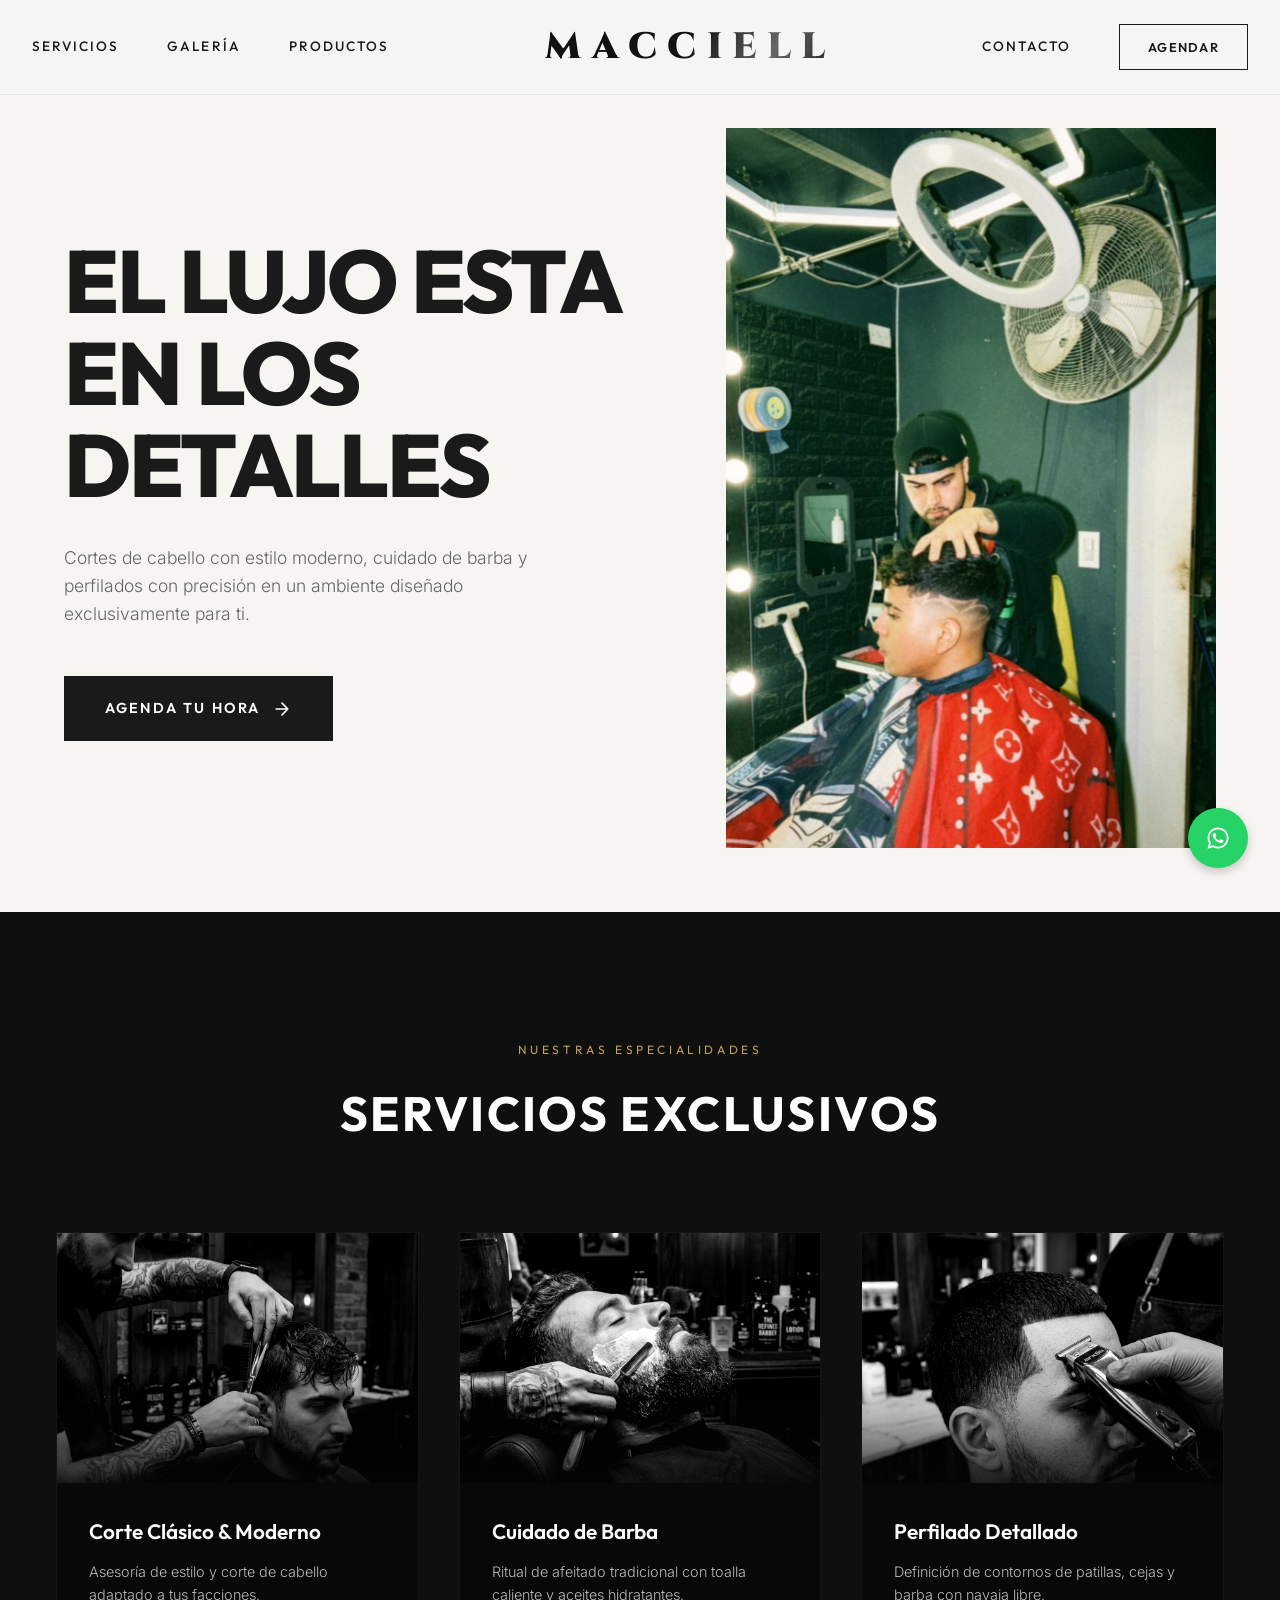
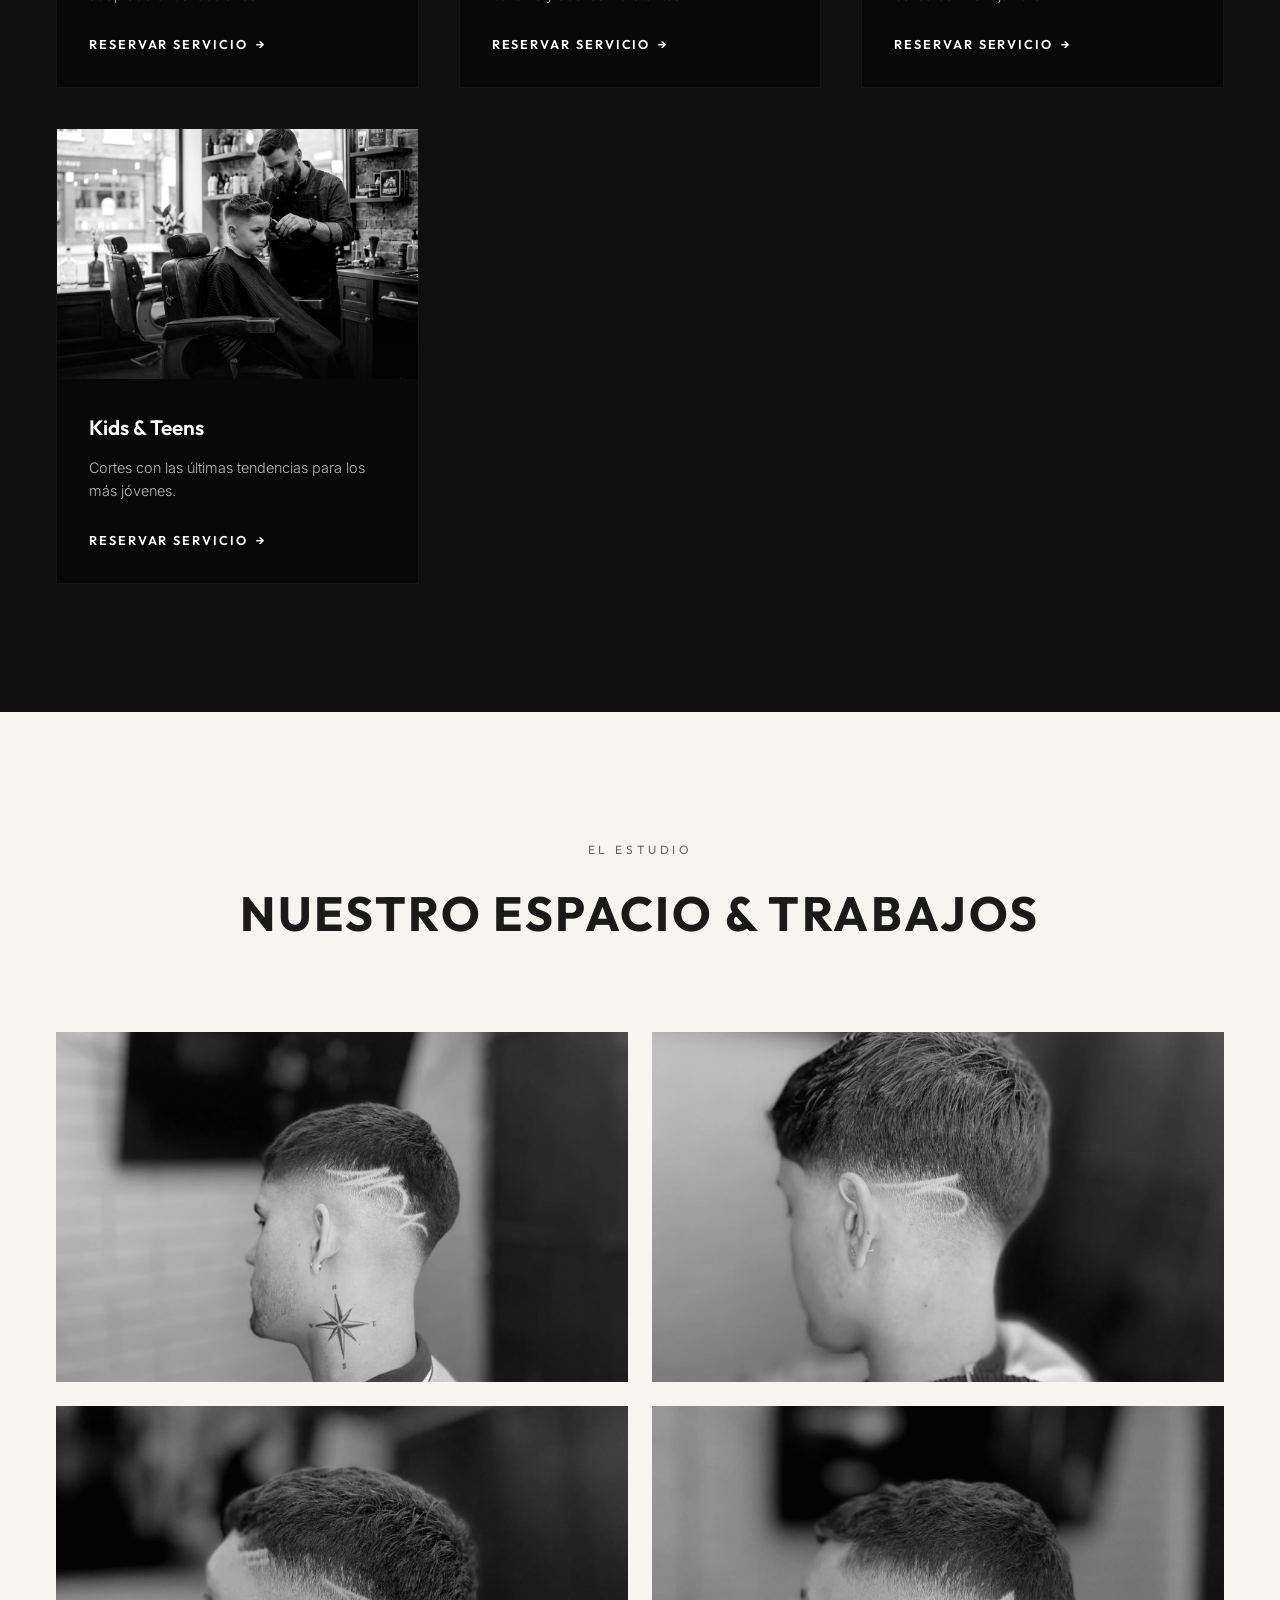
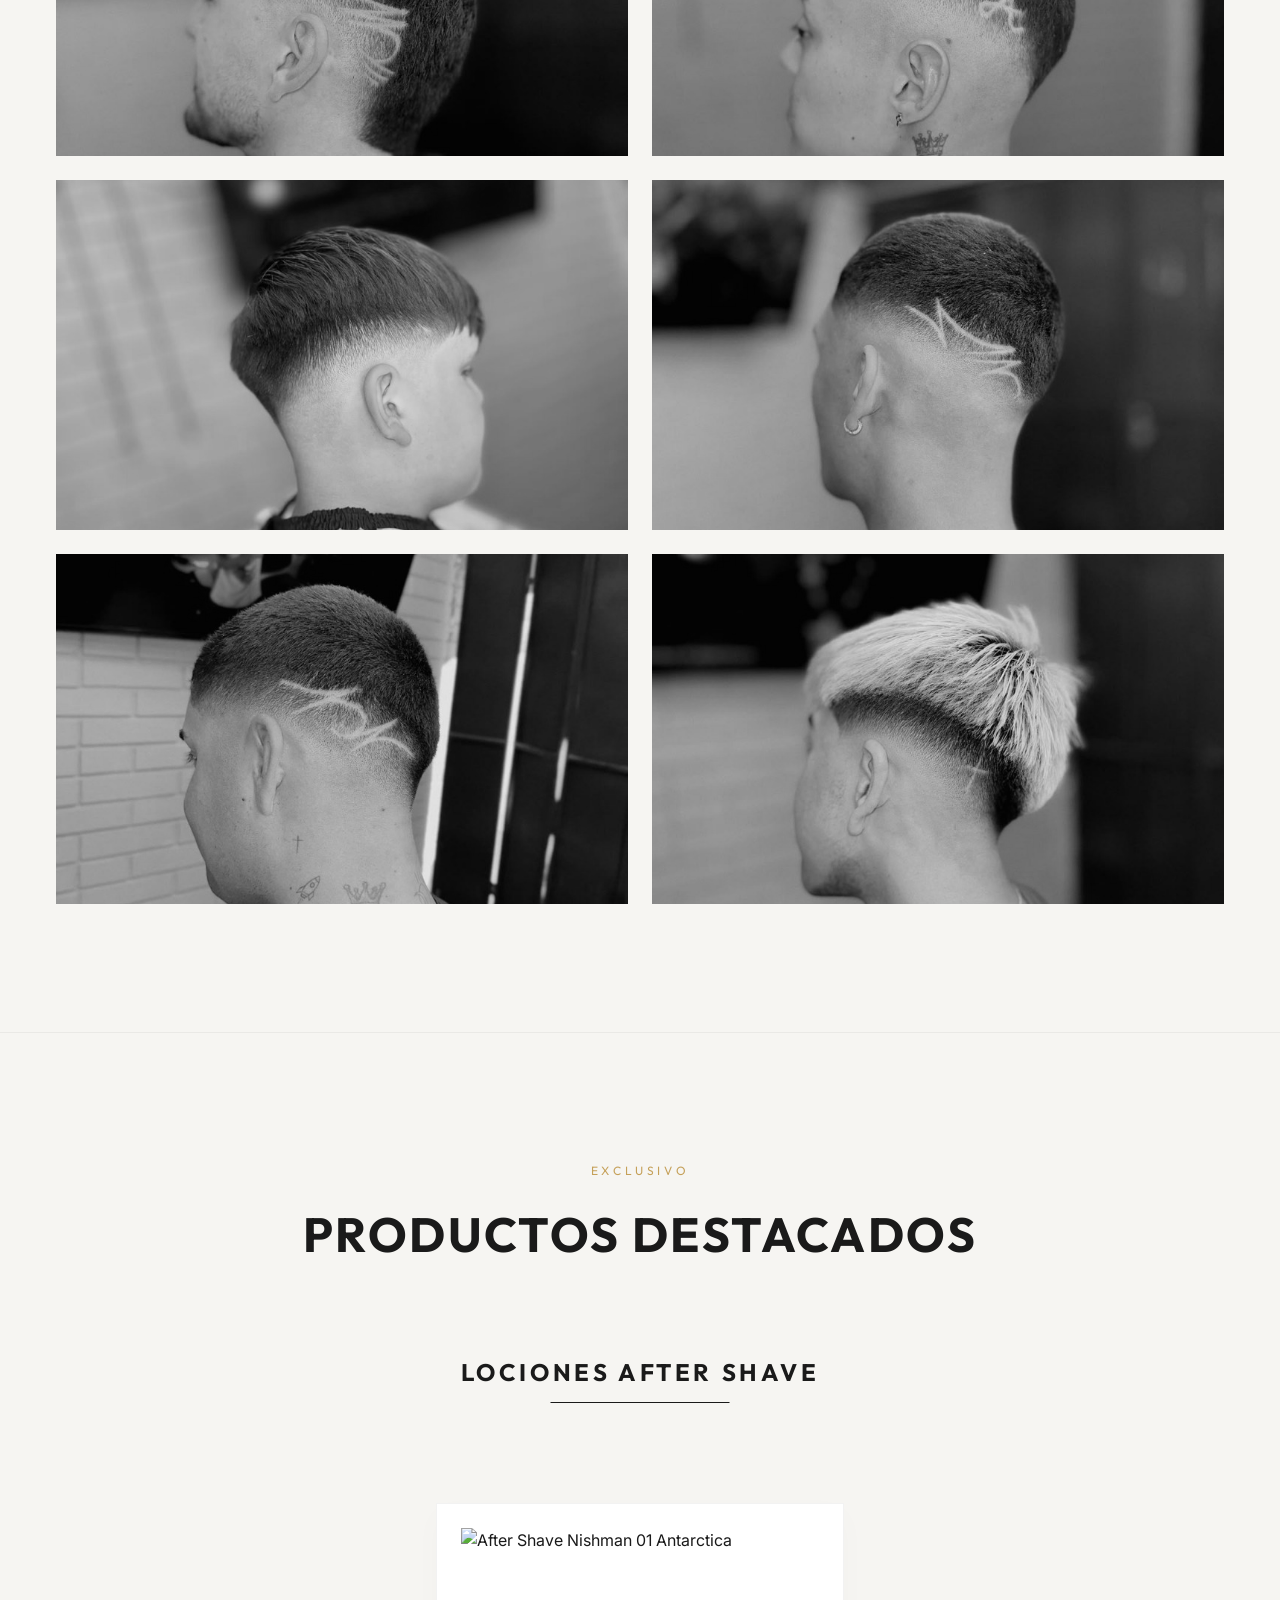
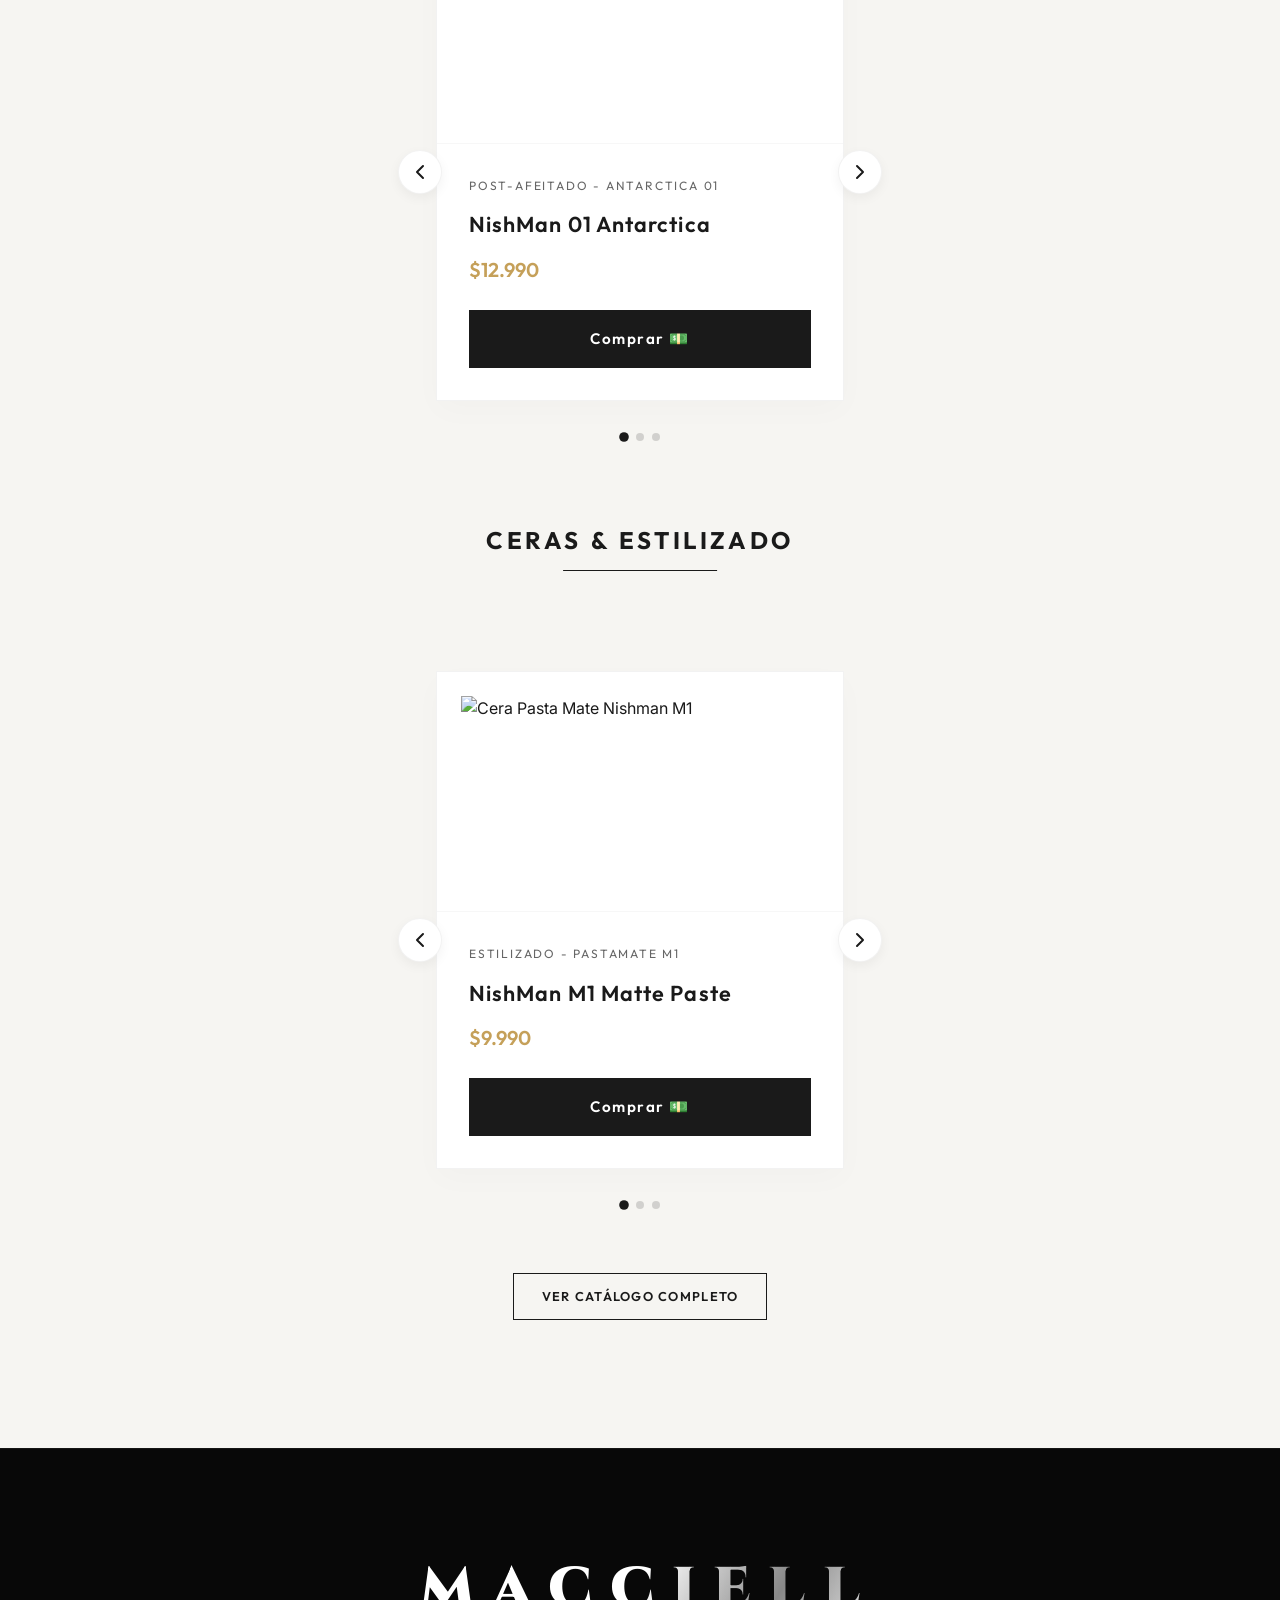
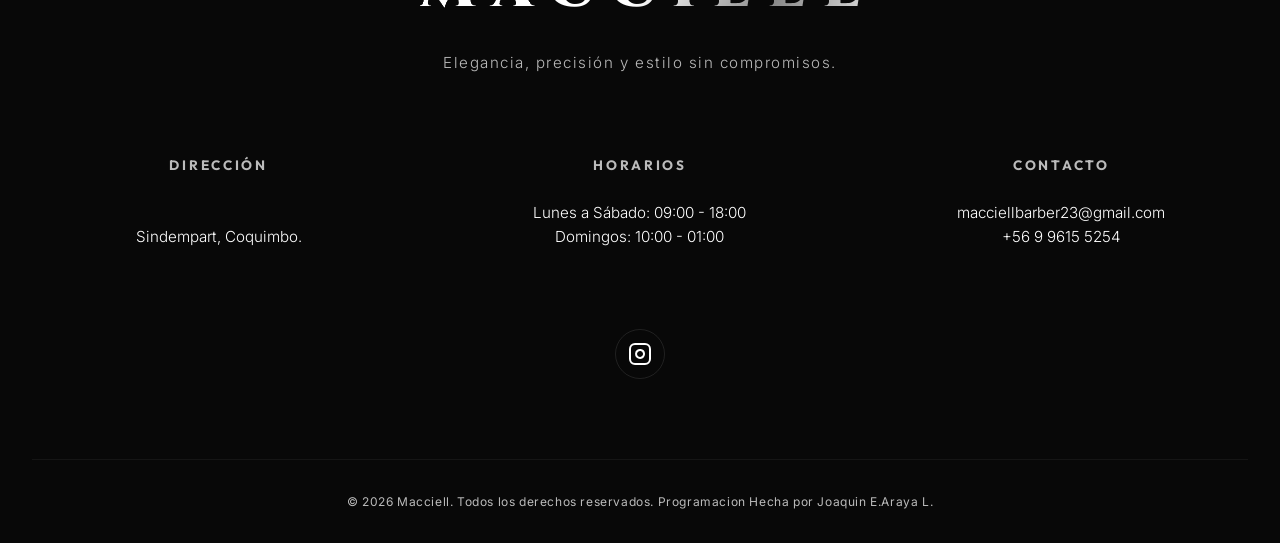
==== commit 203c57ab: "Actualizar pagina web MacciellBarber" ====
--- a/index.html
+++ b/index.html
@@ -4,7 +4,7 @@
 <head>
     <meta charset="UTF-8">
     <meta name="viewport" content="width=device-width, initial-scale=1.0">
-    <title>Macciell | El lujo esta en los detalles</title>
+    <title>Macciell | Barbero Profesional </title>
     <meta name="description"
         content="Landing page de MacciellBarber. Servicios de barbería premium, cortes clásicos, cuidado de barba y perfilados con la mayor elegancia y precisión.">
     <!-- Google Fonts: Outfit (Titulares) e Inter (Texto de cuerpo) -->
@@ -71,7 +71,7 @@
         <!-- Hero Section -->
         <section class="hero-section">
             <div class="hero-content">
-                <h1 class="hero-title animate-on-load">ESTILO QUE<br>HABLA POR TI</h1>
+                <h1 class="hero-title animate-on-load">EL LUJO ESTA<br>EN LOS DETALLES</h1>
                 <p class="hero-subtitle animate-on-load">Cortes de cabello con estilo moderno, cuidado de barba y
                     perfilados con precisión en un ambiente diseñado exclusivamente para ti.</p>
                 <div class="hero-cta animate-on-load">
@@ -245,7 +245,7 @@
                     <span class="section-subtitle">EXCLUSIVO</span>
                     <h2 class="section-title">PRODUCTOS DESTACADOS</h2>
                 </div>
-                
+
                 <!-- CATEGORÍA 1: AFTER SHAVE TEASER -->
                 <div class="category-block scroll-reveal" style="margin-top: 3rem;">
                     <h3 class="category-title">LOCIONES AFTER SHAVE</h3>
@@ -256,13 +256,15 @@
                                 <div class="product-carousel-item">
                                     <div class="product-card">
                                         <div class="product-image-box">
-                                            <img src="https://http2.mlstatic.com/D_Q_NP_900669-MLA110823298623_042026-N.webp" alt="After Shave Nishman 01 Antarctica" class="product-img">
+                                            <img src="https://http2.mlstatic.com/D_Q_NP_900669-MLA110823298623_042026-N.webp"
+                                                alt="After Shave Nishman 01 Antarctica" class="product-img">
                                         </div>
                                         <div class="product-info">
                                             <span class="product-category">POST-AFEITADO - ANTARCTICA 01</span>
                                             <h4 class="product-name">NishMan 01 Antarctica</h4>
                                             <p class="product-price">$12.990</p>
-                                            <a href="https://api.whatsapp.com/send?phone=56996155254&text=Hola%20Macciell%20Barber%20%F0%9F%92%88%2C%20me%20interesa%20comprar%20el%20producto%3A%20Colonia%20After%20Shave%20Nishman%2001%20Antarctica." target="_blank" class="btn-solid btn-block btn-buy">Comprar 💵</a>
+                                            <a href="https://api.whatsapp.com/send?phone=56996155254&text=Hola%20Macciell%20Barber%20%F0%9F%92%88%2C%20me%20interesa%20comprar%20el%20producto%3A%20Colonia%20After%20Shave%20Nishman%2001%20Antarctica."
+                                                target="_blank" class="btn-solid btn-block btn-buy">Comprar 💵</a>
                                         </div>
                                     </div>
                                 </div>
@@ -271,13 +273,15 @@
                                 <div class="product-carousel-item">
                                     <div class="product-card">
                                         <div class="product-image-box">
-                                            <img src="https://http2.mlstatic.com/D_Q_NP_806781-MLC89095777887_082025-N.webp" alt="After Shave Nishman 02 Storm" class="product-img">
+                                            <img src="https://http2.mlstatic.com/D_Q_NP_806781-MLC89095777887_082025-N.webp"
+                                                alt="After Shave Nishman 02 Storm" class="product-img">
                                         </div>
                                         <div class="product-info">
                                             <span class="product-category">POST-AFEITADO - STORM 02</span>
                                             <h4 class="product-name">NishMan 02 Storm</h4>
                                             <p class="product-price">$12.990</p>
-                                            <a href="https://api.whatsapp.com/send?phone=56996155254&text=Hola%20Macciell%20Barber%20%F0%9F%92%88%2C%20me%20interesa%20comprar%20el%20producto%3A%20Colonia%20After%20Shave%20Nishman%2002%20Storm." target="_blank" class="btn-solid btn-block btn-buy">Comprar 💵</a>
+                                            <a href="https://api.whatsapp.com/send?phone=56996155254&text=Hola%20Macciell%20Barber%20%F0%9F%92%88%2C%20me%20interesa%20comprar%20el%20producto%3A%20Colonia%20After%20Shave%20Nishman%2002%20Storm."
+                                                target="_blank" class="btn-solid btn-block btn-buy">Comprar 💵</a>
                                         </div>
                                     </div>
                                 </div>
@@ -286,25 +290,35 @@
                                 <div class="product-carousel-item">
                                     <div class="product-card">
                                         <div class="product-image-box">
-                                            <img src="https://http2.mlstatic.com/D_Q_NP_982262-MLA109936682862_042026-N.webp" alt="After Shave Nishman 07 Gold One" class="product-img">
+                                            <img src="https://http2.mlstatic.com/D_Q_NP_982262-MLA109936682862_042026-N.webp"
+                                                alt="After Shave Nishman 07 Gold One" class="product-img">
                                         </div>
                                         <div class="product-info">
                                             <span class="product-category">POST-AFEITADO - GOLD ONE 07</span>
                                             <h4 class="product-name">NishMan 07 Gold One</h4>
                                             <p class="product-price">$12.990</p>
-                                            <a href="https://api.whatsapp.com/send?phone=56996155254&text=Hola%20Macciell%20Barber%20%F0%9F%92%88%2C%20me%20interesa%20comprar%20el%20producto%3A%20Colonia%20After%20Shave%20Nishman%2007%20Gold%20One." target="_blank" class="btn-solid btn-block btn-buy">Comprar 💵</a>
+                                            <a href="https://api.whatsapp.com/send?phone=56996155254&text=Hola%20Macciell%20Barber%20%F0%9F%92%88%2C%20me%20interesa%20comprar%20el%20producto%3A%20Colonia%20After%20Shave%20Nishman%2007%20Gold%20One."
+                                                target="_blank" class="btn-solid btn-block btn-buy">Comprar 💵</a>
                                         </div>
                                     </div>
                                 </div>
                             </div>
                         </div>
-                        
+
                         <!-- Controles -->
-                        <button class="carousel-control prev" id="teaserAftershaveCarouselPrev" aria-label="Producto anterior">
-                            <svg width="24" height="24" viewBox="0 0 24 24" fill="none" stroke="currentColor" stroke-width="2" stroke-linecap="round" stroke-linejoin="round"><polyline points="15 18 9 12 15 6"></polyline></svg>
+                        <button class="carousel-control prev" id="teaserAftershaveCarouselPrev"
+                            aria-label="Producto anterior">
+                            <svg width="24" height="24" viewBox="0 0 24 24" fill="none" stroke="currentColor"
+                                stroke-width="2" stroke-linecap="round" stroke-linejoin="round">
+                                <polyline points="15 18 9 12 15 6"></polyline>
+                            </svg>
                         </button>
-                        <button class="carousel-control next" id="teaserAftershaveCarouselNext" aria-label="Producto siguiente">
-                            <svg width="24" height="24" viewBox="0 0 24 24" fill="none" stroke="currentColor" stroke-width="2" stroke-linecap="round" stroke-linejoin="round"><polyline points="9 18 15 12 9 6"></polyline></svg>
+                        <button class="carousel-control next" id="teaserAftershaveCarouselNext"
+                            aria-label="Producto siguiente">
+                            <svg width="24" height="24" viewBox="0 0 24 24" fill="none" stroke="currentColor"
+                                stroke-width="2" stroke-linecap="round" stroke-linejoin="round">
+                                <polyline points="9 18 15 12 9 6"></polyline>
+                            </svg>
                         </button>
 
                         <!-- Indicadores -->
@@ -326,13 +340,15 @@
                                 <div class="product-carousel-item">
                                     <div class="product-card">
                                         <div class="product-image-box">
-                                            <img src="https://http2.mlstatic.com/D_Q_NP_610133-MLA109653784158_042026-B.webp" alt="Cera Pasta Mate Nishman M1" class="product-img">
+                                            <img src="https://http2.mlstatic.com/D_Q_NP_610133-MLA109653784158_042026-B.webp"
+                                                alt="Cera Pasta Mate Nishman M1" class="product-img">
                                         </div>
                                         <div class="product-info">
                                             <span class="product-category">ESTILIZADO - PASTAMATE M1</span>
                                             <h4 class="product-name">NishMan M1 Matte Paste</h4>
                                             <p class="product-price">$9.990</p>
-                                            <a href="https://api.whatsapp.com/send?phone=56996155254&text=Hola%20Macciell%20Barber%20%F0%9F%92%88%2C%20me%20interesa%20comprar%20el%20producto%3A%20Cera%20Pasta%20Mate%20Nishman%20M1." target="_blank" class="btn-solid btn-block btn-buy">Comprar 💵</a>
+                                            <a href="https://api.whatsapp.com/send?phone=56996155254&text=Hola%20Macciell%20Barber%20%F0%9F%92%88%2C%20me%20interesa%20comprar%20el%20producto%3A%20Cera%20Pasta%20Mate%20Nishman%20M1."
+                                                target="_blank" class="btn-solid btn-block btn-buy">Comprar 💵</a>
                                         </div>
                                     </div>
                                 </div>
@@ -341,13 +357,15 @@
                                 <div class="product-carousel-item">
                                     <div class="product-card">
                                         <div class="product-image-box">
-                                            <img src="https://http2.mlstatic.com/D_Q_NP_980709-MLA106304033892_022026-B.webp" alt="Cera Pasta Nishman M2" class="product-img">
+                                            <img src="https://http2.mlstatic.com/D_Q_NP_980709-MLA106304033892_022026-B.webp"
+                                                alt="Cera Pasta Nishman M2" class="product-img">
                                         </div>
                                         <div class="product-info">
                                             <span class="product-category">ESTILIZADO - DEFINING M2</span>
                                             <h4 class="product-name">NishMan M2 Defining Wax</h4>
                                             <p class="product-price">$9.990</p>
-                                            <a href="https://api.whatsapp.com/send?phone=56996155254&text=Hola%20Macciell%20Barber%20%F0%9F%92%88%2C%20me%20interesa%20comprar%20el%20producto%3A%20Cera%20Pasta%20Nishman%20M2." target="_blank" class="btn-solid btn-block btn-buy">Comprar 💵</a>
+                                            <a href="https://api.whatsapp.com/send?phone=56996155254&text=Hola%20Macciell%20Barber%20%F0%9F%92%88%2C%20me%20interesa%20comprar%20el%20producto%3A%20Cera%20Pasta%20Nishman%20M2."
+                                                target="_blank" class="btn-solid btn-block btn-buy">Comprar 💵</a>
                                         </div>
                                     </div>
                                 </div>
@@ -356,25 +374,34 @@
                                 <div class="product-carousel-item">
                                     <div class="product-card">
                                         <div class="product-image-box">
-                                            <img src="https://http2.mlstatic.com/D_Q_NP_794327-MLC80798814009_112024-B.webp" alt="Cera Pasta Nishman M7 Gold" class="product-img">
+                                            <img src="https://http2.mlstatic.com/D_Q_NP_794327-MLC80798814009_112024-B.webp"
+                                                alt="Cera Pasta Nishman M7 Gold" class="product-img">
                                         </div>
                                         <div class="product-info">
                                             <span class="product-category">ESTILIZADO - MATTE GOLD M7</span>
                                             <h4 class="product-name">NishMan M7 Gold Wax</h4>
                                             <p class="product-price">$9.990</p>
-                                            <a href="https://api.whatsapp.com/send?phone=56996155254&text=Hola%20Macciell%20Barber%20%F0%9F%92%88%2C%20me%20interesa%20comprar%20el%20producto%3A%20Cera%20Pasta%20Nishman%20M7%20Gold." target="_blank" class="btn-solid btn-block btn-buy">Comprar 💵</a>
+                                            <a href="https://api.whatsapp.com/send?phone=56996155254&text=Hola%20Macciell%20Barber%20%F0%9F%92%88%2C%20me%20interesa%20comprar%20el%20producto%3A%20Cera%20Pasta%20Nishman%20M7%20Gold."
+                                                target="_blank" class="btn-solid btn-block btn-buy">Comprar 💵</a>
                                         </div>
                                     </div>
                                 </div>
                             </div>
                         </div>
-                        
+
                         <!-- Controles -->
                         <button class="carousel-control prev" id="teaserWaxCarouselPrev" aria-label="Producto anterior">
-                            <svg width="24" height="24" viewBox="0 0 24 24" fill="none" stroke="currentColor" stroke-width="2" stroke-linecap="round" stroke-linejoin="round"><polyline points="15 18 9 12 15 6"></polyline></svg>
+                            <svg width="24" height="24" viewBox="0 0 24 24" fill="none" stroke="currentColor"
+                                stroke-width="2" stroke-linecap="round" stroke-linejoin="round">
+                                <polyline points="15 18 9 12 15 6"></polyline>
+                            </svg>
                         </button>
-                        <button class="carousel-control next" id="teaserWaxCarouselNext" aria-label="Producto siguiente">
-                            <svg width="24" height="24" viewBox="0 0 24 24" fill="none" stroke="currentColor" stroke-width="2" stroke-linecap="round" stroke-linejoin="round"><polyline points="9 18 15 12 9 6"></polyline></svg>
+                        <button class="carousel-control next" id="teaserWaxCarouselNext"
+                            aria-label="Producto siguiente">
+                            <svg width="24" height="24" viewBox="0 0 24 24" fill="none" stroke="currentColor"
+                                stroke-width="2" stroke-linecap="round" stroke-linejoin="round">
+                                <polyline points="9 18 15 12 9 6"></polyline>
+                            </svg>
                         </button>
 
                         <!-- Indicadores -->
@@ -433,7 +460,7 @@
             </div>
 
             <div class="footer-bottom">
-                <p>&copy; 2026 Macciell. Todos los derechos reservados. Diseñado para el estilo.</p>
+                <p>&copy; 2026 Macciell. Todos los derechos reservados. Programacion Hecha por Joaquin E.Araya L.</p>
             </div>
         </div>
     </footer>
--- a/style.css
+++ b/style.css
@@ -5,17 +5,23 @@
 /* Variables y Variables de Diseño */
 :root {
     /* Paleta de Colores */
-    --color-bg-light: #f5f5f5;      /* Gris muy claro (fondo principal) */
+    --color-bg-light: #f6f5f2;      /* Gris cálido muy claro (fondo principal) */
     --color-bg-white: #ffffff;      /* Blanco puro */
-    --color-bg-dark: #0a0a0a;       /* Negro profundo */
-    --color-bg-darker: #050505;     /* Negro absoluto para contrastes */
+    --color-bg-dark: #0f0f0f;       /* Negro profundo suave */
+    --color-bg-darker: #080808;     /* Negro absoluto para contrastes */
     
-    --color-text-dark: #111111;     /* Negro profundo para texto */
-    --color-text-muted: #555555;    /* Gris medio para descripciones */
+    --color-text-dark: #1a1a1a;     /* Negro suave para texto */
+    --color-text-muted: #666666;    /* Gris medio para descripciones */
     --color-text-light: #ffffff;    /* Blanco para textos sobre oscuro */
-    --color-text-light-muted: #aaaaaa; /* Gris claro sobre oscuro */
-
-    --color-accent: #000000;
+    --color-text-light-muted: #bbbbbb; /* Gris claro sobre oscuro */
+
+    /* Acentos de Lujo (Oro / Champagne) */
+    --color-accent: #1a1a1a;
+    --color-gold: #c5a059;          /* Oro cálido satinado */
+    --color-gold-hover: #ab8641;    /* Oro oscuro para hover */
+    --color-gold-light: #f7f3eb;    /* Fondo oro muy diluido */
+    --color-gold-glow: rgba(197, 160, 89, 0.2);
+    
     --color-whatsapp: #25D366;
     --color-whatsapp-hover: #20ba59;
 
@@ -101,15 +107,15 @@
     left: 0;
     width: 100%;
     height: 100%;
-    background-color: var(--color-bg-white);
+    background-color: var(--color-gold);
     transform: translateY(100%);
     transition: var(--transition-smooth);
     z-index: -1;
 }
 
 .btn-solid:hover {
-    color: var(--color-text-dark);
-    border-color: var(--color-accent);
+    color: var(--color-text-light);
+    border-color: var(--color-gold);
 }
 
 .btn-solid:hover::before {
@@ -141,8 +147,9 @@
 }
 
 .btn-outline:hover {
-    background-color: var(--color-accent);
+    background-color: var(--color-gold);
     color: var(--color-text-light);
+    border-color: var(--color-gold);
 }
 
 .btn-outline.btn-sm {
@@ -212,7 +219,7 @@
     left: 0;
     width: 0;
     height: 1px;
-    background-color: var(--color-text-dark);
+    background-color: var(--color-gold);
     transition: var(--transition-smooth);
 }
 
@@ -398,10 +405,11 @@
 
 .hero-image {
     width: 100%;
-    height: 100%;
+    height: 115%; /* Un poco más alto para soportar el desplazamiento de parallax */
     object-fit: cover;
     filter: grayscale(10%) contrast(105%);
-    transition: var(--transition-smooth);
+    transition: filter 0.4s ease;
+    will-change: transform;
 }
 
 .hero-image-wrapper:hover .hero-image {
@@ -433,7 +441,7 @@
     font-family: var(--font-heading);
     font-size: 0.75rem;
     letter-spacing: 0.3em;
-    color: var(--color-text-light-muted);
+    color: var(--color-gold);
     text-transform: uppercase;
     display: block;
     margin-bottom: 1rem;
@@ -1031,7 +1039,7 @@
     font-family: var(--font-heading);
     font-size: 1.25rem;
     font-weight: 600;
-    color: var(--color-accent);
+    color: var(--color-gold);
     margin-bottom: 1.5rem;
     margin-top: auto;
 }
@@ -1231,3 +1239,18 @@
         right: 5px;
     }
 }
+
+/* Efectos de Revelado Escalonado (Stagger Reveal) */
+.services-grid .service-card:nth-child(1) { transition-delay: 0.05s; }
+.services-grid .service-card:nth-child(2) { transition-delay: 0.15s; }
+.services-grid .service-card:nth-child(3) { transition-delay: 0.25s; }
+.services-grid .service-card:nth-child(4) { transition-delay: 0.35s; }
+
+.gallery-grid .gallery-item:nth-child(1) { transition-delay: 0.05s; }
+.gallery-grid .gallery-item:nth-child(2) { transition-delay: 0.15s; }
+.gallery-grid .gallery-item:nth-child(3) { transition-delay: 0.25s; }
+.gallery-grid .gallery-item:nth-child(4) { transition-delay: 0.35s; }
+.gallery-grid .gallery-item:nth-child(5) { transition-delay: 0.45s; }
+.gallery-grid .gallery-item:nth-child(6) { transition-delay: 0.55s; }
+.gallery-grid .gallery-item:nth-child(7) { transition-delay: 0.65s; }
+.gallery-grid .gallery-item:nth-child(8) { transition-delay: 0.75s; }
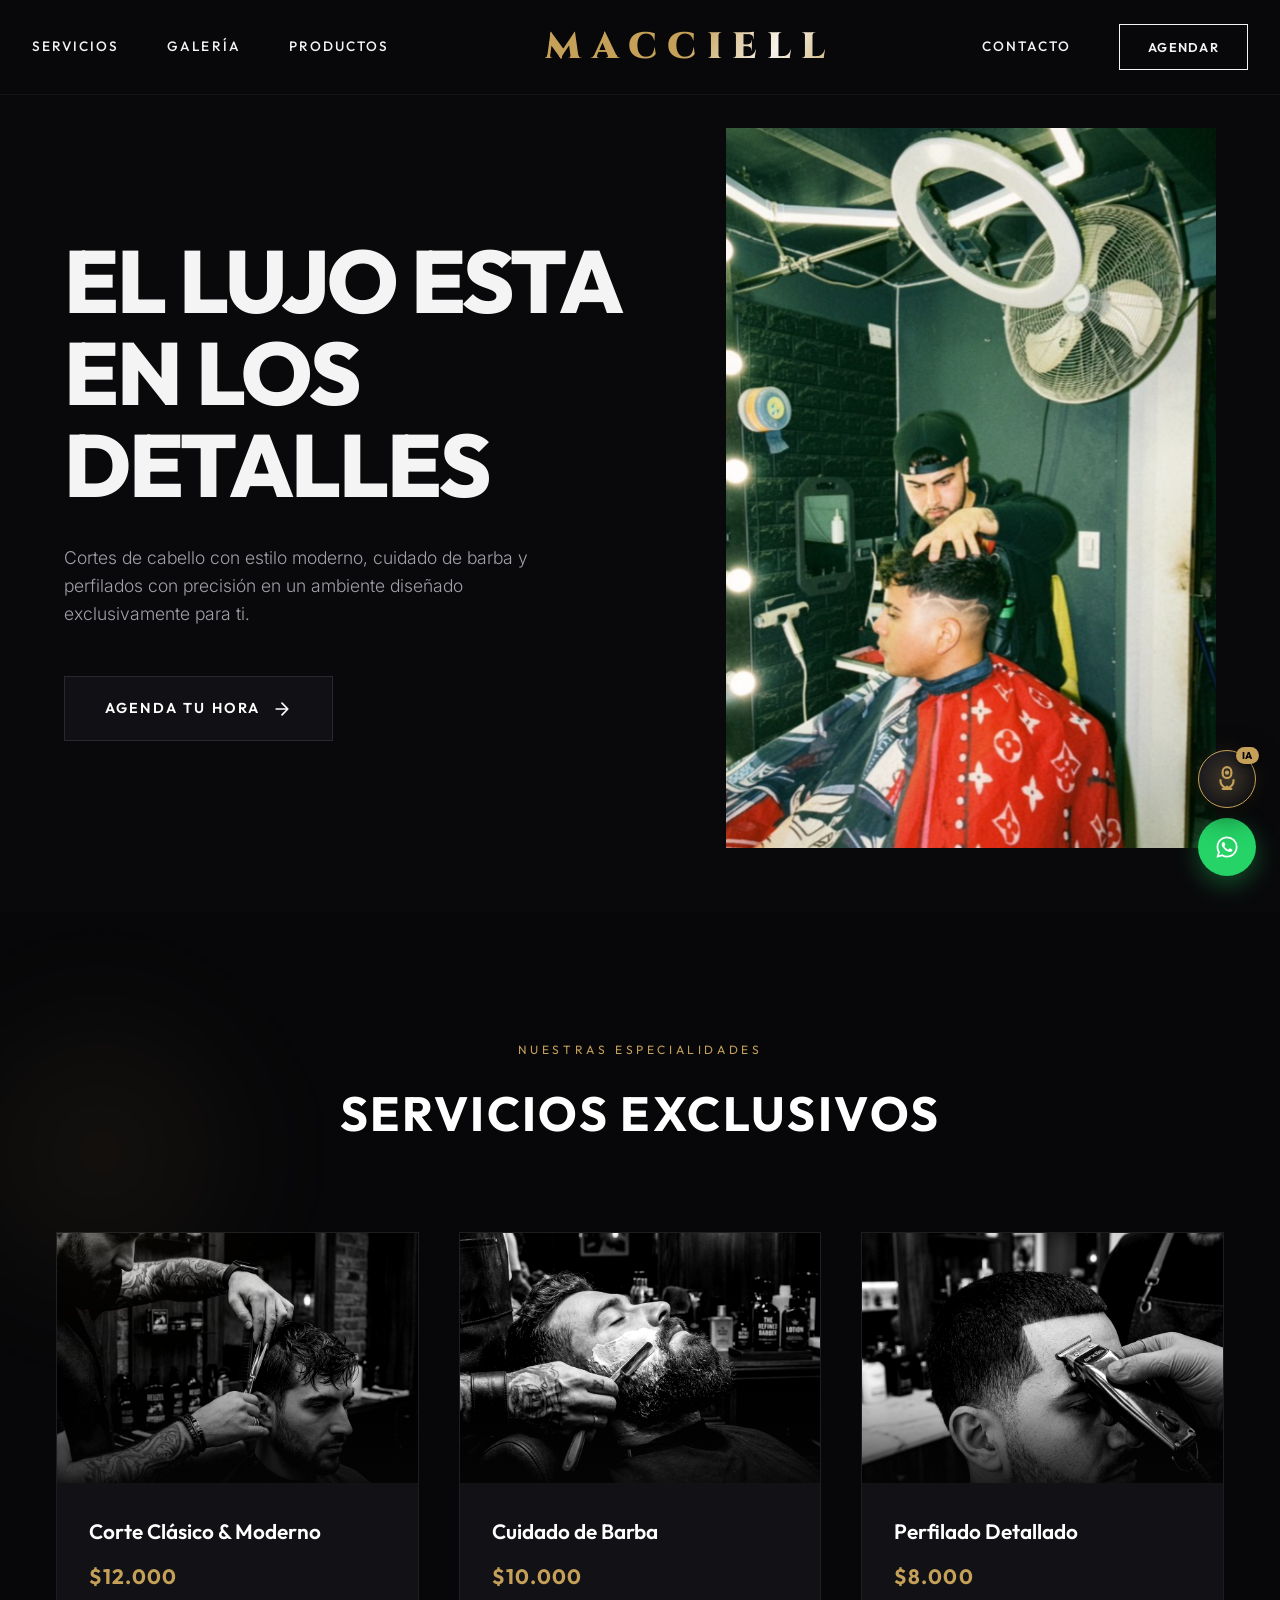
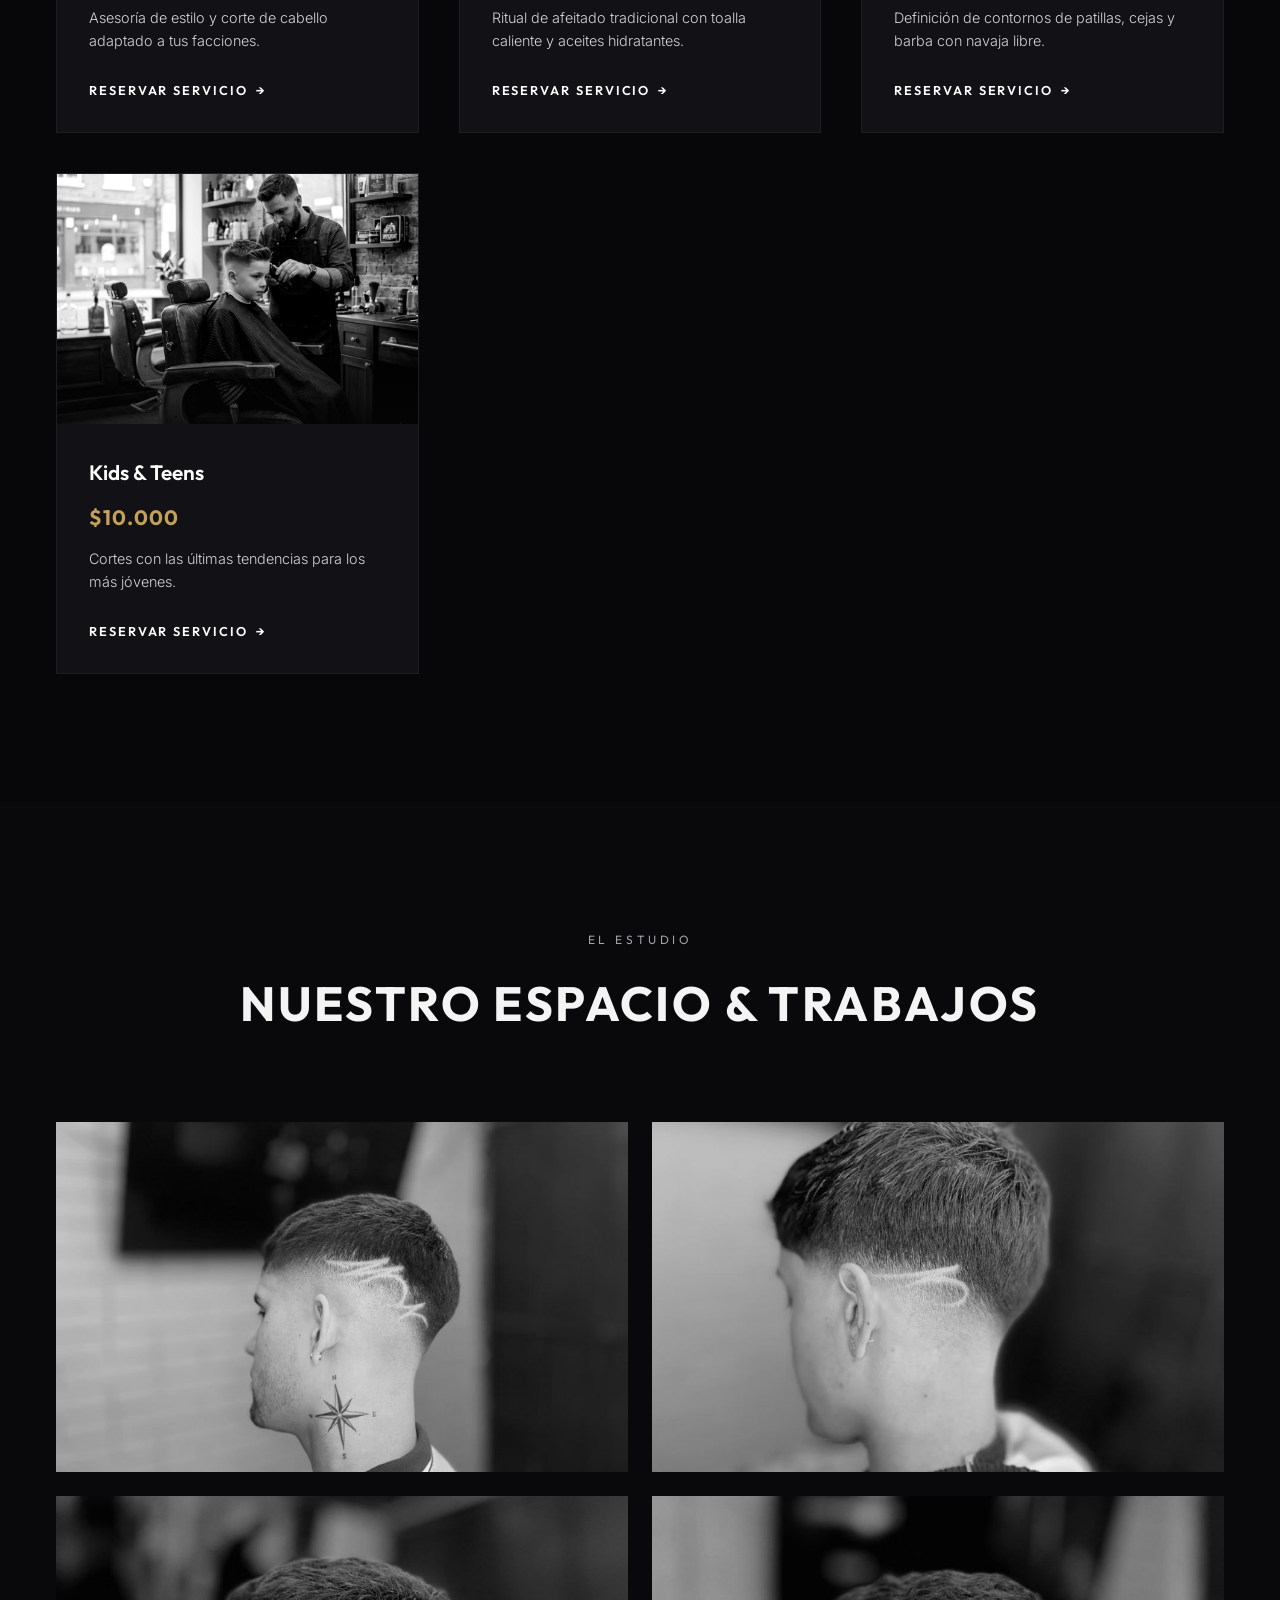
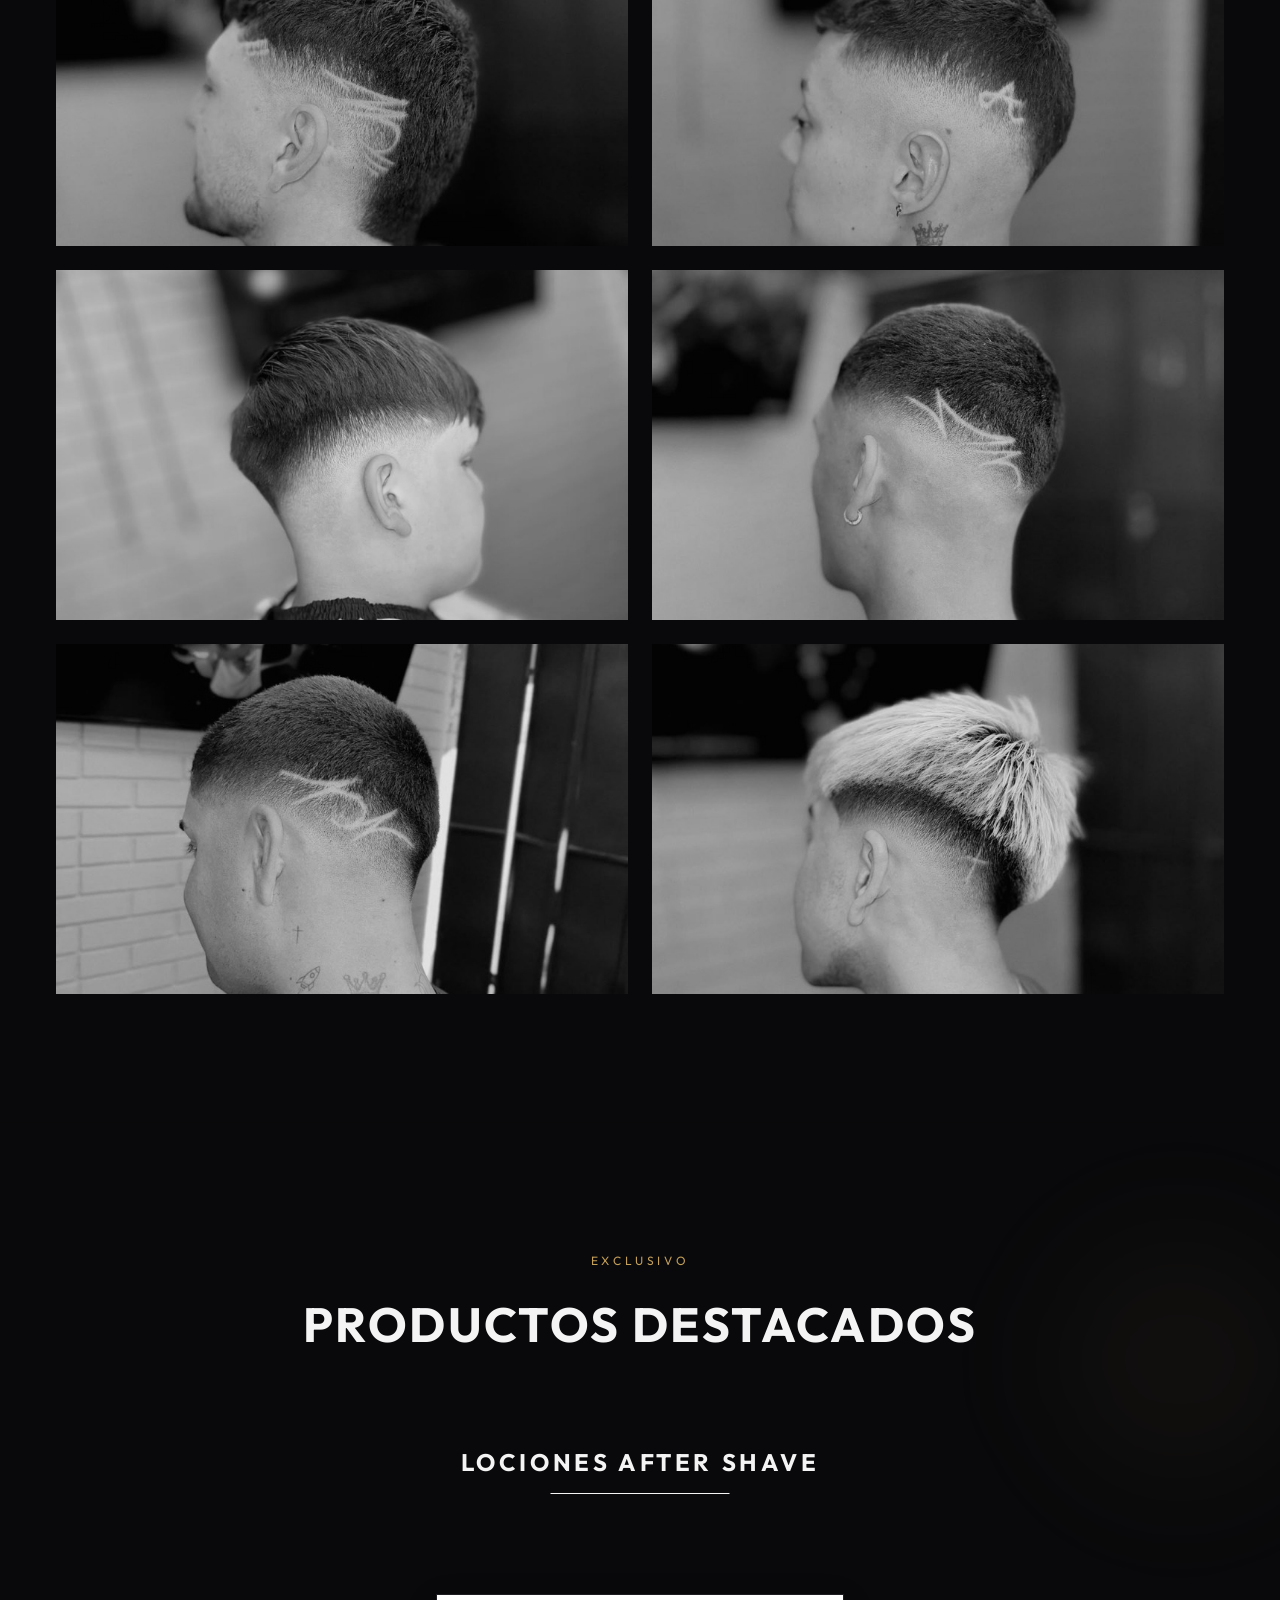
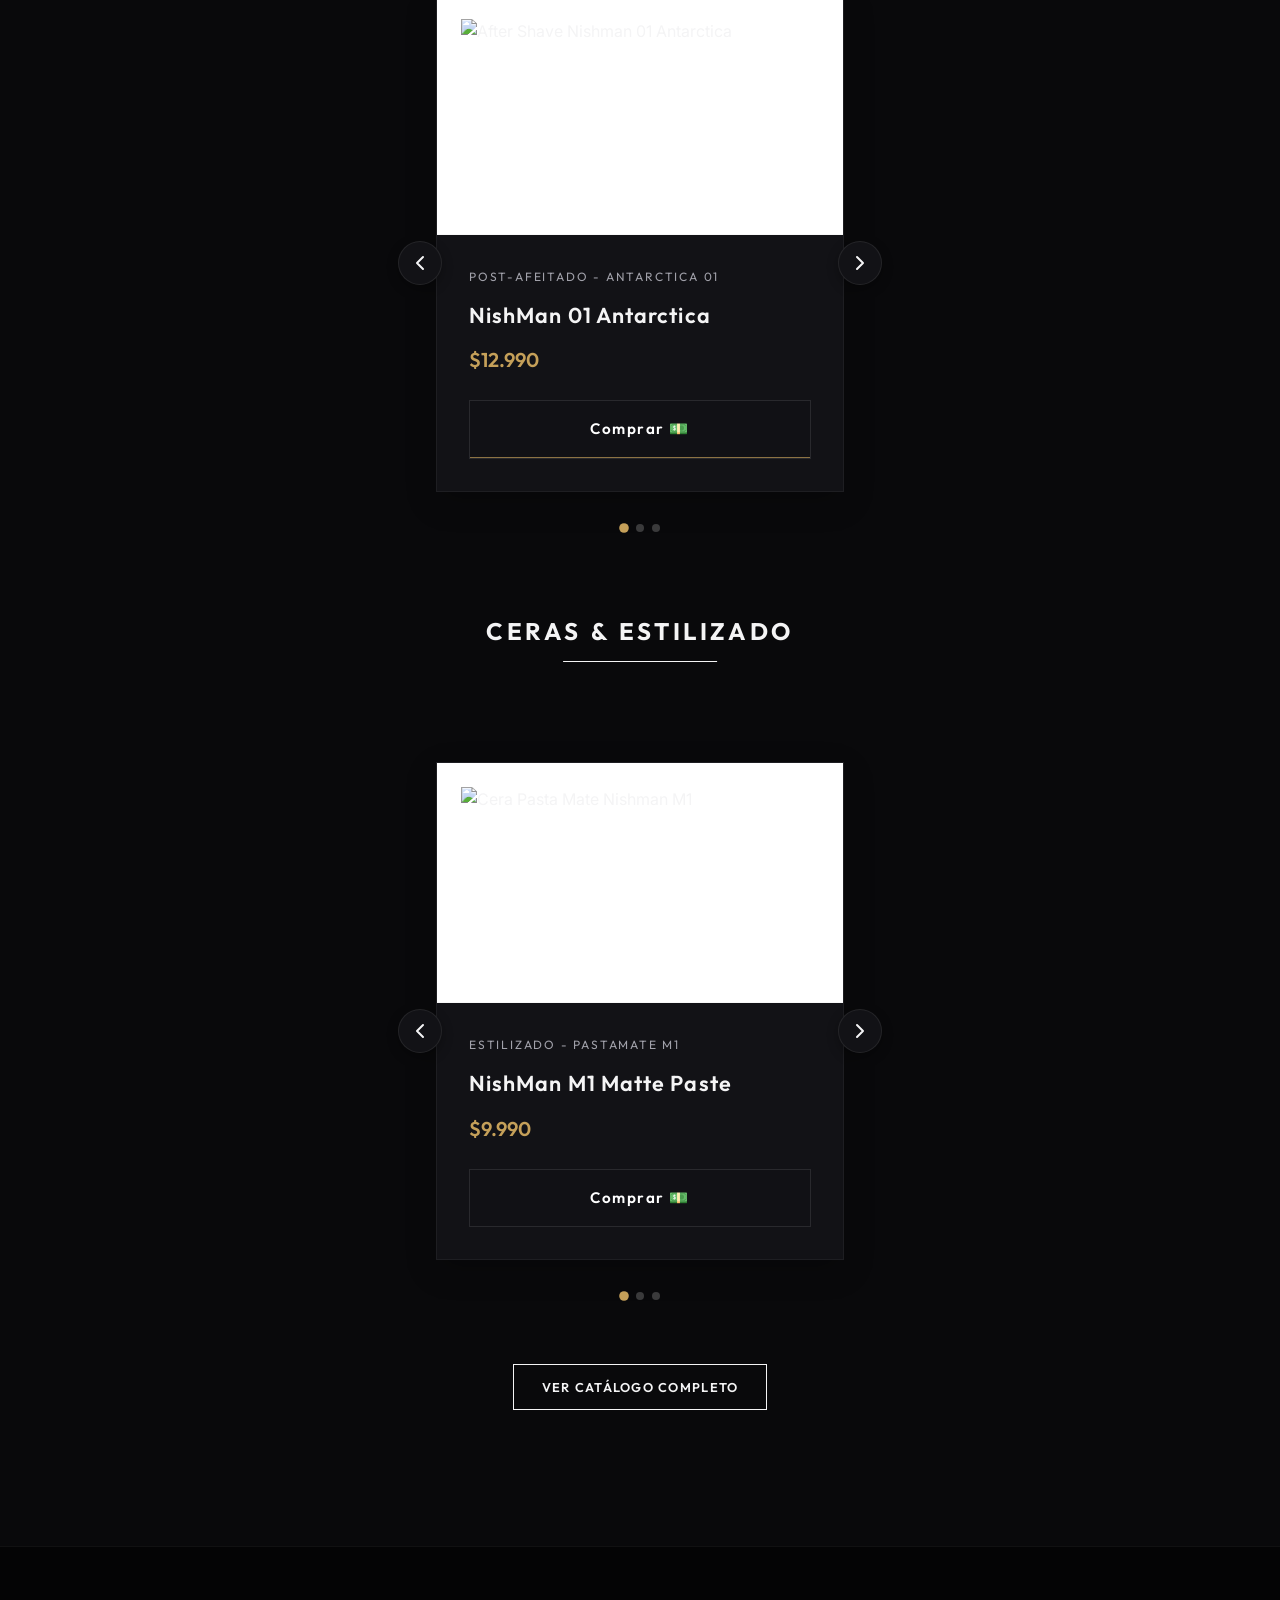
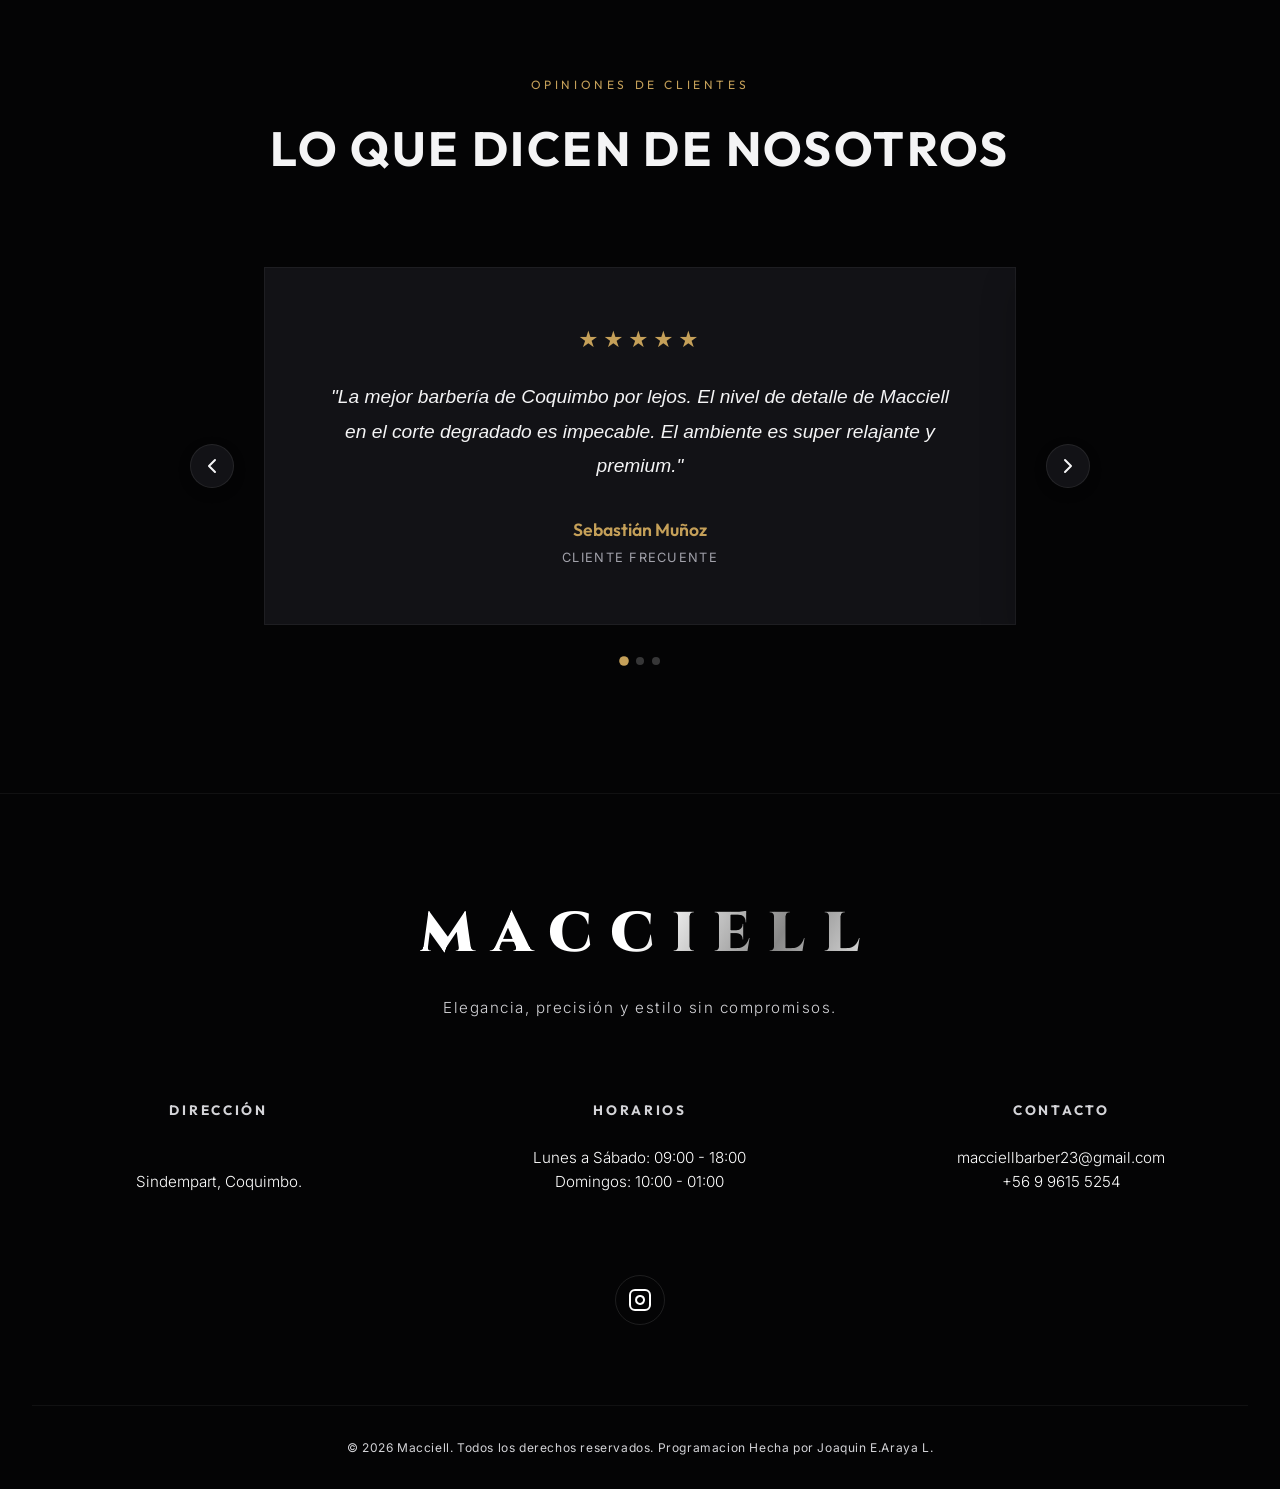
==== commit cc0c8de0: "feat: Integracion de Agente de IA Macciell AI y mejoras de diseno" ====
--- a/index.html
+++ b/index.html
@@ -67,7 +67,9 @@
         </nav>
     </div>
 
-    <main>
+    <main style="position: relative; overflow: hidden;">
+        <div class="glow-blob blob-1"></div>
+        <div class="glow-blob blob-2"></div>
         <!-- Hero Section -->
         <section class="hero-section">
             <div class="hero-content">
@@ -110,6 +112,7 @@
                         </div>
                         <div class="service-info">
                             <h3 class="service-name">Corte Clásico & Moderno</h3>
+                            <span class="service-price">$12.000</span>
                             <p class="service-desc">Asesoría de estilo y corte de cabello adaptado a tus facciones.</p>
                             <a href="https://api.whatsapp.com/send?phone=56996155254&text=Hola%20Macciell%20Barber%20%F0%9F%92%88%2C%20quiero%20agendar%20una%20hora.%0A%0A%F0%9F%91%A4%20Nombre%3A%0A%F0%9F%93%85%20D%C3%ADa%20de%20preferencia%3A%0A%F0%9F%95%90%20Hora%20de%20preferencia%3A%0A%F0%9F%92%87%E2%80%8D%E2%99%82%EF%B8%8F%20Servicio%20(corte%2Fbarba%2Fcorte%20%2B%20barba)%3A%20Corte%20Cl%C3%A1sico%20%26%20Moderno"
                                 target="_blank" class="service-link">
@@ -128,6 +131,7 @@
                         </div>
                         <div class="service-info">
                             <h3 class="service-name">Cuidado de Barba</h3>
+                            <span class="service-price">$10.000</span>
                             <p class="service-desc">Ritual de afeitado tradicional con toalla caliente y aceites
                                 hidratantes.</p>
                             <a href="https://api.whatsapp.com/send?phone=56996155254&text=Hola%20Macciell%20Barber%20%F0%9F%92%88%2C%20quiero%20agendar%20una%20hora.%0A%0A%F0%9F%91%A4%20Nombre%3A%0A%F0%9F%93%85%20D%C3%ADa%20de%20preferencia%3A%0A%F0%9F%95%90%20Hora%20de%20preferencia%3A%0A%F0%9F%92%87%E2%80%8D%E2%99%82%EF%B8%8F%20Servicio%20(corte%2Fbarba%2Fcorte%20%2B%20barba)%3A%20Cuidado%20de%20Barba"
@@ -147,6 +151,7 @@
                         </div>
                         <div class="service-info">
                             <h3 class="service-name">Perfilado Detallado</h3>
+                            <span class="service-price">$8.000</span>
                             <p class="service-desc">Definición de contornos de patillas, cejas y barba con navaja libre.
                             </p>
                             <a href="https://api.whatsapp.com/send?phone=56996155254&text=Hola%20Macciell%20Barber%20%F0%9F%92%88%2C%20quiero%20agendar%20una%20hora.%0A%0A%F0%9F%91%A4%20Nombre%3A%0A%F0%9F%93%85%20D%C3%ADa%20de%20preferencia%3A%0A%F0%9F%95%90%20Hora%20de%20preferencia%3A%0A%F0%9F%92%87%E2%80%8D%E2%99%82%EF%B8%8F%20Servicio%20(corte%2Fbarba%2Fcorte%20%2B%20barba)%3A%20Perfilado%20Detallado"
@@ -165,6 +170,7 @@
                         </div>
                         <div class="service-info">
                             <h3 class="service-name">Kids & Teens</h3>
+                            <span class="service-price">$10.000</span>
                             <p class="service-desc">Cortes con las últimas tendencias para los más jóvenes.</p>
                             <a href="https://api.whatsapp.com/send?phone=56996155254&text=Hola%20Macciell%20Barber%20%F0%9F%92%88%2C%20quiero%20agendar%20una%20hora.%0A%0A%F0%9F%91%A4%20Nombre%3A%0A%F0%9F%93%85%20D%C3%ADa%20de%20preferencia%3A%0A%F0%9F%95%90%20Hora%20de%20preferencia%3A%0A%F0%9F%92%87%E2%80%8D%E2%99%82%EF%B8%8F%20Servicio%20(corte%2Fbarba%2Fcorte%20%2B%20barba)%3A%20Kids%20%26%20Teens"
                                 target="_blank" class="service-link">
@@ -420,6 +426,82 @@
         </section>
     </main>
 
+    <!-- Testimonios Section -->
+    <section id="testimonios" class="testimonials-section">
+        <div class="section-container">
+            <div class="section-header scroll-reveal">
+                <span class="section-subtitle">OPINIONES DE CLIENTES</span>
+                <h2 class="section-title">LO QUE DICEN DE NOSOTROS</h2>
+            </div>
+
+            <div class="testimonials-slider-container scroll-reveal">
+                <div class="testimonials-slider-wrapper">
+                    <div class="testimonials-slider-track" id="testimonialsTrack">
+                        <!-- Testimonio 1 -->
+                        <div class="testimonial-slide">
+                            <div class="testimonial-card">
+                                <div class="testimonial-stars">★★★★★</div>
+                                <p class="testimonial-content">"La mejor barbería de Coquimbo por lejos. El nivel de
+                                    detalle de Macciell en el corte degradado es impecable. El ambiente es super
+                                    relajante y premium."</p>
+                                <div class="testimonial-author">
+                                    <cite class="author-name">Sebastián Muñoz</cite>
+                                    <span class="author-status">Cliente Frecuente</span>
+                                </div>
+                            </div>
+                        </div>
+                        <!-- Testimonio 2 -->
+                        <div class="testimonial-slide">
+                            <div class="testimonial-card">
+                                <div class="testimonial-stars">★★★★★</div>
+                                <p class="testimonial-content">"Excelente servicio de perfilado y toalla caliente para
+                                    la barba. Un ritual que vale cada centavo. Recomiendo agendar con anticipación
+                                    porque se llena."</p>
+                                <div class="testimonial-author">
+                                    <cite class="author-name">Claudio Retamal</cite>
+                                    <span class="author-status">Cliente Satisfecho</span>
+                                </div>
+                            </div>
+                        </div>
+                        <!-- Testimonio 3 -->
+                        <div class="testimonial-slide">
+                            <div class="testimonial-card">
+                                <div class="testimonial-stars">★★★★★</div>
+                                <p class="testimonial-content">"Llevé a mi hijo y la paciencia y dedicación fueron
+                                    increíbles. El corte quedó espectacular y moderno. ¡Volveremos sin duda!"</p>
+                                <div class="testimonial-author">
+                                    <cite class="author-name">Mauricio Pizarro</cite>
+                                    <span class="author-status">Papá de Benjamín</span>
+                                </div>
+                            </div>
+                        </div>
+                    </div>
+                </div>
+
+                <!-- Controles -->
+                <button class="carousel-control prev" id="testimonialsPrev" aria-label="Reseña anterior">
+                    <svg width="24" height="24" viewBox="0 0 24 24" fill="none" stroke="currentColor" stroke-width="2"
+                        stroke-linecap="round" stroke-linejoin="round">
+                        <polyline points="15 18 9 12 15 6"></polyline>
+                    </svg>
+                </button>
+                <button class="carousel-control next" id="testimonialsNext" aria-label="Reseña siguiente">
+                    <svg width="24" height="24" viewBox="0 0 24 24" fill="none" stroke="currentColor" stroke-width="2"
+                        stroke-linecap="round" stroke-linejoin="round">
+                        <polyline points="9 18 15 12 9 6"></polyline>
+                    </svg>
+                </button>
+
+                <!-- Indicadores -->
+                <div class="carousel-indicators" id="testimonialsIndicators">
+                    <span class="indicator active" data-slide="0"></span>
+                    <span class="indicator" data-slide="1"></span>
+                    <span class="indicator" data-slide="2"></span>
+                </div>
+            </div>
+        </div>
+    </section>
+
     <!-- Footer / Contacto -->
     <footer id="contacto" class="main-footer">
         <div class="footer-container">
@@ -474,8 +556,30 @@
         </svg>
     </a>
 
+    <!-- Lightbox Modal para Galería -->
+    <div id="galleryLightbox" class="lightbox-modal" aria-hidden="true" role="dialog">
+        <span class="lightbox-close" id="lightboxCloseBtn">&times;</span>
+        <button class="lightbox-control prev" id="lightboxPrevBtn" aria-label="Imagen anterior">
+            <svg width="24" height="24" viewBox="0 0 24 24" fill="none" stroke="currentColor" stroke-width="2"
+                stroke-linecap="round" stroke-linejoin="round">
+                <polyline points="15 18 9 12 15 6"></polyline>
+            </svg>
+        </button>
+        <div class="lightbox-content-wrapper">
+            <img class="lightbox-content" id="lightboxImg" src="" alt="">
+            <div class="lightbox-caption" id="lightboxCaption"></div>
+        </div>
+        <button class="lightbox-control next" id="lightboxNextBtn" aria-label="Imagen siguiente">
+            <svg width="24" height="24" viewBox="0 0 24 24" fill="none" stroke="currentColor" stroke-width="2"
+                stroke-linecap="round" stroke-linejoin="round">
+                <polyline points="9 18 15 12 9 6"></polyline>
+            </svg>
+        </button>
+    </div>
+
     <!-- Scripts -->
     <script src="app.js"></script>
+    <script src="ai-agent.js"></script>
 </body>
 
 </html>
--- a/style.css
+++ b/style.css
@@ -4,24 +4,36 @@
 
 /* Variables y Variables de Diseño */
 :root {
-    /* Paleta de Colores */
-    --color-bg-light: #f6f5f2;      /* Gris cálido muy claro (fondo principal) */
-    --color-bg-white: #ffffff;      /* Blanco puro */
-    --color-bg-dark: #0f0f0f;       /* Negro profundo suave */
-    --color-bg-darker: #080808;     /* Negro absoluto para contrastes */
-    
-    --color-text-dark: #1a1a1a;     /* Negro suave para texto */
-    --color-text-muted: #666666;    /* Gris medio para descripciones */
-    --color-text-light: #ffffff;    /* Blanco para textos sobre oscuro */
-    --color-text-light-muted: #bbbbbb; /* Gris claro sobre oscuro */
+    /* Paleta de Colores Premium (Luxury Dark Theme) */
+    --color-bg-light: #09090b;
+    /* Negro Obsidiana Profundo (fondo principal) */
+    --color-bg-white: #121216;
+    /* Gris carbón oscuro para tarjetas */
+    --color-bg-dark: #070709;
+    /* Negro ultra profundo para secciones */
+    --color-bg-darker: #040405;
+    /* Fondo de contraste absoluto */
+
+    --color-text-dark: #f4f4f5;
+    /* Blanco crema para titulares */
+    --color-text-muted: #a1a1aa;
+    /* Gris plateado para textos secundarios */
+    --color-text-light: #ffffff;
+    /* Blanco puro */
+    --color-text-light-muted: #d4d4d8;
+    /* Blanco plateado suave */
 
     /* Acentos de Lujo (Oro / Champagne) */
-    --color-accent: #1a1a1a;
-    --color-gold: #c5a059;          /* Oro cálido satinado */
-    --color-gold-hover: #ab8641;    /* Oro oscuro para hover */
-    --color-gold-light: #f7f3eb;    /* Fondo oro muy diluido */
-    --color-gold-glow: rgba(197, 160, 89, 0.2);
-    
+    --color-accent: #f4f4f5;
+    /* Blanco para contrastes */
+    --color-gold: #c5a059;
+    /* Oro cálido satinado */
+    --color-gold-hover: #ab8641;
+    /* Oro oscuro para hover */
+    --color-gold-light: #1b1710;
+    /* Fondo oro oscuro diluido */
+    --color-gold-glow: rgba(197, 160, 89, 0.15);
+
     --color-whatsapp: #25D366;
     --color-whatsapp-hover: #20ba59;
 
@@ -39,7 +51,9 @@
 }
 
 /* Reset y Estilos Globales */
-*, *::before, *::after {
+*,
+*::before,
+*::after {
     box-sizing: border-box;
     margin: 0;
     padding: 0;
@@ -47,7 +61,8 @@
 
 html {
     scroll-behavior: smooth;
-    font-size: 16px; /* Base */
+    font-size: 16px;
+    /* Base */
 }
 
 body {
@@ -85,14 +100,14 @@
     align-items: center;
     justify-content: center;
     gap: 0.75rem;
-    background-color: var(--color-accent);
+    background-color: #111115;
     color: var(--color-text-light);
     padding: 1.25rem 2.5rem;
     font-family: var(--font-heading);
     font-weight: 600;
     font-size: 0.9rem;
     letter-spacing: 0.15em;
-    border: 1px solid var(--color-accent);
+    border: 1px solid rgba(255, 255, 255, 0.1);
     cursor: pointer;
     transition: var(--transition-smooth);
     position: relative;
@@ -128,6 +143,26 @@
 
 .btn-solid:hover .arrow-icon {
     transform: translateX(5px);
+}
+
+/* Destello de barrido en hover */
+.btn-solid::after,
+.btn-outline::after {
+    content: '';
+    position: absolute;
+    top: 0;
+    left: -150%;
+    width: 50%;
+    height: 100%;
+    background: linear-gradient(90deg, transparent, rgba(255, 255, 255, 0.25), transparent);
+    transform: skewX(-25deg);
+    transition: 0.75s;
+    z-index: 2;
+}
+
+.btn-solid:hover::after,
+.btn-outline:hover::after {
+    left: 150%;
 }
 
 /* Botón Delineado (Outline) */
@@ -144,6 +179,9 @@
     cursor: pointer;
     text-transform: uppercase;
     transition: var(--transition-smooth);
+    position: relative;
+    overflow: hidden;
+    z-index: 1;
 }
 
 .btn-outline:hover {
@@ -171,18 +209,18 @@
     left: 0;
     width: 100%;
     z-index: 100;
-    background-color: rgba(245, 245, 245, 0.8);
+    background-color: rgba(9, 9, 11, 0.8);
     backdrop-filter: blur(10px);
     -webkit-backdrop-filter: blur(10px);
-    border-bottom: 1px solid rgba(0, 0, 0, 0.05);
+    border-bottom: 1px solid rgba(255, 255, 255, 0.05);
     transition: var(--transition-smooth);
 }
 
 /* Modificación de Header al hacer scroll */
 .main-header.scrolled {
-    background-color: rgba(255, 255, 255, 0.95);
+    background-color: rgba(9, 9, 11, 0.95);
     padding: 0.5rem 0;
-    box-shadow: 0 10px 30px rgba(0, 0, 0, 0.02);
+    box-shadow: 0 10px 30px rgba(0, 0, 0, 0.3);
 }
 
 .header-container {
@@ -240,27 +278,28 @@
     font-size: 2.3rem;
     letter-spacing: 0.28em;
     line-height: 1;
-    margin-right: -0.28em; /* Compensar espaciado final */
+    margin-right: -0.28em;
+    /* Compensar espaciado final */
     text-transform: uppercase;
     display: inline-block;
     position: relative;
-    
-    /* Efecto Metálico HD Glimmer */
-    background: linear-gradient(120deg, #111 25%, #666 40%, #111 55%, #111 100%);
+
+    /* Efecto Metálico Gold Glimmer */
+    background: linear-gradient(120deg, #c5a059 25%, #f7f3eb 40%, #c5a059 55%, #ab8641 100%);
     background-size: 200% auto;
     -webkit-background-clip: text;
     -webkit-text-fill-color: transparent;
     animation: shineLogo 5s linear infinite;
-    
-    transition: letter-spacing 0.5s cubic-bezier(0.16, 1, 0.3, 1), 
-                margin-right 0.5s cubic-bezier(0.16, 1, 0.3, 1),
-                transform 0.5s cubic-bezier(0.16, 1, 0.3, 1),
-                filter 0.5s ease;
+
+    transition: letter-spacing 0.5s cubic-bezier(0.16, 1, 0.3, 1),
+        margin-right 0.5s cubic-bezier(0.16, 1, 0.3, 1),
+        transform 0.5s cubic-bezier(0.16, 1, 0.3, 1),
+        filter 0.5s ease;
 }
 
 /* Ajuste del brillo cuando el header tiene fondo oscuro (.scrolled) */
 .main-header.scrolled .logo-text {
-    background: linear-gradient(120deg, #111 25%, #777 42%, #111 58%, #111 100%);
+    background: linear-gradient(120deg, #c5a059 25%, #ffffff 42%, #c5a059 58%, #ab8641 100%);
     background-size: 200% auto;
     -webkit-background-clip: text;
     -webkit-text-fill-color: transparent;
@@ -405,7 +444,8 @@
 
 .hero-image {
     width: 100%;
-    height: 115%; /* Un poco más alto para soportar el desplazamiento de parallax */
+    height: 115%;
+    /* Un poco más alto para soportar el desplazamiento de parallax */
     object-fit: cover;
     filter: grayscale(10%) contrast(105%);
     transition: filter 0.4s ease;
@@ -461,7 +501,7 @@
 }
 
 .service-card {
-    background-color: var(--color-bg-darker);
+    background-color: var(--color-bg-white);
     border: 1px solid rgba(255, 255, 255, 0.05);
     display: flex;
     flex-direction: column;
@@ -470,7 +510,8 @@
 
 .service-card:hover {
     transform: translateY(-8px);
-    border-color: rgba(255, 255, 255, 0.15);
+    border-color: var(--color-gold);
+    box-shadow: 0 15px 35px var(--color-gold-glow);
 }
 
 .service-image-box {
@@ -639,18 +680,18 @@
     margin-bottom: 1rem;
     text-transform: uppercase;
     display: inline-block;
-    
+
     /* Glimmer Metálico Blanco/Plata */
     background: linear-gradient(120deg, #fff 25%, #888 40%, #fff 55%, #fff 100%);
     background-size: 200% auto;
     -webkit-background-clip: text;
     -webkit-text-fill-color: transparent;
     animation: shineLogo 5s linear infinite;
-    
-    transition: letter-spacing 0.5s cubic-bezier(0.16, 1, 0.3, 1), 
-                margin-right 0.5s cubic-bezier(0.16, 1, 0.3, 1),
-                transform 0.5s cubic-bezier(0.16, 1, 0.3, 1),
-                filter 0.5s ease;
+
+    transition: letter-spacing 0.5s cubic-bezier(0.16, 1, 0.3, 1),
+        margin-right 0.5s cubic-bezier(0.16, 1, 0.3, 1),
+        transform 0.5s cubic-bezier(0.16, 1, 0.3, 1),
+        filter 0.5s ease;
 }
 
 .footer-logo:hover {
@@ -764,9 +805,11 @@
     0% {
         box-shadow: 0 0 0 0 rgba(37, 211, 102, 0.5);
     }
+
     70% {
         box-shadow: 0 0 0 15px rgba(37, 211, 102, 0);
     }
+
     100% {
         box-shadow: 0 0 0 0 rgba(37, 211, 102, 0);
     }
@@ -812,7 +855,7 @@
     opacity: 0;
     transform: translateY(40px);
     transition: opacity 0.8s cubic-bezier(0.16, 1, 0.3, 1),
-                transform 0.8s cubic-bezier(0.16, 1, 0.3, 1);
+        transform 0.8s cubic-bezier(0.16, 1, 0.3, 1);
 }
 
 .scroll-reveal.revealed {
@@ -965,18 +1008,20 @@
 }
 
 .product-card {
-    background: var(--color-text-light);
-    border: 1px solid rgba(0, 0, 0, 0.05);
+    background: var(--color-bg-white);
+    border: 1px solid rgba(255, 255, 255, 0.05);
     transition: var(--transition-smooth);
     display: flex;
     flex-direction: column;
     height: 100%;
+    position: relative;
+    overflow: hidden;
 }
 
 .product-card:hover {
     transform: translateY(-8px);
-    box-shadow: 0 20px 40px rgba(0, 0, 0, 0.04);
-    border-color: rgba(0, 0, 0, 0.1);
+    box-shadow: 0 15px 35px var(--color-gold-glow);
+    border-color: var(--color-gold);
 }
 
 .product-image-box {
@@ -1135,9 +1180,9 @@
 .products-carousel-wrapper {
     overflow: hidden;
     width: 100%;
-    border: 1px solid rgba(0, 0, 0, 0.05);
-    background: var(--color-text-light);
-    box-shadow: 0 10px 30px rgba(0, 0, 0, 0.02);
+    border: 1px solid rgba(255, 255, 255, 0.05);
+    background: var(--color-bg-white);
+    box-shadow: 0 10px 30px rgba(0, 0, 0, 0.2);
 }
 
 .products-carousel-track {
@@ -1164,9 +1209,9 @@
     transform: translateY(-50%);
     width: 44px;
     height: 44px;
-    background-color: var(--color-text-light);
+    background-color: var(--color-bg-white);
     color: var(--color-text-dark);
-    border: 1px solid rgba(0, 0, 0, 0.05);
+    border: 1px solid rgba(255, 255, 255, 0.08);
     border-radius: 50%;
     display: flex;
     align-items: center;
@@ -1174,13 +1219,13 @@
     cursor: pointer;
     z-index: 10;
     transition: var(--transition-smooth);
-    box-shadow: 0 4px 12px rgba(0, 0, 0, 0.05);
+    box-shadow: 0 4px 12px rgba(0, 0, 0, 0.3);
 }
 
 .carousel-control:hover {
-    background-color: var(--color-text-dark);
+    background-color: var(--color-gold);
     color: var(--color-text-light);
-    border-color: var(--color-text-dark);
+    border-color: var(--color-gold);
 }
 
 .carousel-control.prev {
@@ -1203,13 +1248,13 @@
     width: 8px;
     height: 8px;
     border-radius: 50%;
-    background-color: rgba(0, 0, 0, 0.15);
+    background-color: rgba(255, 255, 255, 0.2);
     cursor: pointer;
     transition: var(--transition-smooth);
 }
 
 .indicator.active {
-    background-color: var(--color-text-dark);
+    background-color: var(--color-gold);
     transform: scale(1.2);
 }
 
@@ -1225,32 +1270,968 @@
         padding: 0;
         max-width: 100%;
     }
-    
+
     .carousel-control {
         width: 38px;
         height: 38px;
     }
-    
+
     .carousel-control.prev {
         left: 5px;
     }
-    
+
     .carousel-control.next {
         right: 5px;
     }
 }
 
 /* Efectos de Revelado Escalonado (Stagger Reveal) */
-.services-grid .service-card:nth-child(1) { transition-delay: 0.05s; }
-.services-grid .service-card:nth-child(2) { transition-delay: 0.15s; }
-.services-grid .service-card:nth-child(3) { transition-delay: 0.25s; }
-.services-grid .service-card:nth-child(4) { transition-delay: 0.35s; }
-
-.gallery-grid .gallery-item:nth-child(1) { transition-delay: 0.05s; }
-.gallery-grid .gallery-item:nth-child(2) { transition-delay: 0.15s; }
-.gallery-grid .gallery-item:nth-child(3) { transition-delay: 0.25s; }
-.gallery-grid .gallery-item:nth-child(4) { transition-delay: 0.35s; }
-.gallery-grid .gallery-item:nth-child(5) { transition-delay: 0.45s; }
-.gallery-grid .gallery-item:nth-child(6) { transition-delay: 0.55s; }
-.gallery-grid .gallery-item:nth-child(7) { transition-delay: 0.65s; }
-.gallery-grid .gallery-item:nth-child(8) { transition-delay: 0.75s; }
+/* Efectos de Revelado Escalonado (Stagger Reveal) */
+.services-grid .service-card:nth-child(1) {
+    transition-delay: 0.05s;
+}
+
+.services-grid .service-card:nth-child(2) {
+    transition-delay: 0.15s;
+}
+
+.services-grid .service-card:nth-child(3) {
+    transition-delay: 0.25s;
+}
+
+.services-grid .service-card:nth-child(4) {
+    transition-delay: 0.35s;
+}
+
+.gallery-grid .gallery-item:nth-child(1) {
+    transition-delay: 0.05s;
+}
+
+.gallery-grid .gallery-item:nth-child(2) {
+    transition-delay: 0.15s;
+}
+
+.gallery-grid .gallery-item:nth-child(3) {
+    transition-delay: 0.25s;
+}
+
+.gallery-grid .gallery-item:nth-child(4) {
+    transition-delay: 0.35s;
+}
+
+.gallery-grid .gallery-item:nth-child(5) {
+    transition-delay: 0.45s;
+}
+
+.gallery-grid .gallery-item:nth-child(6) {
+    transition-delay: 0.55s;
+}
+
+.gallery-grid .gallery-item:nth-child(7) {
+    transition-delay: 0.65s;
+}
+
+.gallery-grid .gallery-item:nth-child(8) {
+    transition-delay: 0.75s;
+}
+
+/* ==========================================================================
+   Mejoras Estéticas y de Movimiento (Nuevos Componentes)
+   ========================================================================== */
+
+/* Precios en los Servicios */
+.service-price {
+    font-family: var(--font-heading);
+    color: var(--color-gold);
+    font-size: 1.3rem;
+    font-weight: 700;
+    margin-bottom: 0.75rem;
+    display: inline-block;
+    letter-spacing: 0.05em;
+}
+
+/* Efectos de Galería con Cursor Apuntador */
+.gallery-item {
+    cursor: pointer;
+}
+
+/* Blobs de Fondo Decorativos en Movimiento */
+.glow-blob {
+    position: absolute;
+    width: 400px;
+    height: 400px;
+    background: radial-gradient(circle, rgba(197, 160, 89, 0.08) 0%, rgba(197, 160, 89, 0) 70%);
+    border-radius: 50%;
+    pointer-events: none;
+    z-index: 1;
+    filter: blur(40px);
+    animation: driftBlob 20s infinite alternate ease-in-out;
+}
+
+.blob-1 {
+    top: 15%;
+    left: -100px;
+}
+
+.blob-2 {
+    bottom: 25%;
+    right: -100px;
+    animation-delay: -5s;
+    background: radial-gradient(circle, rgba(197, 160, 89, 0.06) 0%, rgba(197, 160, 89, 0) 70%);
+}
+
+@keyframes driftBlob {
+    0% {
+        transform: translate(0, 0) scale(1);
+    }
+
+    100% {
+        transform: translate(80px, 50px) scale(1.15);
+    }
+}
+
+/* ==========================================================================
+   Sección de Testimonios (Carrusel Premium)
+   ========================================================================== */
+.testimonials-section {
+    background-color: var(--color-bg-darker);
+    padding: var(--section-padding);
+    border-top: 1px solid rgba(255, 255, 255, 0.05);
+    position: relative;
+    overflow: hidden;
+}
+
+.testimonials-slider-container {
+    position: relative;
+    max-width: 800px;
+    margin: 4rem auto 0 auto;
+    padding: 0 1.5rem;
+}
+
+.testimonials-slider-wrapper {
+    overflow: hidden;
+    width: 100%;
+}
+
+.testimonials-slider-track {
+    display: flex;
+    transition: transform 0.6s cubic-bezier(0.16, 1, 0.3, 1);
+    width: 100%;
+}
+
+.testimonial-slide {
+    flex: 0 0 100%;
+    width: 100%;
+    box-sizing: border-box;
+}
+
+.testimonial-card {
+    background-color: var(--color-bg-white);
+    border: 1px solid rgba(255, 255, 255, 0.05);
+    padding: 3.5rem;
+    text-align: center;
+    border-radius: 0;
+    transition: var(--transition-smooth);
+    position: relative;
+    box-shadow: 0 15px 35px rgba(0, 0, 0, 0.2);
+}
+
+.testimonial-card:hover {
+    border-color: var(--color-gold);
+    box-shadow: 0 15px 35px var(--color-gold-glow);
+}
+
+.testimonial-stars {
+    color: var(--color-gold);
+    font-size: 1.25rem;
+    letter-spacing: 0.2em;
+    margin-bottom: 1.5rem;
+}
+
+.testimonial-content {
+    font-family: var(--font-body);
+    font-size: 1.2rem;
+    font-weight: 300;
+    line-height: 1.8;
+    color: var(--color-text-dark);
+    margin-bottom: 2rem;
+    font-style: italic;
+}
+
+.testimonial-author {
+    display: flex;
+    flex-direction: column;
+    gap: 0.25rem;
+}
+
+.author-name {
+    font-family: var(--font-heading);
+    font-size: 1.1rem;
+    font-weight: 600;
+    color: var(--color-gold);
+    font-style: normal;
+}
+
+.author-status {
+    font-size: 0.8rem;
+    letter-spacing: 0.1em;
+    text-transform: uppercase;
+    color: var(--color-text-muted);
+}
+
+#testimonialsPrev {
+    left: -50px;
+}
+
+#testimonialsNext {
+    right: -50px;
+}
+
+@media (max-width: 900px) {
+    #testimonialsPrev {
+        left: -15px;
+    }
+
+    #testimonialsNext {
+        right: -15px;
+    }
+}
+
+@media (max-width: 600px) {
+    .testimonial-card {
+        padding: 2rem 1.5rem;
+    }
+
+    .testimonial-content {
+        font-size: 1rem;
+    }
+
+    #testimonialsPrev {
+        left: 5px;
+        bottom: -4.5rem;
+        top: auto;
+        transform: none;
+    }
+
+    #testimonialsNext {
+        right: 5px;
+        bottom: -4.5rem;
+        top: auto;
+        transform: none;
+    }
+
+    .testimonials-slider-container {
+        margin-bottom: 4.5rem;
+    }
+}
+
+/* ==========================================================================
+   Lightbox Modal (Efecto Galería Premium)
+   ========================================================================== */
+.lightbox-modal {
+    display: none;
+    position: fixed;
+    z-index: 1000;
+    left: 0;
+    top: 0;
+    width: 100%;
+    height: 100%;
+    background-color: rgba(5, 5, 7, 0.95);
+    backdrop-filter: blur(12px);
+    -webkit-backdrop-filter: blur(12px);
+    justify-content: center;
+    align-items: center;
+    opacity: 0;
+    transition: opacity 0.4s ease;
+}
+
+.lightbox-modal.active {
+    display: flex;
+    opacity: 1;
+}
+
+.lightbox-content-wrapper {
+    position: relative;
+    max-width: 85%;
+    max-height: 80%;
+    display: flex;
+    flex-direction: column;
+    align-items: center;
+}
+
+.lightbox-content {
+    max-width: 100%;
+    max-height: 70vh;
+    object-fit: contain;
+    border: 1px solid rgba(255, 255, 255, 0.1);
+    box-shadow: 0 20px 50px rgba(0, 0, 0, 0.5);
+    transform: scale(0.95);
+    transition: transform 0.4s cubic-bezier(0.16, 1, 0.3, 1);
+}
+
+.lightbox-modal.active .lightbox-content {
+    transform: scale(1);
+}
+
+.lightbox-caption {
+    margin-top: 1.5rem;
+    color: var(--color-text-dark);
+    font-family: var(--font-heading);
+    font-size: 1.1rem;
+    letter-spacing: 0.1em;
+    text-transform: uppercase;
+    text-align: center;
+}
+
+.lightbox-close {
+    position: absolute;
+    top: 2rem;
+    right: 2rem;
+    color: var(--color-text-dark);
+    font-size: 3rem;
+    font-weight: 300;
+    cursor: pointer;
+    transition: var(--transition-fast);
+    z-index: 1010;
+    line-height: 1;
+}
+
+.lightbox-close:hover {
+    color: var(--color-gold);
+    transform: scale(1.1);
+}
+
+.lightbox-control {
+    position: absolute;
+    top: 50%;
+    transform: translateY(-50%);
+    background: rgba(255, 255, 255, 0.03);
+    border: 1px solid rgba(255, 255, 255, 0.1);
+    color: var(--color-text-dark);
+    width: 50px;
+    height: 50px;
+    border-radius: 50%;
+    display: flex;
+    align-items: center;
+    justify-content: center;
+    cursor: pointer;
+    transition: var(--transition-smooth);
+    z-index: 1005;
+}
+
+.lightbox-control:hover {
+    background-color: var(--color-gold);
+    color: var(--color-text-light);
+    border-color: var(--color-gold);
+}
+
+.lightbox-control.prev {
+    left: 2rem;
+}
+
+.lightbox-control.next {
+    right: 2rem;
+}
+
+@media (max-width: 768px) {
+    .lightbox-control {
+        width: 40px;
+        height: 40px;
+        top: auto;
+        bottom: 2rem;
+        transform: none;
+    }
+
+    .lightbox-control.prev {
+        left: 25%;
+    }
+
+    .lightbox-control.next {
+        right: 25%;
+    }
+
+    .lightbox-close {
+        top: 1rem;
+        right: 1.5rem;
+    }
+}
+
+/* ==========================================================================
+   Botón Flotante de WhatsApp
+   ========================================================================== */
+.whatsapp-floating {
+    position: fixed;
+    bottom: 24px;
+    right: 24px;
+    width: 58px;
+    height: 58px;
+    background-color: var(--color-whatsapp, #25D366);
+    color: #ffffff;
+    border-radius: 50%;
+    display: flex;
+    align-items: center;
+    justify-content: center;
+    box-shadow: 0 8px 24px rgba(37, 211, 102, 0.35);
+    z-index: 995;
+    transition: var(--transition-smooth);
+}
+
+.whatsapp-floating:hover {
+    background-color: var(--color-whatsapp-hover, #20ba59);
+    transform: translateY(-4px) scale(1.06);
+    box-shadow: 0 12px 30px rgba(37, 211, 102, 0.5);
+    color: #ffffff;
+}
+
+/* ==========================================================================
+   MACCIELL AI - Estilos del Agente de Inteligencia Artificial
+   ========================================================================== */
+.ai-agent-container {
+    position: fixed;
+    bottom: 92px;
+    right: 24px;
+    z-index: 998;
+    font-family: var(--font-body);
+}
+
+/* Launcher Button */
+.ai-agent-launcher {
+    position: relative;
+    width: 58px;
+    height: 58px;
+    border-radius: 50%;
+    background: linear-gradient(135deg, #1a1a20 0%, #0d0d10 100%);
+    border: 1.5px solid var(--color-gold);
+    color: var(--color-gold);
+    display: flex;
+    align-items: center;
+    justify-content: center;
+    cursor: pointer;
+    box-shadow: 0 8px 30px rgba(0, 0, 0, 0.6), 0 0 20px var(--color-gold-glow);
+    transition: var(--transition-smooth);
+    outline: none;
+}
+
+.ai-agent-launcher:hover {
+    transform: translateY(-3px) scale(1.06);
+    box-shadow: 0 12px 35px rgba(0, 0, 0, 0.8), 0 0 25px rgba(197, 160, 89, 0.35);
+    border-color: #dfb96c;
+}
+
+.ai-agent-launcher.chat-open {
+    background: var(--color-gold);
+    color: #09090b;
+    transform: scale(0.95);
+}
+
+.ai-launcher-glow {
+    position: absolute;
+    inset: -3px;
+    border-radius: 50%;
+    background: radial-gradient(circle, rgba(197, 160, 89, 0.4) 0%, transparent 70%);
+    opacity: 0.6;
+    animation: aiPulseGlow 3s infinite;
+    pointer-events: none;
+}
+
+@keyframes aiPulseGlow {
+    0%, 100% { transform: scale(1); opacity: 0.4; }
+    50% { transform: scale(1.18); opacity: 0.8; }
+}
+
+.ai-launcher-badge {
+    position: absolute;
+    top: -4px;
+    right: -4px;
+    background: var(--color-gold);
+    color: #09090b;
+    font-size: 0.62rem;
+    font-weight: 800;
+    font-family: var(--font-heading);
+    padding: 2px 6px;
+    border-radius: 10px;
+    box-shadow: 0 2px 6px rgba(0, 0, 0, 0.5);
+    letter-spacing: 0.05em;
+}
+
+/* Tooltip */
+.ai-launcher-tooltip {
+    position: absolute;
+    right: calc(100% + 14px);
+    top: 50%;
+    transform: translateY(-50%) translateX(10px);
+    background: rgba(18, 18, 22, 0.95);
+    border: 1px solid rgba(197, 160, 89, 0.3);
+    color: var(--color-text-dark);
+    padding: 0.6rem 1rem;
+    border-radius: 30px;
+    font-size: 0.82rem;
+    white-space: nowrap;
+    opacity: 0;
+    visibility: hidden;
+    pointer-events: none;
+    transition: var(--transition-smooth);
+    box-shadow: 0 10px 25px rgba(0, 0, 0, 0.5);
+    backdrop-filter: blur(8px);
+    display: flex;
+    align-items: center;
+    gap: 8px;
+}
+
+.ai-launcher-tooltip strong {
+    color: var(--color-gold);
+}
+
+.ai-tooltip-dot {
+    width: 6px;
+    height: 6px;
+    background-color: #22c55e;
+    border-radius: 50%;
+    box-shadow: 0 0 8px #22c55e;
+}
+
+.ai-agent-launcher:hover .ai-launcher-tooltip {
+    opacity: 1;
+    visibility: visible;
+    transform: translateY(-50%) translateX(0);
+}
+
+/* Chat Modal Window */
+.ai-agent-modal {
+    position: fixed;
+    bottom: 160px;
+    right: 24px;
+    width: 380px;
+    max-width: calc(100vw - 32px);
+    height: 560px;
+    max-height: calc(100vh - 180px);
+    background: #0d0d11;
+    border: 1px solid rgba(197, 160, 89, 0.28);
+    border-radius: 20px;
+    display: flex;
+    flex-direction: column;
+    overflow: hidden;
+    z-index: 999;
+    box-shadow: 0 25px 60px rgba(0, 0, 0, 0.8), 0 0 35px rgba(197, 160, 89, 0.12);
+    backdrop-filter: blur(20px);
+    opacity: 0;
+    visibility: hidden;
+    transform: translateY(20px) scale(0.96);
+    transition: all 0.35s cubic-bezier(0.16, 1, 0.3, 1);
+}
+
+.ai-agent-modal.active {
+    opacity: 1;
+    visibility: visible;
+    transform: translateY(0) scale(1);
+}
+
+/* Chat Header */
+.ai-chat-header {
+    background: linear-gradient(180deg, #17171d 0%, #111116 100%);
+    padding: 1rem 1.25rem;
+    border-bottom: 1px solid rgba(197, 160, 89, 0.2);
+    display: flex;
+    align-items: center;
+    justify-content: space-between;
+}
+
+.ai-header-profile {
+    display: flex;
+    align-items: center;
+    gap: 12px;
+}
+
+.ai-avatar-box {
+    position: relative;
+    width: 40px;
+    height: 40px;
+    border-radius: 50%;
+    background: #09090b;
+    border: 1.5px solid var(--color-gold);
+    display: flex;
+    align-items: center;
+    justify-content: center;
+    font-size: 1.2rem;
+}
+
+.ai-status-indicator {
+    position: absolute;
+    bottom: 0;
+    right: 0;
+    width: 10px;
+    height: 10px;
+    background-color: #22c55e;
+    border: 2px solid #09090b;
+    border-radius: 50%;
+}
+
+.ai-header-info {
+    display: flex;
+    flex-direction: column;
+}
+
+.ai-header-title {
+    font-family: var(--font-heading);
+    font-size: 1.05rem;
+    font-weight: 700;
+    color: var(--color-text-dark);
+    letter-spacing: 0.05em;
+}
+
+.ai-header-subtitle {
+    font-size: 0.72rem;
+    color: var(--color-gold);
+    font-weight: 500;
+}
+
+.ai-header-actions {
+    display: flex;
+    align-items: center;
+    gap: 6px;
+}
+
+.ai-header-btn {
+    background: rgba(255, 255, 255, 0.05);
+    border: 1px solid rgba(255, 255, 255, 0.1);
+    color: var(--color-text-muted);
+    width: 32px;
+    height: 32px;
+    border-radius: 50%;
+    display: flex;
+    align-items: center;
+    justify-content: center;
+    cursor: pointer;
+    transition: var(--transition-fast);
+}
+
+.ai-header-btn:hover {
+    background: rgba(197, 160, 89, 0.2);
+    color: var(--color-gold);
+    border-color: var(--color-gold);
+}
+
+/* Chat Body */
+.ai-chat-body {
+    flex: 1;
+    overflow-y: auto;
+    padding: 1.25rem;
+    display: flex;
+    flex-direction: column;
+    gap: 14px;
+    scroll-behavior: smooth;
+}
+
+.ai-chat-body::-webkit-scrollbar {
+    width: 5px;
+}
+
+.ai-chat-body::-webkit-scrollbar-thumb {
+    background: rgba(197, 160, 89, 0.2);
+    border-radius: 10px;
+}
+
+/* Messages */
+.ai-message {
+    display: flex;
+    gap: 10px;
+    max-width: 92%;
+    animation: aiMsgIn 0.3s cubic-bezier(0.16, 1, 0.3, 1) forwards;
+}
+
+@keyframes aiMsgIn {
+    from { opacity: 0; transform: translateY(10px); }
+    to { opacity: 1; transform: translateY(0); }
+}
+
+.ai-agent-msg {
+    align-self: flex-start;
+}
+
+.ai-user-msg {
+    align-self: flex-end;
+    flex-direction: row-reverse;
+}
+
+.ai-msg-avatar {
+    width: 30px;
+    height: 30px;
+    border-radius: 50%;
+    background: #18181d;
+    border: 1px solid rgba(197, 160, 89, 0.3);
+    display: flex;
+    align-items: center;
+    justify-content: center;
+    font-size: 0.9rem;
+    flex-shrink: 0;
+    margin-top: 2px;
+}
+
+.ai-msg-bubble {
+    padding: 0.85rem 1rem;
+    border-radius: 16px;
+    font-size: 0.88rem;
+    line-height: 1.5;
+    word-break: break-word;
+}
+
+.ai-agent-msg .ai-msg-bubble {
+    background: #16161c;
+    border: 1px solid rgba(255, 255, 255, 0.08);
+    color: var(--color-text-dark);
+    border-top-left-radius: 4px;
+}
+
+.ai-user-msg .ai-msg-bubble {
+    background: linear-gradient(135deg, var(--color-gold) 0%, #aa853c 100%);
+    color: #09090b;
+    font-weight: 500;
+    border-top-right-radius: 4px;
+    box-shadow: 0 4px 15px rgba(197, 160, 89, 0.25);
+}
+
+.ai-cuts-list {
+    margin: 8px 0;
+    padding-left: 0;
+    list-style: none;
+}
+
+.ai-cuts-list li {
+    margin-bottom: 5px;
+    font-size: 0.85rem;
+}
+
+.ai-product-suggestion {
+    margin-top: 10px;
+    padding: 10px;
+    background: rgba(197, 160, 89, 0.08);
+    border: 1px dashed rgba(197, 160, 89, 0.3);
+    border-radius: 10px;
+    font-size: 0.82rem;
+}
+
+.ai-card-cta {
+    margin-top: 12px;
+}
+
+.ai-action-btn {
+    display: inline-flex;
+    align-items: center;
+    justify-content: center;
+    width: 100%;
+    padding: 0.7rem 1rem;
+    border-radius: 10px;
+    font-size: 0.85rem;
+    font-weight: 600;
+    text-align: center;
+    cursor: pointer;
+    transition: var(--transition-fast);
+}
+
+.btn-whatsapp-agent {
+    background-color: var(--color-whatsapp, #25D366);
+    color: #ffffff;
+    box-shadow: 0 4px 15px rgba(37, 211, 102, 0.3);
+}
+
+.btn-whatsapp-agent:hover {
+    background-color: var(--color-whatsapp-hover, #20ba59);
+    transform: translateY(-2px);
+    color: #ffffff;
+}
+
+/* In-Chat Product Card */
+.ai-product-card {
+    background: #1a1a22;
+    border: 1px solid rgba(197, 160, 89, 0.2);
+    border-radius: 12px;
+    padding: 10px 12px;
+    margin-bottom: 10px;
+    display: flex;
+    align-items: center;
+    justify-content: space-between;
+    gap: 10px;
+}
+
+.ai-prod-details {
+    flex: 1;
+}
+
+.ai-prod-name {
+    font-size: 0.85rem;
+    font-weight: 600;
+    color: var(--color-text-dark);
+    margin-bottom: 2px;
+}
+
+.ai-prod-desc {
+    font-size: 0.75rem;
+    color: var(--color-text-muted);
+    line-height: 1.3;
+    margin-bottom: 4px;
+}
+
+.ai-prod-price {
+    font-size: 0.82rem;
+    font-weight: 700;
+    color: var(--color-gold);
+}
+
+.ai-prod-buy-btn {
+    background: var(--color-gold);
+    color: #09090b;
+    font-size: 0.75rem;
+    font-weight: 700;
+    padding: 6px 12px;
+    border-radius: 8px;
+    white-space: nowrap;
+    transition: var(--transition-fast);
+}
+
+.ai-prod-buy-btn:hover {
+    background: #dfb96c;
+    transform: scale(1.05);
+}
+
+/* Typing Indicator */
+.typing-bubble {
+    display: flex;
+    align-items: center;
+    gap: 5px;
+    padding: 0.75rem 1rem;
+}
+
+.typing-dot {
+    width: 6px;
+    height: 6px;
+    background-color: var(--color-gold);
+    border-radius: 50%;
+    animation: typingBounce 1.4s infinite ease-in-out both;
+}
+
+.typing-dot:nth-child(1) { animation-delay: -0.32s; }
+.typing-dot:nth-child(2) { animation-delay: -0.16s; }
+
+@keyframes typingBounce {
+    0%, 80%, 100% { transform: scale(0.6); opacity: 0.4; }
+    40% { transform: scale(1.2); opacity: 1; }
+}
+
+/* Chat Footer & Quick Replies */
+.ai-chat-footer {
+    background: #111116;
+    border-top: 1px solid rgba(255, 255, 255, 0.08);
+    padding: 0.75rem 1rem;
+    display: flex;
+    flex-direction: column;
+    gap: 8px;
+}
+
+.ai-quick-replies {
+    display: flex;
+    gap: 6px;
+    overflow-x: auto;
+    padding-bottom: 4px;
+    scrollbar-width: none;
+}
+
+.ai-quick-replies::-webkit-scrollbar {
+    display: none;
+}
+
+.ai-chip-btn {
+    background: rgba(255, 255, 255, 0.04);
+    border: 1px solid rgba(197, 160, 89, 0.3);
+    color: var(--color-text-dark);
+    font-size: 0.78rem;
+    font-weight: 500;
+    padding: 6px 12px;
+    border-radius: 20px;
+    cursor: pointer;
+    white-space: nowrap;
+    transition: var(--transition-fast);
+}
+
+.ai-chip-btn:hover {
+    background: rgba(197, 160, 89, 0.15);
+    border-color: var(--color-gold);
+    color: var(--color-gold);
+}
+
+/* Input Form */
+.ai-input-form {
+    display: flex;
+    align-items: center;
+    gap: 8px;
+}
+
+.ai-text-input {
+    flex: 1;
+    background: #09090b;
+    border: 1px solid rgba(255, 255, 255, 0.12);
+    border-radius: 12px;
+    padding: 0.65rem 0.9rem;
+    color: var(--color-text-dark);
+    font-family: var(--font-body);
+    font-size: 0.85rem;
+    outline: none;
+    transition: var(--transition-fast);
+}
+
+.ai-text-input:focus {
+    border-color: var(--color-gold);
+    box-shadow: 0 0 10px rgba(197, 160, 89, 0.2);
+}
+
+.ai-text-input::placeholder {
+    color: rgba(161, 161, 170, 0.6);
+}
+
+.ai-send-btn {
+    background: var(--color-gold);
+    color: #09090b;
+    border: none;
+    width: 38px;
+    height: 38px;
+    border-radius: 10px;
+    display: flex;
+    align-items: center;
+    justify-content: center;
+    cursor: pointer;
+    transition: var(--transition-fast);
+    flex-shrink: 0;
+}
+
+.ai-send-btn:hover {
+    background: #dfb96c;
+    transform: scale(1.05);
+}
+
+/* Responsive Modal Behavior */
+@media (max-width: 520px) {
+    .ai-agent-container {
+        bottom: 84px;
+        right: 16px;
+    }
+
+    .whatsapp-floating {
+        bottom: 16px;
+        right: 16px;
+        width: 52px;
+        height: 52px;
+    }
+
+    .ai-agent-launcher {
+        width: 52px;
+        height: 52px;
+    }
+
+    .ai-agent-modal {
+        right: 10px;
+        left: 10px;
+        width: calc(100vw - 20px);
+        bottom: 76px;
+        height: 75vh;
+        max-height: 540px;
+    }
+}
